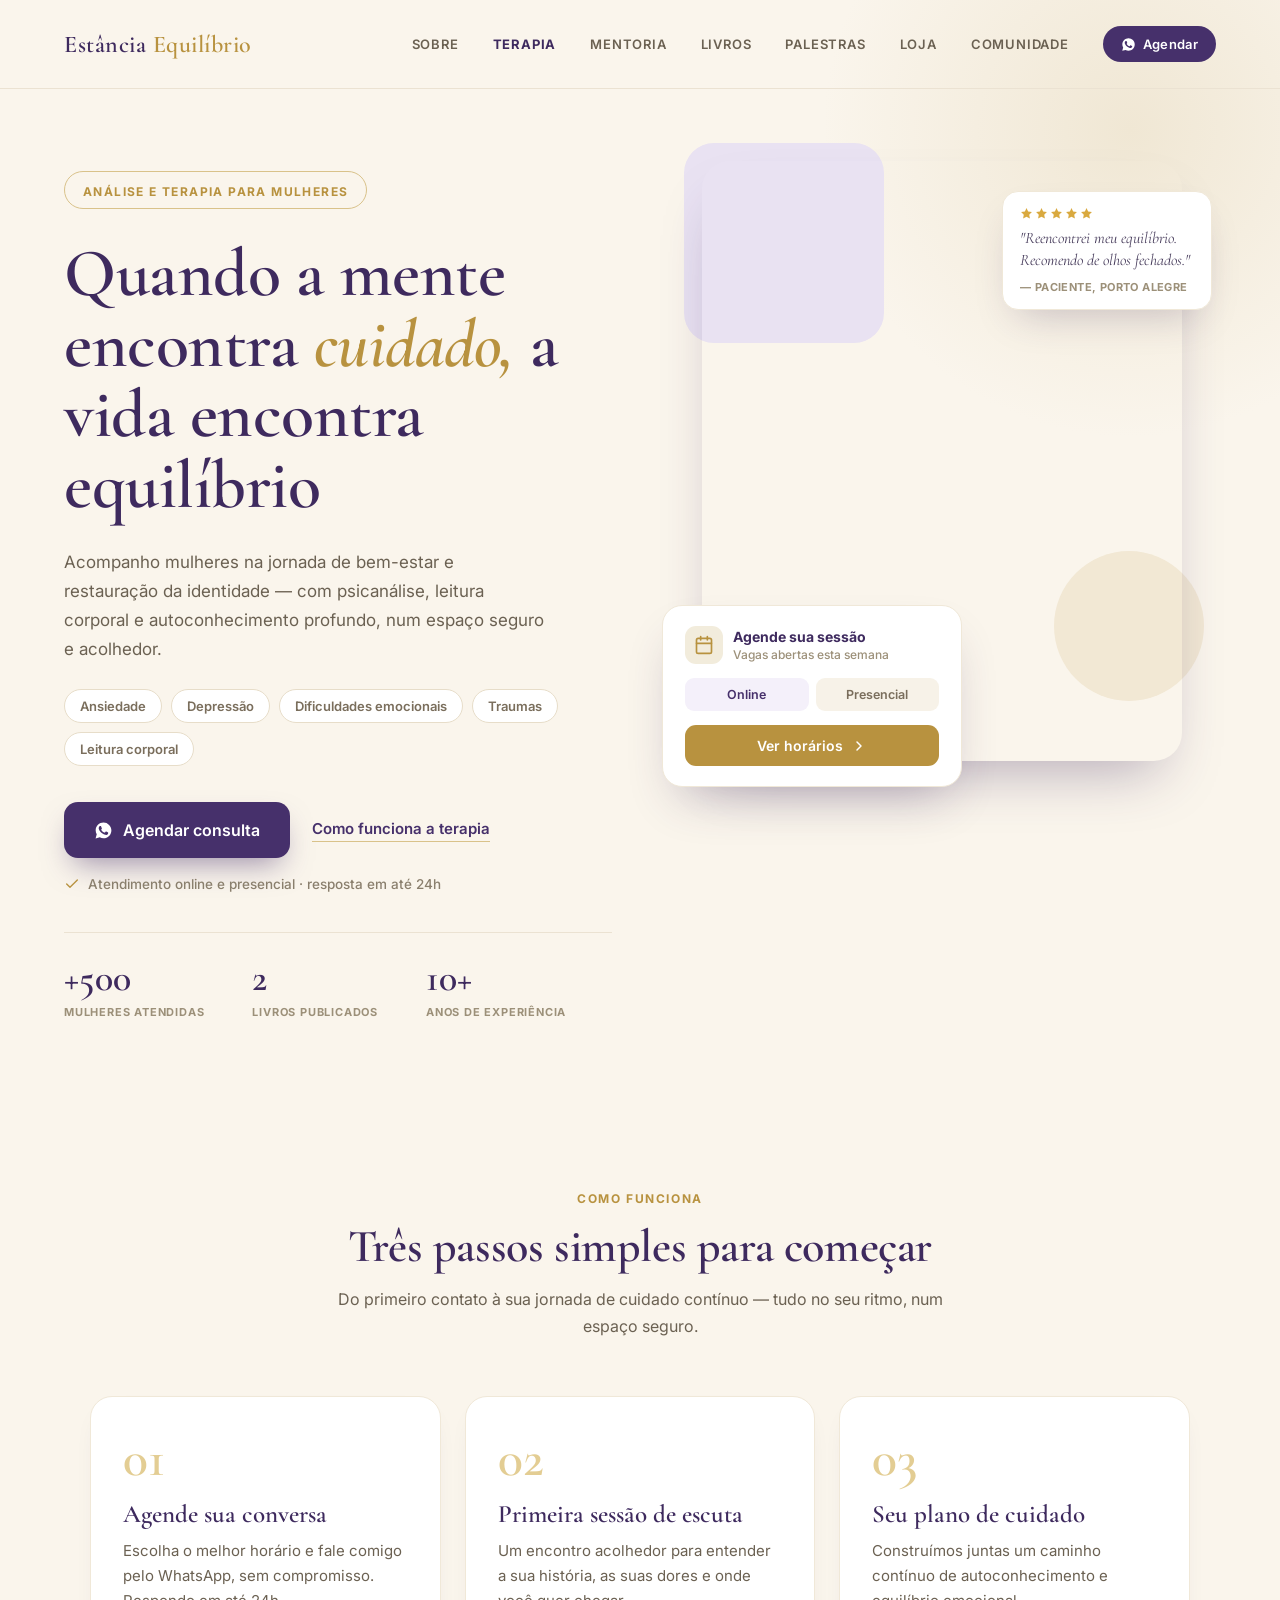
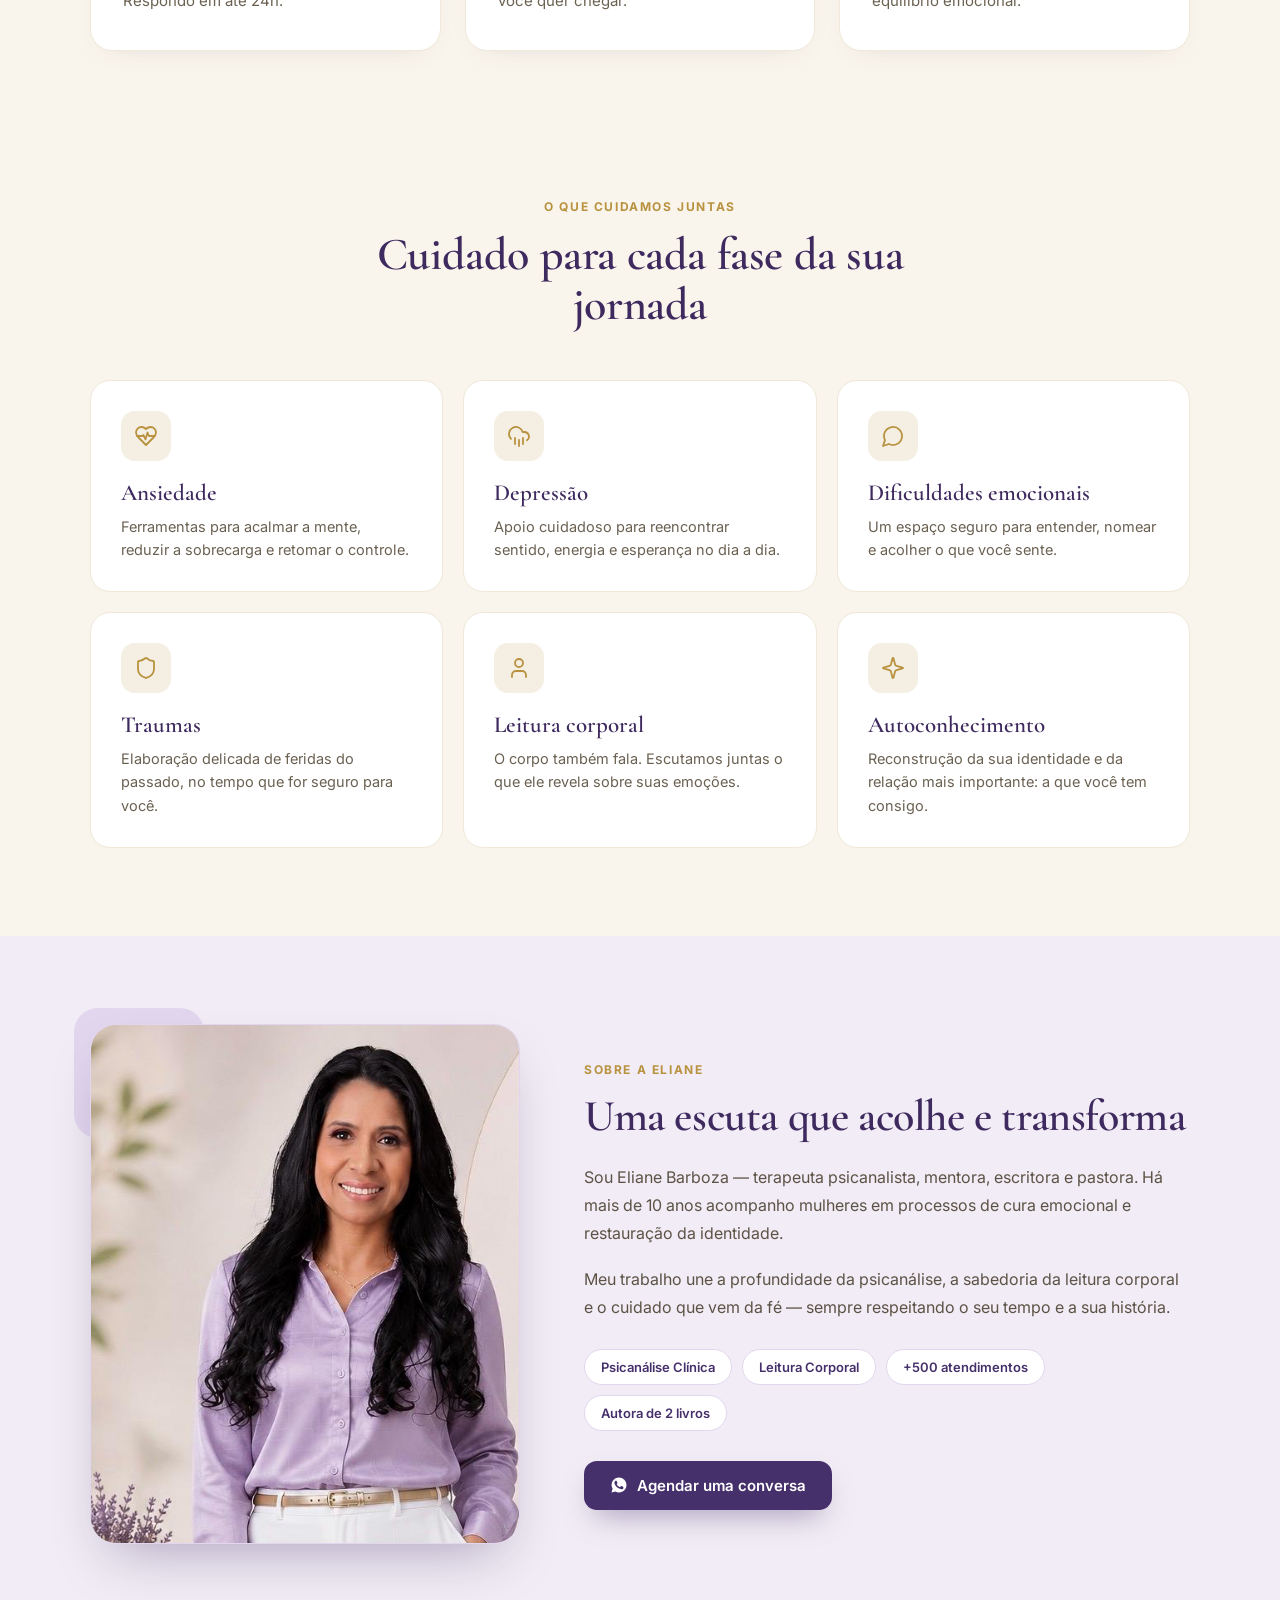
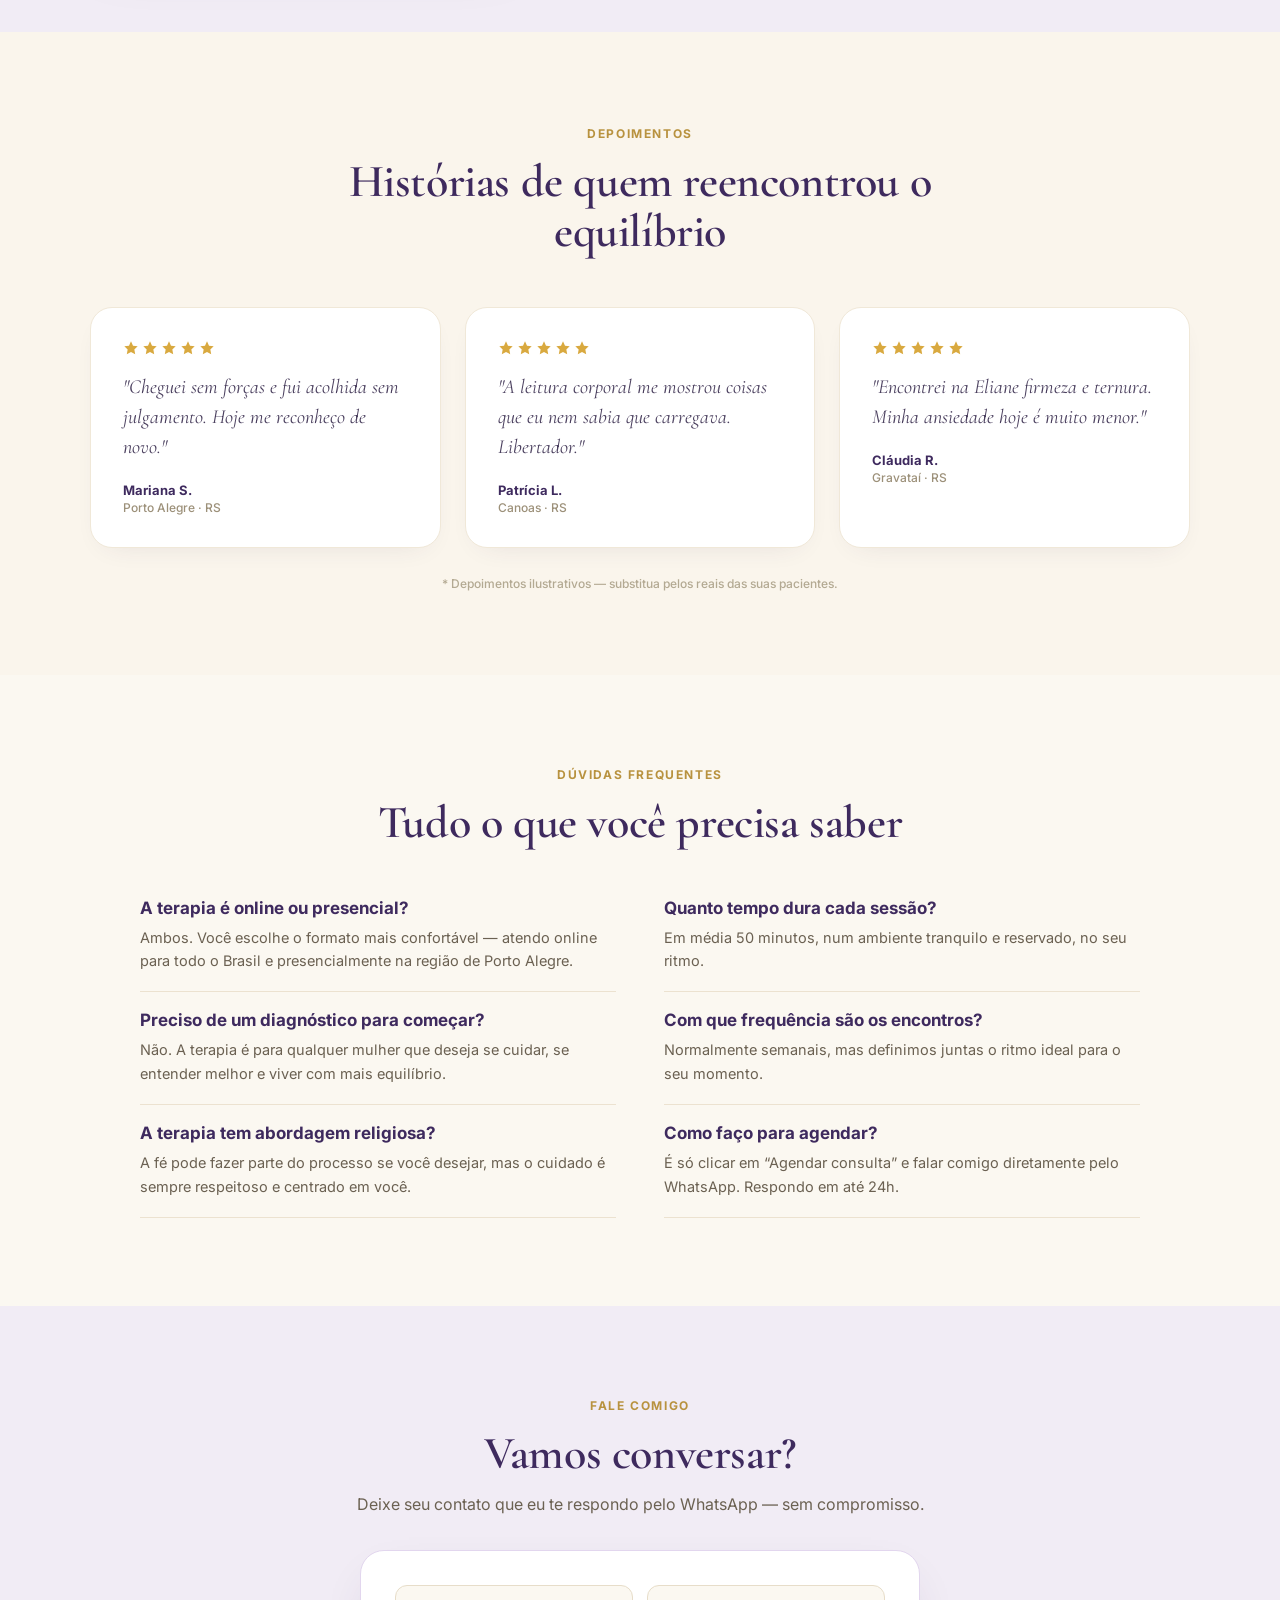
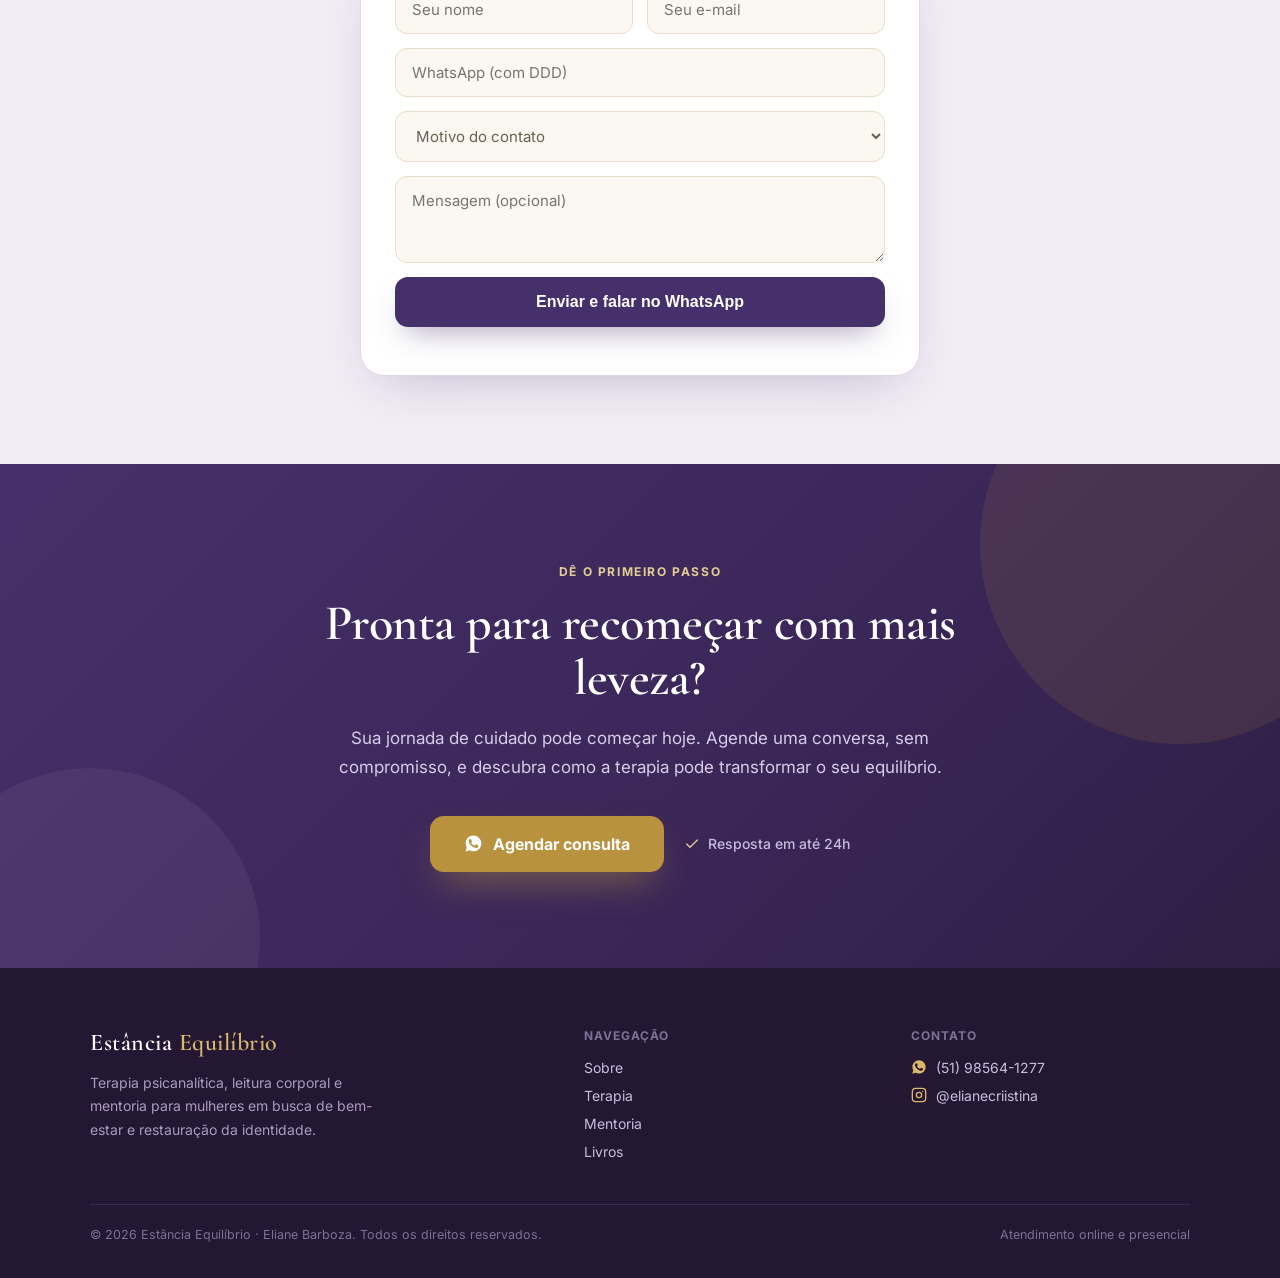
==== index.html @ 82e3930a "config(design-novo): notificacao de lead -> elianecrisbarboza@gmail.com" ====
<!DOCTYPE html>
<html><head><link rel="preconnect" href="https://fonts.googleapis.com"><link rel="preconnect" href="https://fonts.gstatic.com" crossorigin><link href="https://fonts.googleapis.com/css2?family=Cormorant+Garamond:ital,wght@0,400;0,500;0,600;0,700;1,400&family=Inter:wght@300;400;500;600;700;800;900&display=swap" rel="stylesheet">
<meta charset="utf-8">
<meta name="viewport" content="width=device-width, initial-scale=1">
<style id="eq-responsive">
@media (max-width:980px){
  nav{flex-wrap:wrap;gap:14px!important;padding:18px 20px!important;}
  nav>div{gap:14px!important;flex-wrap:wrap;justify-content:center;}
  [style*="grid-template-columns:1fr 1fr"]{grid-template-columns:1fr!important;gap:40px!important;}
  [style*="grid-template-columns:repeat(3,1fr)"]{grid-template-columns:1fr!important;}
  [style*="grid-template-columns:430px 1fr"]{grid-template-columns:1fr!important;gap:34px!important;}
  [style*="grid-template-columns:1.6fr 1fr 1fr"]{grid-template-columns:1fr!important;gap:28px!important;}
  section,[style*="padding:96px 64px"],[style*="padding:64px 64px"],[style*="padding:90px 64px"],[style*="padding:88px 64px"],footer{padding-left:22px!important;padding-right:22px!important;}
  [style*="padding:64px 64px 72px"]{padding:32px 22px 48px!important;}
  [style*="font-size:68px"]{font-size:38px!important;}
  [style*="font-size:50px"],[style*="font-size:46px"],[style*="font-size:44px"]{font-size:30px!important;}
  [style*="width:480px"]{width:100%!important;max-width:480px;margin:0 auto;}
  video[src*="hero-video"]{width:100%!important;height:auto!important;aspect-ratio:4/5;}
  img[src*="hero.jpg"]{width:100%!important;height:auto!important;}
  /* hero no celular: foto/video primeiro */
  [style*="align-items:flex-start;padding-top:8px"]{order:-1!important;margin-bottom:38px!important;}
  /* baloes visiveis SOBRE a foto, dentro da tela */
  [style*="bottom:-26px;left:-40px"]{left:10px!important;right:10px!important;width:auto!important;bottom:-14px!important;}
  [style*="top:30px;right:-30px"]{right:8px!important;top:10px!important;width:150px!important;}
  [style*="gap:48px;border-top"]{gap:24px!important;flex-wrap:wrap;}
}
</style>
</head>
<body>

<helmet>
<link rel="preconnect" href="https://fonts.googleapis.com">
<link rel="preconnect" href="https://fonts.gstatic.com" crossorigin="">
<style>/* cyrillic-ext */

/* cyrillic */

/* vietnamese */

/* latin-ext */

/* latin */

/* cyrillic-ext */

/* cyrillic */

/* vietnamese */

/* latin-ext */

/* latin */

/* cyrillic-ext */

/* cyrillic */

/* vietnamese */

/* latin-ext */

/* latin */

/* cyrillic-ext */

/* cyrillic */

/* vietnamese */

/* latin-ext */

/* latin */

/* cyrillic-ext */

/* cyrillic */

/* greek-ext */

/* greek */

/* vietnamese */

/* latin-ext */

/* latin */

/* cyrillic-ext */

/* cyrillic */

/* greek-ext */

/* greek */

/* vietnamese */

/* latin-ext */

/* latin */

/* cyrillic-ext */

/* cyrillic */

/* greek-ext */

/* greek */

/* vietnamese */

/* latin-ext */

/* latin */

/* cyrillic-ext */

/* cyrillic */

/* greek-ext */

/* greek */

/* vietnamese */

/* latin-ext */

/* latin */

</style>
<style>
  * { box-sizing: border-box; }
  body { margin: 0; }
  @keyframes eqFadeUp { from { opacity: 0; transform: translateY(26px); } to { opacity: 1; transform: translateY(0); } }
  @keyframes eqFadeIn { from { opacity: 0; } to { opacity: 1; } }
  @keyframes eqFloat { 0%,100% { transform: translateY(0); } 50% { transform: translateY(-12px); } }
  @keyframes eqFloatSlow { 0%,100% { transform: translateY(0); } 50% { transform: translateY(9px); } }
  @keyframes eqDrift { 0%,100% { transform: translate(0,0); } 50% { transform: translate(14px,-18px); } }
  @keyframes eqDriftB { 0%,100% { transform: translate(0,0); } 50% { transform: translate(-12px,14px); } }
  .eq-anim { opacity: 0; animation: eqFadeUp 0.9s cubic-bezier(.2,.7,.3,1) forwards; }
</style>
</helmet>



<div style="width:100%;max-width:1280px;margin:0 auto;background:#FAF5EC;font-family:Inter,system-ui,sans-serif;position:relative;overflow:hidden;">

  <!-- soft decorative wash -->
  <div style="position:absolute;top:-180px;right:-160px;width:620px;height:620px;border-radius:50%;background:radial-gradient(circle,#F0E7D4 0%,rgba(240,231,212,0) 70%);pointer-events:none;"></div>

  <!-- nav -->
  <nav style="position:relative;display:flex;align-items:center;justify-content:space-between;padding:26px 64px;border-bottom:1px solid #EBE2D2;">
    <span style="font-family:'Cormorant Garamond',serif;font-size:24px;font-weight:600;color:#3E2A5E;letter-spacing:0.5px;">Estância <span style="color:#B8923F;">Equilíbrio</span></span>
    <div style="display:flex;align-items:center;gap:34px;">
      <a href="#sobre" style="font-size:13px;font-weight:600;letter-spacing:0.8px;color:#6B6152;text-decoration:none;">SOBRE</a>
      <a href="#servicos" style="font-size:13px;font-weight:700;letter-spacing:0.8px;color:#3E2A5E;text-decoration:none;">TERAPIA</a>
      <a href="/mentoria.html" style="font-size:13px;font-weight:600;letter-spacing:0.8px;color:#6B6152;text-decoration:none;">MENTORIA</a>
      <a href="/livros.html" style="font-size:13px;font-weight:600;letter-spacing:0.8px;color:#6B6152;text-decoration:none;">LIVROS</a>
      <a href="#contato" style="font-size:13px;font-weight:600;letter-spacing:0.8px;color:#6B6152;text-decoration:none;">PALESTRAS</a>
      <a href="/loja.html" style="font-size:13px;font-weight:600;letter-spacing:0.8px;color:#6B6152;text-decoration:none;">LOJA</a>
      <a href="#contato" style="font-size:13px;font-weight:600;letter-spacing:0.8px;color:#6B6152;text-decoration:none;">COMUNIDADE</a>
      <a href="https://wa.me/5551985641277?text=Ol%C3%A1!%20Gostaria%20de%20agendar%20uma%20conversa%20de%20terapia." style="display:flex;align-items:center;gap:7px;background:#46306B;color:#fff;font-size:13px;font-weight:600;letter-spacing:0.3px;padding:10px 18px;border-radius:999px;text-decoration:none;">
        <svg width="15" height="15" viewBox="0 0 24 24" fill="currentColor"><path d="M12.04 2C6.58 2 2.13 6.45 2.13 11.91c0 1.75.46 3.45 1.32 4.95L2 22l5.25-1.38a9.9 9.9 0 0 0 4.79 1.22h.01c5.46 0 9.91-4.45 9.91-9.91 0-2.65-1.03-5.14-2.9-7.01A9.82 9.82 0 0 0 12.04 2Zm5.8 14.18c-.25.7-1.44 1.33-1.99 1.38-.51.05-1.16.07-1.87-.12-.43-.13-.99-.31-1.7-.62-2.99-1.29-4.94-4.3-5.09-4.5-.15-.2-1.22-1.62-1.22-3.09 0-1.47.77-2.19 1.04-2.49.27-.3.59-.37.79-.37.2 0 .39.002.56.01.18.008.42-.07.66.5.25.59.84 2.04.91 2.19.07.15.12.32.02.52-.1.2-.15.32-.3.5-.15.18-.31.39-.44.52-.15.15-.3.31-.13.6.17.3.76 1.25 1.63 2.02 1.12.99 2.06 1.3 2.36 1.45.3.15.47.12.64-.07.17-.2.74-.86.94-1.16.2-.3.4-.25.66-.15.27.1 1.71.81 2 .96.3.15.5.22.57.34.07.12.07.7-.18 1.4Z"></path></svg>
        Agendar
      </a>
    </div>
  </nav>

  <!-- hero -->
  <div style="position:relative;display:grid;grid-template-columns:1fr 1fr;gap:56px;padding:64px 64px 72px;max-width:1440px;">

    <!-- left -->
    <div style="padding-top:18px;">
      <div style="display:inline-block;border:1px solid #D9C28A;border-radius:999px;padding:8px 18px;margin-bottom:30px;">
        <span style="font-size:12px;font-weight:700;letter-spacing:1.4px;color:#B8923F;">ANÁLISE E TERAPIA PARA MULHERES</span>
      </div>

      <h1 style="font-family:'Cormorant Garamond',serif;font-size:68px;line-height:1.04;font-weight:600;color:#3E2A5E;margin:0 0 26px;letter-spacing:-0.5px;">
        Quando a mente encontra <span style="font-style:italic;color:#B8923F;">cuidado,</span> a vida encontra equilíbrio
      </h1>

      <p style="font-size:17px;line-height:1.7;color:#6B6152;margin:0 0 26px;max-width:480px;font-weight:400;">
        Acompanho mulheres na jornada de bem-estar e restauração da identidade — com psicanálise, leitura corporal e autoconhecimento profundo, num espaço seguro e acolhedor.
      </p>

      <!-- service chips (pulled out of the image) -->
      <div style="display:flex;flex-wrap:wrap;gap:9px;margin-bottom:36px;max-width:500px;">
        <span style="font-size:13px;font-weight:600;color:#7A6E5C;background:#fff;border:1px solid #E7DDC9;border-radius:999px;padding:8px 15px;">Ansiedade</span>
        <span style="font-size:13px;font-weight:600;color:#7A6E5C;background:#fff;border:1px solid #E7DDC9;border-radius:999px;padding:8px 15px;">Depressão</span>
        <span style="font-size:13px;font-weight:600;color:#7A6E5C;background:#fff;border:1px solid #E7DDC9;border-radius:999px;padding:8px 15px;">Dificuldades emocionais</span>
        <span style="font-size:13px;font-weight:600;color:#7A6E5C;background:#fff;border:1px solid #E7DDC9;border-radius:999px;padding:8px 15px;">Traumas</span>
        <span style="font-size:13px;font-weight:600;color:#7A6E5C;background:#fff;border:1px solid #E7DDC9;border-radius:999px;padding:8px 15px;">Leitura corporal</span>
      </div>

      <!-- CTA -->
      <div style="display:flex;align-items:center;gap:22px;margin-bottom:18px;">
        <a href="https://wa.me/5551985641277?text=Ol%C3%A1!%20Gostaria%20de%20agendar%20uma%20conversa%20de%20terapia." style="display:flex;align-items:center;gap:10px;background:#46306B;color:#fff;font-size:16px;font-weight:600;padding:18px 30px;border-radius:14px;text-decoration:none;box-shadow:0 14px 30px -10px rgba(70,48,107,0.55);">
          <svg width="19" height="19" viewBox="0 0 24 24" fill="currentColor"><path d="M12.04 2C6.58 2 2.13 6.45 2.13 11.91c0 1.75.46 3.45 1.32 4.95L2 22l5.25-1.38a9.9 9.9 0 0 0 4.79 1.22h.01c5.46 0 9.91-4.45 9.91-9.91 0-2.65-1.03-5.14-2.9-7.01A9.82 9.82 0 0 0 12.04 2Zm5.8 14.18c-.25.7-1.44 1.33-1.99 1.38-.51.05-1.16.07-1.87-.12-.43-.13-.99-.31-1.7-.62-2.99-1.29-4.94-4.3-5.09-4.5-.15-.2-1.22-1.62-1.22-3.09 0-1.47.77-2.19 1.04-2.49.27-.3.59-.37.79-.37.2 0 .39.002.56.01.18.008.42-.07.66.5.25.59.84 2.04.91 2.19.07.15.12.32.02.52-.1.2-.15.32-.3.5-.15.18-.31.39-.44.52-.15.15-.3.31-.13.6.17.3.76 1.25 1.63 2.02 1.12.99 2.06 1.3 2.36 1.45.3.15.47.12.64-.07.17-.2.74-.86.94-1.16.2-.3.4-.25.66-.15.27.1 1.71.81 2 .96.3.15.5.22.57.34.07.12.07.7-.18 1.4Z"></path></svg>
          Agendar consulta
        </a>
        <a href="#como-funciona" style="font-size:15px;font-weight:600;color:#46306B;text-decoration:none;border-bottom:1.5px solid #D9C28A;padding-bottom:3px;">Como funciona a terapia</a>
      </div>
      <p style="display:flex;align-items:center;gap:8px;font-size:13.5px;color:#8A7F6D;font-weight:500;margin:0 0 40px;">
        <svg width="16" height="16" viewBox="0 0 24 24" fill="none" stroke="#B8923F" stroke-width="2" stroke-linecap="round" stroke-linejoin="round"><path d="M20 6 9 17l-5-5"></path></svg>
        Atendimento online e presencial · resposta em até 24h
      </p>

      <!-- stats -->
      <div style="display:flex;gap:48px;border-top:1px solid #EBE2D2;padding-top:26px;">
        <div>
          <p style="font-family:'Cormorant Garamond',serif;font-size:38px;font-weight:600;color:#3E2A5E;margin:0;line-height:1;">+500</p>
          <p style="font-size:11px;font-weight:700;letter-spacing:0.8px;color:#9C9079;margin:8px 0 0;">MULHERES ATENDIDAS</p>
        </div>
        <div>
          <p style="font-family:'Cormorant Garamond',serif;font-size:38px;font-weight:600;color:#3E2A5E;margin:0;line-height:1;">2</p>
          <p style="font-size:11px;font-weight:700;letter-spacing:0.8px;color:#9C9079;margin:8px 0 0;">LIVROS PUBLICADOS</p>
        </div>
        <div>
          <p style="font-family:'Cormorant Garamond',serif;font-size:38px;font-weight:600;color:#3E2A5E;margin:0;line-height:1;">10+</p>
          <p style="font-size:11px;font-weight:700;letter-spacing:0.8px;color:#9C9079;margin:8px 0 0;">ANOS DE EXPERIÊNCIA</p>
        </div>
      </div>
    </div>

    <!-- right: clean portrait + booking card -->
    <div style="position:relative;display:flex;justify-content:center;align-items:flex-start;padding-top:8px;">
      <div style="position:relative;width:480px;">
        <!-- lavender accent behind -->
        <div style="position:absolute;-top:18px;top:-18px;left:-18px;width:200px;height:200px;border-radius:30px;background:#E9E2F2;z-index:0;animation:eqDrift 11s ease-in-out infinite;"></div>
        <div style="position:absolute;bottom:60px;right:-22px;width:150px;height:150px;border-radius:50%;background:#F2E8D4;z-index:0;animation:eqDriftB 13s ease-in-out infinite;"></div>

        <video src="assets/hero-video.mp4" autoplay="" loop="" muted="" playsinline="" style="position:relative;z-index:1;width:480px;height:600px;border-radius:28px;object-fit:cover;box-shadow:0 30px 60px -24px rgba(62,42,94,0.4);display:block;"></video>

        <!-- floating booking card -->
        <div style="position:absolute;z-index:2;bottom:-26px;left:-40px;width:300px;background:#fff;border-radius:20px;padding:20px 22px;box-shadow:0 24px 50px -18px rgba(62,42,94,0.32);border:1px solid #F0E8D8;animation:eqFloat 5.5s ease-in-out infinite;">
          <div style="display:flex;align-items:center;gap:10px;margin-bottom:14px;">
            <div style="width:38px;height:38px;border-radius:11px;background:#F2ECDC;display:flex;align-items:center;justify-content:center;color:#B8923F;">
              <svg width="20" height="20" viewBox="0 0 24 24" fill="none" stroke="currentColor" stroke-width="2" stroke-linecap="round" stroke-linejoin="round"><path d="M8 2v4"></path><path d="M16 2v4"></path><rect width="18" height="18" x="3" y="4" rx="2"></rect><path d="M3 10h18"></path></svg>
            </div>
            <div>
              <p style="font-size:14px;font-weight:700;color:#3E2A5E;margin:0;">Agende sua sessão</p>
              <p style="font-size:12px;color:#9C9079;margin:2px 0 0;font-weight:500;">Vagas abertas esta semana</p>
            </div>
          </div>
          <div style="display:flex;gap:7px;margin-bottom:14px;">
            <span style="flex:1;text-align:center;font-size:12.5px;font-weight:600;color:#46306B;background:#F4F0FA;border-radius:9px;padding:9px 0;">Online</span>
            <span style="flex:1;text-align:center;font-size:12.5px;font-weight:600;color:#7A6E5C;background:#F7F2E8;border-radius:9px;padding:9px 0;">Presencial</span>
          </div>
          <a href="https://wa.me/5551985641277?text=Ol%C3%A1!%20Gostaria%20de%20agendar%20uma%20conversa%20de%20terapia." style="display:flex;align-items:center;justify-content:center;gap:8px;background:#B8923F;color:#fff;font-size:14px;font-weight:600;padding:12px;border-radius:11px;text-decoration:none;">
            Ver horários
            <svg width="16" height="16" viewBox="0 0 24 24" fill="none" stroke="currentColor" stroke-width="2.2" stroke-linecap="round" stroke-linejoin="round"><path d="m9 18 6-6-6-6"></path></svg>
          </a>
        </div>

        <!-- testimonial chip -->
        <div style="position:absolute;z-index:2;top:30px;right:-30px;width:210px;background:#fff;border-radius:16px;padding:15px 17px;box-shadow:0 18px 40px -16px rgba(62,42,94,0.28);border:1px solid #F0E8D8;animation:eqFloatSlow 6.5s ease-in-out infinite;">
          <div style="display:flex;gap:2px;margin-bottom:8px;color:#D9A93F;">
            <svg width="13" height="13" viewBox="0 0 24 24" fill="currentColor"><path d="m12 2 3 6.5 7 .9-5 4.9 1.3 7L12 18l-6.3 3.3L7 14.3 2 9.4l7-.9z"></path></svg>
            <svg width="13" height="13" viewBox="0 0 24 24" fill="currentColor"><path d="m12 2 3 6.5 7 .9-5 4.9 1.3 7L12 18l-6.3 3.3L7 14.3 2 9.4l7-.9z"></path></svg>
            <svg width="13" height="13" viewBox="0 0 24 24" fill="currentColor"><path d="m12 2 3 6.5 7 .9-5 4.9 1.3 7L12 18l-6.3 3.3L7 14.3 2 9.4l7-.9z"></path></svg>
            <svg width="13" height="13" viewBox="0 0 24 24" fill="currentColor"><path d="m12 2 3 6.5 7 .9-5 4.9 1.3 7L12 18l-6.3 3.3L7 14.3 2 9.4l7-.9z"></path></svg>
            <svg width="13" height="13" viewBox="0 0 24 24" fill="currentColor"><path d="m12 2 3 6.5 7 .9-5 4.9 1.3 7L12 18l-6.3 3.3L7 14.3 2 9.4l7-.9z"></path></svg>
          </div>
          <p style="font-family:'Cormorant Garamond',serif;font-style:italic;font-size:16px;line-height:1.35;color:#4A3F5E;margin:0;">"Reencontrei meu equilíbrio. Recomendo de olhos fechados."</p>
          <p style="font-size:11px;font-weight:700;color:#9C9079;margin:9px 0 0;letter-spacing:0.4px;">— PACIENTE, PORTO ALEGRE</p>
        </div>
      </div>
    </div>

  </div>

  <!-- ===================== COMO FUNCIONA ===================== -->
  <section style="position:relative;padding:96px 64px 80px;" id="como-funciona">
    <div style="text-align:center;max-width:620px;margin:0 auto 56px;">
      <span style="font-size:12px;font-weight:700;letter-spacing:1.6px;color:#B8923F;">COMO FUNCIONA</span>
      <h2 style="font-family:'Cormorant Garamond',serif;font-size:46px;font-weight:600;color:#3E2A5E;margin:14px 0 14px;letter-spacing:-0.4px;line-height:1.1;">Três passos simples para começar</h2>
      <p style="font-size:16px;line-height:1.7;color:#6B6152;margin:0;">Do primeiro contato à sua jornada de cuidado contínuo — tudo no seu ritmo, num espaço seguro.</p>
    </div>
    <div style="display:grid;grid-template-columns:repeat(3,1fr);gap:24px;max-width:1100px;margin:0 auto;">
      <div style="background:#fff;border:1px solid #F0E8D8;border-radius:22px;padding:36px 32px;box-shadow:0 10px 30px -18px rgba(62,42,94,0.18);">
        <p style="font-family:'Cormorant Garamond',serif;font-size:52px;font-weight:600;color:#E3CD93;margin:0 0 14px;line-height:1;">01</p>
        <h3 style="font-family:'Cormorant Garamond',serif;font-size:25px;font-weight:600;color:#3E2A5E;margin:0 0 10px;">Agende sua conversa</h3>
        <p style="font-size:15px;line-height:1.65;color:#6B6152;margin:0;">Escolha o melhor horário e fale comigo pelo WhatsApp, sem compromisso. Respondo em até 24h.</p>
      </div>
      <div style="background:#fff;border:1px solid #F0E8D8;border-radius:22px;padding:36px 32px;box-shadow:0 10px 30px -18px rgba(62,42,94,0.18);">
        <p style="font-family:'Cormorant Garamond',serif;font-size:52px;font-weight:600;color:#E3CD93;margin:0 0 14px;line-height:1;">02</p>
        <h3 style="font-family:'Cormorant Garamond',serif;font-size:25px;font-weight:600;color:#3E2A5E;margin:0 0 10px;">Primeira sessão de escuta</h3>
        <p style="font-size:15px;line-height:1.65;color:#6B6152;margin:0;">Um encontro acolhedor para entender a sua história, as suas dores e onde você quer chegar.</p>
      </div>
      <div style="background:#fff;border:1px solid #F0E8D8;border-radius:22px;padding:36px 32px;box-shadow:0 10px 30px -18px rgba(62,42,94,0.18);">
        <p style="font-family:'Cormorant Garamond',serif;font-size:52px;font-weight:600;color:#E3CD93;margin:0 0 14px;line-height:1;">03</p>
        <h3 style="font-family:'Cormorant Garamond',serif;font-size:25px;font-weight:600;color:#3E2A5E;margin:0 0 10px;">Seu plano de cuidado</h3>
        <p style="font-size:15px;line-height:1.65;color:#6B6152;margin:0;">Construímos juntas um caminho contínuo de autoconhecimento e equilíbrio emocional.</p>
      </div>
    </div>
  </section>

  <!-- ===================== SERVIÇOS ===================== -->
  <section style="position:relative;padding:64px 64px 88px;" id="servicos">
    <div style="text-align:center;max-width:620px;margin:0 auto 50px;">
      <span style="font-size:12px;font-weight:700;letter-spacing:1.6px;color:#B8923F;">O QUE CUIDAMOS JUNTAS</span>
      <h2 style="font-family:'Cormorant Garamond',serif;font-size:46px;font-weight:600;color:#3E2A5E;margin:14px 0 0;letter-spacing:-0.4px;line-height:1.1;">Cuidado para cada fase da sua jornada</h2>
    </div>
    <div style="display:grid;grid-template-columns:repeat(3,1fr);gap:20px;max-width:1100px;margin:0 auto;">
      <div style="background:#fff;border:1px solid #F0E8D8;border-radius:20px;padding:30px;">
        <div style="width:50px;height:50px;border-radius:14px;background:#F4EFE2;display:flex;align-items:center;justify-content:center;color:#B8923F;margin-bottom:18px;">
          <svg width="24" height="24" viewBox="0 0 24 24" fill="none" stroke="currentColor" stroke-width="1.8" stroke-linecap="round" stroke-linejoin="round"><path d="M19 14c1.49-1.46 3-3.21 3-5.5A5.5 5.5 0 0 0 16.5 3c-1.76 0-3 .5-4.5 2-1.5-1.5-2.74-2-4.5-2A5.5 5.5 0 0 0 2 8.5c0 2.29 1.51 4.04 3 5.5l7 7Z"></path><path d="M3.2 12H9l.5-1 2 4.5 2-7 1.5 3.5h5.3"></path></svg>
        </div>
        <h3 style="font-family:'Cormorant Garamond',serif;font-size:23px;font-weight:600;color:#3E2A5E;margin:0 0 8px;">Ansiedade</h3>
        <p style="font-size:14.5px;line-height:1.6;color:#6B6152;margin:0;">Ferramentas para acalmar a mente, reduzir a sobrecarga e retomar o controle.</p>
      </div>
      <div style="background:#fff;border:1px solid #F0E8D8;border-radius:20px;padding:30px;">
        <div style="width:50px;height:50px;border-radius:14px;background:#F4EFE2;display:flex;align-items:center;justify-content:center;color:#B8923F;margin-bottom:18px;">
          <svg width="24" height="24" viewBox="0 0 24 24" fill="none" stroke="currentColor" stroke-width="1.8" stroke-linecap="round" stroke-linejoin="round"><path d="M4 14.899A7 7 0 1 1 15.71 8h1.79a4.5 4.5 0 0 1 2.5 8.242"></path><path d="M16 14v6"></path><path d="M8 14v6"></path><path d="M12 16v6"></path></svg>
        </div>
        <h3 style="font-family:'Cormorant Garamond',serif;font-size:23px;font-weight:600;color:#3E2A5E;margin:0 0 8px;">Depressão</h3>
        <p style="font-size:14.5px;line-height:1.6;color:#6B6152;margin:0;">Apoio cuidadoso para reencontrar sentido, energia e esperança no dia a dia.</p>
      </div>
      <div style="background:#fff;border:1px solid #F0E8D8;border-radius:20px;padding:30px;">
        <div style="width:50px;height:50px;border-radius:14px;background:#F4EFE2;display:flex;align-items:center;justify-content:center;color:#B8923F;margin-bottom:18px;">
          <svg width="24" height="24" viewBox="0 0 24 24" fill="none" stroke="currentColor" stroke-width="1.8" stroke-linecap="round" stroke-linejoin="round"><path d="M7.9 20A9 9 0 1 0 4 16.1L2 22Z"></path></svg>
        </div>
        <h3 style="font-family:'Cormorant Garamond',serif;font-size:23px;font-weight:600;color:#3E2A5E;margin:0 0 8px;">Dificuldades emocionais</h3>
        <p style="font-size:14.5px;line-height:1.6;color:#6B6152;margin:0;">Um espaço seguro para entender, nomear e acolher o que você sente.</p>
      </div>
      <div style="background:#fff;border:1px solid #F0E8D8;border-radius:20px;padding:30px;">
        <div style="width:50px;height:50px;border-radius:14px;background:#F4EFE2;display:flex;align-items:center;justify-content:center;color:#B8923F;margin-bottom:18px;">
          <svg width="24" height="24" viewBox="0 0 24 24" fill="none" stroke="currentColor" stroke-width="1.8" stroke-linecap="round" stroke-linejoin="round"><path d="M20 13c0 5-3.5 7.5-7.66 8.95a1 1 0 0 1-.67-.01C7.5 20.5 4 18 4 13V6a1 1 0 0 1 1-1c2 0 4.5-1.2 6.24-2.72a1.17 1.17 0 0 1 1.52 0C14.51 3.81 17 5 19 5a1 1 0 0 1 1 1Z"></path></svg>
        </div>
        <h3 style="font-family:'Cormorant Garamond',serif;font-size:23px;font-weight:600;color:#3E2A5E;margin:0 0 8px;">Traumas</h3>
        <p style="font-size:14.5px;line-height:1.6;color:#6B6152;margin:0;">Elaboração delicada de feridas do passado, no tempo que for seguro para você.</p>
      </div>
      <div style="background:#fff;border:1px solid #F0E8D8;border-radius:20px;padding:30px;">
        <div style="width:50px;height:50px;border-radius:14px;background:#F4EFE2;display:flex;align-items:center;justify-content:center;color:#B8923F;margin-bottom:18px;">
          <svg width="24" height="24" viewBox="0 0 24 24" fill="none" stroke="currentColor" stroke-width="1.8" stroke-linecap="round" stroke-linejoin="round"><path d="M19 21v-2a4 4 0 0 0-4-4H9a4 4 0 0 0-4 4v2"></path><circle cx="12" cy="7" r="4"></circle></svg>
        </div>
        <h3 style="font-family:'Cormorant Garamond',serif;font-size:23px;font-weight:600;color:#3E2A5E;margin:0 0 8px;">Leitura corporal</h3>
        <p style="font-size:14.5px;line-height:1.6;color:#6B6152;margin:0;">O corpo também fala. Escutamos juntas o que ele revela sobre suas emoções.</p>
      </div>
      <div style="background:#fff;border:1px solid #F0E8D8;border-radius:20px;padding:30px;">
        <div style="width:50px;height:50px;border-radius:14px;background:#F4EFE2;display:flex;align-items:center;justify-content:center;color:#B8923F;margin-bottom:18px;">
          <svg width="24" height="24" viewBox="0 0 24 24" fill="none" stroke="currentColor" stroke-width="1.8" stroke-linecap="round" stroke-linejoin="round"><path d="M9.937 15.5A2 2 0 0 0 8.5 14.063l-6.135-1.582a.5.5 0 0 1 0-.962L8.5 9.936A2 2 0 0 0 9.937 8.5l1.582-6.135a.5.5 0 0 1 .963 0L14.063 8.5A2 2 0 0 0 15.5 9.937l6.135 1.581a.5.5 0 0 1 0 .964L15.5 14.063a2 2 0 0 0-1.437 1.437l-1.582 6.135a.5.5 0 0 1-.963 0z"></path></svg>
        </div>
        <h3 style="font-family:'Cormorant Garamond',serif;font-size:23px;font-weight:600;color:#3E2A5E;margin:0 0 8px;">Autoconhecimento</h3>
        <p style="font-size:14.5px;line-height:1.6;color:#6B6152;margin:0;">Reconstrução da sua identidade e da relação mais importante: a que você tem consigo.</p>
      </div>
    </div>
  </section>

  <!-- ===================== SOBRE ===================== -->
  <section style="position:relative;background:#F1ECF5;padding:88px 64px;" id="sobre">
    <div style="display:grid;grid-template-columns:430px 1fr;gap:64px;max-width:1100px;margin:0 auto;align-items:center;">
      <div style="position:relative;">
        <div style="position:absolute;top:-16px;left:-16px;width:130px;height:130px;border-radius:24px;background:#E2D6EE;z-index:0;"></div>
        <img src="assets/hero.jpg" alt="Eliane Barboza" style="position:relative;z-index:1;width:430px;height:520px;border-radius:26px;object-fit:cover;object-position:50% 12%;box-shadow:0 26px 56px -22px rgba(62,42,94,0.4);display:block;border:1px solid #E2D6EE;">

      </div>
      <div>
        <span style="font-size:12px;font-weight:700;letter-spacing:1.6px;color:#B8923F;">SOBRE A ELIANE</span>
        <h2 style="font-family:'Cormorant Garamond',serif;font-size:44px;font-weight:600;color:#3E2A5E;margin:14px 0 22px;letter-spacing:-0.4px;line-height:1.12;">Uma escuta que acolhe e transforma</h2>
        <p style="font-size:16px;line-height:1.75;color:#5C5346;margin:0 0 18px;">Sou Eliane Barboza — terapeuta psicanalista, mentora, escritora e pastora. Há mais de 10 anos acompanho mulheres em processos de cura emocional e restauração da identidade.</p>
        <p style="font-size:16px;line-height:1.75;color:#5C5346;margin:0 0 28px;">Meu trabalho une a profundidade da psicanálise, a sabedoria da leitura corporal e o cuidado que vem da fé — sempre respeitando o seu tempo e a sua história.</p>
        <div style="display:flex;flex-wrap:wrap;gap:10px;margin-bottom:30px;">
          <span style="font-size:13px;font-weight:600;color:#46306B;background:#fff;border:1px solid #E2D6EE;border-radius:999px;padding:9px 16px;">Psicanálise Clínica</span>
          <span style="font-size:13px;font-weight:600;color:#46306B;background:#fff;border:1px solid #E2D6EE;border-radius:999px;padding:9px 16px;">Leitura Corporal</span>
          <span style="font-size:13px;font-weight:600;color:#46306B;background:#fff;border:1px solid #E2D6EE;border-radius:999px;padding:9px 16px;">+500 atendimentos</span>
          <span style="font-size:13px;font-weight:600;color:#46306B;background:#fff;border:1px solid #E2D6EE;border-radius:999px;padding:9px 16px;">Autora de 2 livros</span>
        </div>
        <a href="https://wa.me/5551985641277?text=Ol%C3%A1!%20Gostaria%20de%20agendar%20uma%20conversa%20de%20terapia." style="display:inline-flex;align-items:center;gap:9px;background:#46306B;color:#fff;font-size:15px;font-weight:600;padding:15px 26px;border-radius:13px;text-decoration:none;box-shadow:0 14px 30px -12px rgba(70,48,107,0.5);">
          <svg width="18" height="18" viewBox="0 0 24 24" fill="currentColor"><path d="M12.04 2C6.58 2 2.13 6.45 2.13 11.91c0 1.75.46 3.45 1.32 4.95L2 22l5.25-1.38a9.9 9.9 0 0 0 4.79 1.22h.01c5.46 0 9.91-4.45 9.91-9.91 0-2.65-1.03-5.14-2.9-7.01A9.82 9.82 0 0 0 12.04 2Zm5.8 14.18c-.25.7-1.44 1.33-1.99 1.38-.51.05-1.16.07-1.87-.12-.43-.13-.99-.31-1.7-.62-2.99-1.29-4.94-4.3-5.09-4.5-.15-.2-1.22-1.62-1.22-3.09 0-1.47.77-2.19 1.04-2.49.27-.3.59-.37.79-.37.2 0 .39.002.56.01.18.008.42-.07.66.5.25.59.84 2.04.91 2.19.07.15.12.32.02.52-.1.2-.15.32-.3.5-.15.18-.31.39-.44.52-.15.15-.3.31-.13.6.17.3.76 1.25 1.63 2.02 1.12.99 2.06 1.3 2.36 1.45.3.15.47.12.64-.07.17-.2.74-.86.94-1.16.2-.3.4-.25.66-.15.27.1 1.71.81 2 .96.3.15.5.22.57.34.07.12.07.7-.18 1.4Z"></path></svg>
          Agendar uma conversa
        </a>
      </div>
    </div>
  </section>

  <!-- ===================== DEPOIMENTOS ===================== -->
  <section style="position:relative;padding:90px 64px 84px;" id="depoimentos">
    <div style="text-align:center;max-width:620px;margin:0 auto 50px;">
      <span style="font-size:12px;font-weight:700;letter-spacing:1.6px;color:#B8923F;">DEPOIMENTOS</span>
      <h2 style="font-family:'Cormorant Garamond',serif;font-size:46px;font-weight:600;color:#3E2A5E;margin:14px 0 0;letter-spacing:-0.4px;line-height:1.1;">Histórias de quem reencontrou o equilíbrio</h2>
    </div>
    <div style="display:grid;grid-template-columns:repeat(3,1fr);gap:24px;max-width:1100px;margin:0 auto;">
      <div style="background:#fff;border:1px solid #F0E8D8;border-radius:22px;padding:32px;box-shadow:0 10px 30px -18px rgba(62,42,94,0.16);">
        <div style="display:flex;gap:3px;margin-bottom:16px;color:#D9A93F;">
          <svg width="16" height="16" viewBox="0 0 24 24" fill="currentColor"><path d="m12 2 3 6.5 7 .9-5 4.9 1.3 7L12 18l-6.3 3.3L7 14.3 2 9.4l7-.9z"></path></svg><svg width="16" height="16" viewBox="0 0 24 24" fill="currentColor"><path d="m12 2 3 6.5 7 .9-5 4.9 1.3 7L12 18l-6.3 3.3L7 14.3 2 9.4l7-.9z"></path></svg><svg width="16" height="16" viewBox="0 0 24 24" fill="currentColor"><path d="m12 2 3 6.5 7 .9-5 4.9 1.3 7L12 18l-6.3 3.3L7 14.3 2 9.4l7-.9z"></path></svg><svg width="16" height="16" viewBox="0 0 24 24" fill="currentColor"><path d="m12 2 3 6.5 7 .9-5 4.9 1.3 7L12 18l-6.3 3.3L7 14.3 2 9.4l7-.9z"></path></svg><svg width="16" height="16" viewBox="0 0 24 24" fill="currentColor"><path d="m12 2 3 6.5 7 .9-5 4.9 1.3 7L12 18l-6.3 3.3L7 14.3 2 9.4l7-.9z"></path></svg>
        </div>
        <p style="font-family:'Cormorant Garamond',serif;font-style:italic;font-size:20px;line-height:1.5;color:#4A3F5E;margin:0 0 20px;">"Cheguei sem forças e fui acolhida sem julgamento. Hoje me reconheço de novo."</p>
        <p style="font-size:13px;font-weight:700;color:#3E2A5E;margin:0;">Mariana S.</p>
        <p style="font-size:12px;color:#9C9079;margin:2px 0 0;font-weight:500;">Porto Alegre · RS</p>
      </div>
      <div style="background:#fff;border:1px solid #F0E8D8;border-radius:22px;padding:32px;box-shadow:0 10px 30px -18px rgba(62,42,94,0.16);">
        <div style="display:flex;gap:3px;margin-bottom:16px;color:#D9A93F;">
          <svg width="16" height="16" viewBox="0 0 24 24" fill="currentColor"><path d="m12 2 3 6.5 7 .9-5 4.9 1.3 7L12 18l-6.3 3.3L7 14.3 2 9.4l7-.9z"></path></svg><svg width="16" height="16" viewBox="0 0 24 24" fill="currentColor"><path d="m12 2 3 6.5 7 .9-5 4.9 1.3 7L12 18l-6.3 3.3L7 14.3 2 9.4l7-.9z"></path></svg><svg width="16" height="16" viewBox="0 0 24 24" fill="currentColor"><path d="m12 2 3 6.5 7 .9-5 4.9 1.3 7L12 18l-6.3 3.3L7 14.3 2 9.4l7-.9z"></path></svg><svg width="16" height="16" viewBox="0 0 24 24" fill="currentColor"><path d="m12 2 3 6.5 7 .9-5 4.9 1.3 7L12 18l-6.3 3.3L7 14.3 2 9.4l7-.9z"></path></svg><svg width="16" height="16" viewBox="0 0 24 24" fill="currentColor"><path d="m12 2 3 6.5 7 .9-5 4.9 1.3 7L12 18l-6.3 3.3L7 14.3 2 9.4l7-.9z"></path></svg>
        </div>
        <p style="font-family:'Cormorant Garamond',serif;font-style:italic;font-size:20px;line-height:1.5;color:#4A3F5E;margin:0 0 20px;">"A leitura corporal me mostrou coisas que eu nem sabia que carregava. Libertador."</p>
        <p style="font-size:13px;font-weight:700;color:#3E2A5E;margin:0;">Patrícia L.</p>
        <p style="font-size:12px;color:#9C9079;margin:2px 0 0;font-weight:500;">Canoas · RS</p>
      </div>
      <div style="background:#fff;border:1px solid #F0E8D8;border-radius:22px;padding:32px;box-shadow:0 10px 30px -18px rgba(62,42,94,0.16);">
        <div style="display:flex;gap:3px;margin-bottom:16px;color:#D9A93F;">
          <svg width="16" height="16" viewBox="0 0 24 24" fill="currentColor"><path d="m12 2 3 6.5 7 .9-5 4.9 1.3 7L12 18l-6.3 3.3L7 14.3 2 9.4l7-.9z"></path></svg><svg width="16" height="16" viewBox="0 0 24 24" fill="currentColor"><path d="m12 2 3 6.5 7 .9-5 4.9 1.3 7L12 18l-6.3 3.3L7 14.3 2 9.4l7-.9z"></path></svg><svg width="16" height="16" viewBox="0 0 24 24" fill="currentColor"><path d="m12 2 3 6.5 7 .9-5 4.9 1.3 7L12 18l-6.3 3.3L7 14.3 2 9.4l7-.9z"></path></svg><svg width="16" height="16" viewBox="0 0 24 24" fill="currentColor"><path d="m12 2 3 6.5 7 .9-5 4.9 1.3 7L12 18l-6.3 3.3L7 14.3 2 9.4l7-.9z"></path></svg><svg width="16" height="16" viewBox="0 0 24 24" fill="currentColor"><path d="m12 2 3 6.5 7 .9-5 4.9 1.3 7L12 18l-6.3 3.3L7 14.3 2 9.4l7-.9z"></path></svg>
        </div>
        <p style="font-family:'Cormorant Garamond',serif;font-style:italic;font-size:20px;line-height:1.5;color:#4A3F5E;margin:0 0 20px;">"Encontrei na Eliane firmeza e ternura. Minha ansiedade hoje é muito menor."</p>
        <p style="font-size:13px;font-weight:700;color:#3E2A5E;margin:0;">Cláudia R.</p>
        <p style="font-size:12px;color:#9C9079;margin:2px 0 0;font-weight:500;">Gravataí · RS</p>
      </div>
    </div>
    <p style="text-align:center;font-size:12px;color:#B3A992;margin:28px 0 0;font-weight:500;">* Depoimentos ilustrativos — substitua pelos reais das suas pacientes.</p>
  </section>

  <!-- ===================== FAQ ===================== -->
  <section style="position:relative;background:#FBF8F1;padding:88px 64px;" id="faq">
    <div style="text-align:center;max-width:620px;margin:0 auto 50px;">
      <span style="font-size:12px;font-weight:700;letter-spacing:1.6px;color:#B8923F;">DÚVIDAS FREQUENTES</span>
      <h2 style="font-family:'Cormorant Garamond',serif;font-size:46px;font-weight:600;color:#3E2A5E;margin:14px 0 0;letter-spacing:-0.4px;line-height:1.1;">Tudo o que você precisa saber</h2>
    </div>
    <div style="display:grid;grid-template-columns:1fr 1fr;gap:18px 48px;max-width:1000px;margin:0 auto;">
      <div style="border-bottom:1px solid #ECE2D0;padding-bottom:18px;">
        <h3 style="font-size:17px;font-weight:700;color:#3E2A5E;margin:0 0 8px;">A terapia é online ou presencial?</h3>
        <p style="font-size:14.5px;line-height:1.65;color:#6B6152;margin:0;">Ambos. Você escolhe o formato mais confortável — atendo online para todo o Brasil e presencialmente na região de Porto Alegre.</p>
      </div>
      <div style="border-bottom:1px solid #ECE2D0;padding-bottom:18px;">
        <h3 style="font-size:17px;font-weight:700;color:#3E2A5E;margin:0 0 8px;">Quanto tempo dura cada sessão?</h3>
        <p style="font-size:14.5px;line-height:1.65;color:#6B6152;margin:0;">Em média 50 minutos, num ambiente tranquilo e reservado, no seu ritmo.</p>
      </div>
      <div style="border-bottom:1px solid #ECE2D0;padding-bottom:18px;">
        <h3 style="font-size:17px;font-weight:700;color:#3E2A5E;margin:0 0 8px;">Preciso de um diagnóstico para começar?</h3>
        <p style="font-size:14.5px;line-height:1.65;color:#6B6152;margin:0;">Não. A terapia é para qualquer mulher que deseja se cuidar, se entender melhor e viver com mais equilíbrio.</p>
      </div>
      <div style="border-bottom:1px solid #ECE2D0;padding-bottom:18px;">
        <h3 style="font-size:17px;font-weight:700;color:#3E2A5E;margin:0 0 8px;">Com que frequência são os encontros?</h3>
        <p style="font-size:14.5px;line-height:1.65;color:#6B6152;margin:0;">Normalmente semanais, mas definimos juntas o ritmo ideal para o seu momento.</p>
      </div>
      <div style="border-bottom:1px solid #ECE2D0;padding-bottom:18px;">
        <h3 style="font-size:17px;font-weight:700;color:#3E2A5E;margin:0 0 8px;">A terapia tem abordagem religiosa?</h3>
        <p style="font-size:14.5px;line-height:1.65;color:#6B6152;margin:0;">A fé pode fazer parte do processo se você desejar, mas o cuidado é sempre respeitoso e centrado em você.</p>
      </div>
      <div style="border-bottom:1px solid #ECE2D0;padding-bottom:18px;">
        <h3 style="font-size:17px;font-weight:700;color:#3E2A5E;margin:0 0 8px;">Como faço para agendar?</h3>
        <p style="font-size:14.5px;line-height:1.65;color:#6B6152;margin:0;">É só clicar em “Agendar consulta” e falar comigo diretamente pelo WhatsApp. Respondo em até 24h.</p>
      </div>
    </div>
  </section>

  <!-- ===================== CONTATO / LEAD ===================== -->
  <section id="contato" style="position:relative;background:#F1ECF5;padding:88px 64px;">
    <div style="max-width:640px;margin:0 auto 32px;text-align:center;">
      <span style="font-size:12px;font-weight:700;letter-spacing:1.6px;color:#B8923F;">FALE COMIGO</span>
      <h2 style="font-family:'Cormorant Garamond',serif;font-size:46px;font-weight:600;color:#3E2A5E;margin:14px 0 12px;letter-spacing:-0.4px;line-height:1.1;">Vamos conversar?</h2>
      <p style="font-size:16px;line-height:1.7;color:#6B6152;margin:0;">Deixe seu contato que eu te respondo pelo WhatsApp — sem compromisso.</p>
    </div>
    <form id="lead-form" style="max-width:560px;margin:0 auto;background:#fff;border:1px solid #E2D6EE;border-radius:24px;padding:34px;display:flex;flex-direction:column;gap:14px;box-shadow:0 20px 50px -24px rgba(62,42,94,0.3);">
      <div style="display:flex;gap:14px;flex-wrap:wrap;">
        <input id="lead-nome" placeholder="Seu nome" required style="flex:1;min-width:200px;border:1.5px solid #E7DDC9;border-radius:12px;padding:14px 16px;font-size:15px;font-family:inherit;color:#3E2A5E;outline:none;background:#FBF8F1;">
        <input id="lead-email" type="email" placeholder="Seu e-mail" style="flex:1;min-width:200px;border:1.5px solid #E7DDC9;border-radius:12px;padding:14px 16px;font-size:15px;font-family:inherit;color:#3E2A5E;outline:none;background:#FBF8F1;">
      </div>
      <input id="lead-tel" type="tel" placeholder="WhatsApp (com DDD)" required style="border:1.5px solid #E7DDC9;border-radius:12px;padding:14px 16px;font-size:15px;font-family:inherit;color:#3E2A5E;outline:none;background:#FBF8F1;">
      <select id="lead-motivo" style="border:1.5px solid #E7DDC9;border-radius:12px;padding:14px 16px;font-size:15px;font-family:inherit;color:#6B6152;outline:none;background:#FBF8F1;">
        <option value="">Motivo do contato</option>
        <option>Terapia / consulta</option>
        <option>Mentoria</option>
        <option>Palestra / evento</option>
        <option>Outro</option>
      </select>
      <textarea id="lead-msg" placeholder="Mensagem (opcional)" rows="3" style="border:1.5px solid #E7DDC9;border-radius:12px;padding:14px 16px;font-size:15px;font-family:inherit;color:#3E2A5E;outline:none;background:#FBF8F1;resize:vertical;"></textarea>
      <button type="submit" style="background:#46306B;color:#fff;font-size:16px;font-weight:600;padding:16px;border:none;border-radius:13px;cursor:pointer;box-shadow:0 14px 30px -12px rgba(70,48,107,0.5);">Enviar e falar no WhatsApp</button>
      <div id="lead-status" style="font-size:13.5px;text-align:center;color:#8A7F6D;"></div>
    </form>
  </section>
  <script>
  (function(){
    var SUPA="https://oardxsdiwaxmpomxhfls.supabase.co", ANON="eyJhbGciOiJIUzI1NiIsInR5cCI6IkpXVCJ9.eyJpc3MiOiJzdXBhYmFzZSIsInJlZiI6Im9hcmR4c2Rpd2F4bXBvbXhoZmxzIiwicm9sZSI6ImFub24iLCJpYXQiOjE3ODE0NTA3NTIsImV4cCI6MjA5NzAyNjc1Mn0.NHGfn4lrllDGzXqFCC2pWsXFcfKaF9T4hdW9lPiUmi0";
    var WA="5551985641277", NOTIFY="elianecrisbarboza@gmail.com";
    var f=document.getElementById("lead-form"); if(!f) return;
    function v(id){ var e=document.getElementById(id); return e?e.value.trim():""; }
    function st(t,c){ var s=document.getElementById("lead-status"); if(s){ s.textContent=t; s.style.color=c==="err"?"#b03a22":c==="ok"?"#1B7D44":"#8A7F6D"; } }
    f.addEventListener("submit", async function(e){
      e.preventDefault();
      var nome=v("lead-nome"), email=v("lead-email"), tel=v("lead-tel"), motivo=v("lead-motivo"), msg=v("lead-msg");
      if(!nome || !tel){ st("Preencha pelo menos nome e WhatsApp.","err"); return; }
      st("Enviando\u2026","");
      var lead={client_slug:"eliane",nome:nome,email:email,telefone:tel,motivo:motivo,mensagem:msg,origem:"site-contato"};
      try{ await fetch(SUPA+"/rest/v1/leads",{method:"POST",headers:{apikey:ANON,Authorization:"Bearer "+ANON,"Content-Type":"application/json",Prefer:"return=minimal"},body:JSON.stringify(lead)}); }catch(_){}
      try{ fetch("https://n8n.planopratico.shop/webhook/enviar-email",{method:"POST",headers:{"Content-Type":"application/json"},body:JSON.stringify({to:NOTIFY,subject:"\ud83c\udf3f Novo contato pelo site \u2014 "+nome,text:"Nome: "+nome+"\nEmail: "+(email||"-")+"\nWhatsApp: "+tel+"\nMotivo: "+(motivo||"-")+"\n\nMensagem:\n"+(msg||"-")})}); }catch(_){}
      var txt="Ol\u00e1! Vim pelo site da Est\u00e2ncia Equil\u00edbrio.\nNome: "+nome+(motivo?"\nMotivo: "+motivo:"")+(msg?"\nMensagem: "+msg:"");
      st("\u2713 Recebido! Te levando ao WhatsApp\u2026","ok");
      setTimeout(function(){ window.location.href="https://wa.me/"+WA+"?text="+encodeURIComponent(txt); }, 700);
    });
  })();
  </script>

  <!-- ===================== CTA FINAL ===================== -->
  <section style="position:relative;background:linear-gradient(135deg,#46306B 0%,#3A2657 60%,#2E1F45 100%);padding:96px 64px;overflow:hidden;">
    <div style="position:absolute;top:-120px;right:-100px;width:400px;height:400px;border-radius:50%;background:rgba(184,146,63,0.12);"></div>
    <div style="position:absolute;bottom:-140px;left:-80px;width:340px;height:340px;border-radius:50%;background:rgba(255,255,255,0.05);"></div>
    <div style="position:relative;text-align:center;max-width:680px;margin:0 auto;">
      <span style="font-size:12px;font-weight:700;letter-spacing:1.6px;color:#E3CD93;">DÊ O PRIMEIRO PASSO</span>
      <h2 style="font-family:'Cormorant Garamond',serif;font-size:50px;font-weight:600;color:#fff;margin:16px 0 18px;letter-spacing:-0.5px;line-height:1.1;">Pronta para recomeçar com mais leveza?</h2>
      <p style="font-size:17px;line-height:1.7;color:#D8CCE8;margin:0 0 34px;">Sua jornada de cuidado pode começar hoje. Agende uma conversa, sem compromisso, e descubra como a terapia pode transformar o seu equilíbrio.</p>
      <div style="display:flex;align-items:center;justify-content:center;gap:20px;flex-wrap:wrap;">
        <a href="https://wa.me/5551985641277?text=Ol%C3%A1!%20Gostaria%20de%20agendar%20uma%20conversa%20de%20terapia." style="display:flex;align-items:center;gap:10px;background:#B8923F;color:#fff;font-size:16px;font-weight:700;padding:18px 34px;border-radius:14px;text-decoration:none;box-shadow:0 18px 38px -12px rgba(184,146,63,0.6);">
          <svg width="19" height="19" viewBox="0 0 24 24" fill="currentColor"><path d="M12.04 2C6.58 2 2.13 6.45 2.13 11.91c0 1.75.46 3.45 1.32 4.95L2 22l5.25-1.38a9.9 9.9 0 0 0 4.79 1.22h.01c5.46 0 9.91-4.45 9.91-9.91 0-2.65-1.03-5.14-2.9-7.01A9.82 9.82 0 0 0 12.04 2Zm5.8 14.18c-.25.7-1.44 1.33-1.99 1.38-.51.05-1.16.07-1.87-.12-.43-.13-.99-.31-1.7-.62-2.99-1.29-4.94-4.3-5.09-4.5-.15-.2-1.22-1.62-1.22-3.09 0-1.47.77-2.19 1.04-2.49.27-.3.59-.37.79-.37.2 0 .39.002.56.01.18.008.42-.07.66.5.25.59.84 2.04.91 2.19.07.15.12.32.02.52-.1.2-.15.32-.3.5-.15.18-.31.39-.44.52-.15.15-.3.31-.13.6.17.3.76 1.25 1.63 2.02 1.12.99 2.06 1.3 2.36 1.45.3.15.47.12.64-.07.17-.2.74-.86.94-1.16.2-.3.4-.25.66-.15.27.1 1.71.81 2 .96.3.15.5.22.57.34.07.12.07.7-.18 1.4Z"></path></svg>
          Agendar consulta
        </a>
        <span style="display:flex;align-items:center;gap:8px;font-size:14px;color:#C9BBDD;font-weight:500;">
          <svg width="16" height="16" viewBox="0 0 24 24" fill="none" stroke="#E3CD93" stroke-width="2" stroke-linecap="round" stroke-linejoin="round"><path d="M20 6 9 17l-5-5"></path></svg>
          Resposta em até 24h
        </span>
      </div>
    </div>
  </section>

  <!-- ===================== RODAPÉ ===================== -->
  <footer style="background:#241733;padding:60px 64px 36px;">
    <div style="display:grid;grid-template-columns:1.6fr 1fr 1fr;gap:48px;max-width:1100px;margin:0 auto 44px;">
      <div>
        <span style="font-family:'Cormorant Garamond',serif;font-size:24px;font-weight:600;color:#fff;letter-spacing:0.5px;">Estância <span style="color:#D9B86A;">Equilíbrio</span></span>
        <p style="font-size:14px;line-height:1.7;color:#A99CC0;margin:14px 0 0;max-width:300px;">Terapia psicanalítica, leitura corporal e mentoria para mulheres em busca de bem-estar e restauração da identidade.</p>
      </div>
      <div>
        <p style="font-size:12px;font-weight:700;letter-spacing:1px;color:#7E7196;margin:0 0 16px;">NAVEGAÇÃO</p>
        <div style="display:flex;flex-direction:column;gap:11px;">
          <a href="#sobre" style="font-size:14px;color:#C9BEDC;text-decoration:none;">Sobre</a>
          <a href="#servicos" style="font-size:14px;color:#C9BEDC;text-decoration:none;">Terapia</a>
          <a href="/mentoria.html" style="font-size:14px;color:#C9BEDC;text-decoration:none;">Mentoria</a>
          <a href="/livros.html" style="font-size:14px;color:#C9BEDC;text-decoration:none;">Livros</a>
        </div>
      </div>
      <div>
        <p style="font-size:12px;font-weight:700;letter-spacing:1px;color:#7E7196;margin:0 0 16px;">CONTATO</p>
        <div style="display:flex;flex-direction:column;gap:11px;">
          <a href="https://wa.me/5551985641277" style="display:flex;align-items:center;gap:9px;font-size:14px;color:#C9BEDC;text-decoration:none;">
            <svg width="16" height="16" viewBox="0 0 24 24" fill="#D9B86A"><path d="M12.04 2C6.58 2 2.13 6.45 2.13 11.91c0 1.75.46 3.45 1.32 4.95L2 22l5.25-1.38a9.9 9.9 0 0 0 4.79 1.22h.01c5.46 0 9.91-4.45 9.91-9.91 0-2.65-1.03-5.14-2.9-7.01A9.82 9.82 0 0 0 12.04 2Zm5.8 14.18c-.25.7-1.44 1.33-1.99 1.38-.51.05-1.16.07-1.87-.12-.43-.13-.99-.31-1.7-.62-2.99-1.29-4.94-4.3-5.09-4.5-.15-.2-1.22-1.62-1.22-3.09 0-1.47.77-2.19 1.04-2.49.27-.3.59-.37.79-.37.2 0 .39.002.56.01.18.008.42-.07.66.5.25.59.84 2.04.91 2.19.07.15.12.32.02.52-.1.2-.15.32-.3.5-.15.18-.31.39-.44.52-.15.15-.3.31-.13.6.17.3.76 1.25 1.63 2.02 1.12.99 2.06 1.3 2.36 1.45.3.15.47.12.64-.07.17-.2.74-.86.94-1.16.2-.3.4-.25.66-.15.27.1 1.71.81 2 .96.3.15.5.22.57.34.07.12.07.7-.18 1.4Z"></path></svg>
            (51) 98564-1277
          </a>
          <a href="https://instagram.com/elianecriistina" style="display:flex;align-items:center;gap:9px;font-size:14px;color:#C9BEDC;text-decoration:none;">
            <svg width="16" height="16" viewBox="0 0 24 24" fill="none" stroke="#D9B86A" stroke-width="2"><rect width="20" height="20" x="2" y="2" rx="5"></rect><circle cx="12" cy="12" r="4"></circle><circle cx="17.5" cy="6.5" r="1" fill="#D9B86A" stroke="none"></circle></svg>
            @elianecriistina
          </a>
        </div>
      </div>
    </div>
    <div style="max-width:1100px;margin:0 auto;border-top:1px solid #3A2C50;padding-top:22px;display:flex;justify-content:space-between;align-items:center;flex-wrap:wrap;gap:12px;">
      <p style="font-size:12.5px;color:#7E7196;margin:0;">© 2026 Estância Equilíbrio · Eliane Barboza. Todos os direitos reservados.</p>
      <p style="font-size:12.5px;color:#7E7196;margin:0;">Atendimento online e presencial</p>
    </div>
  </footer>

</div>

<script>document.querySelectorAll("video").forEach(function(v){v.muted=true;v.loop=true;v.play&&v.play().catch(function(){})});</script>


</body></html>
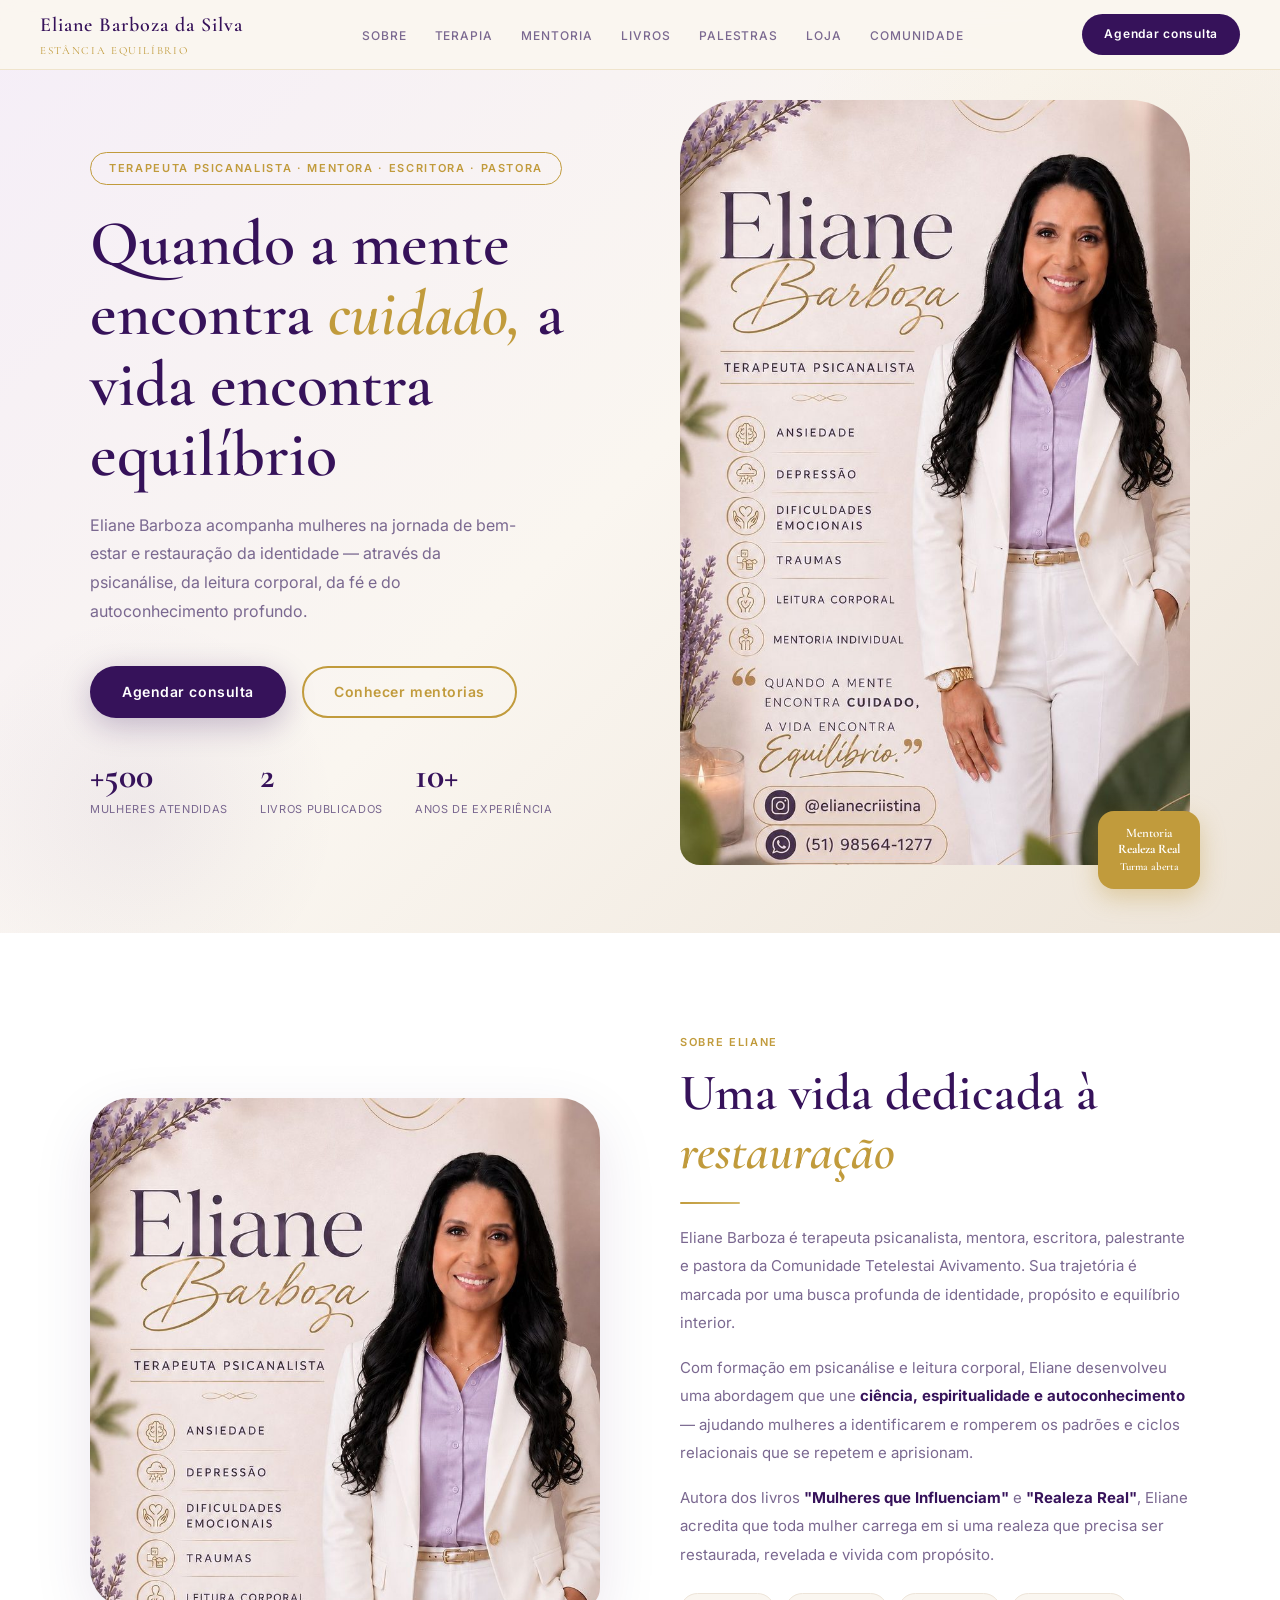
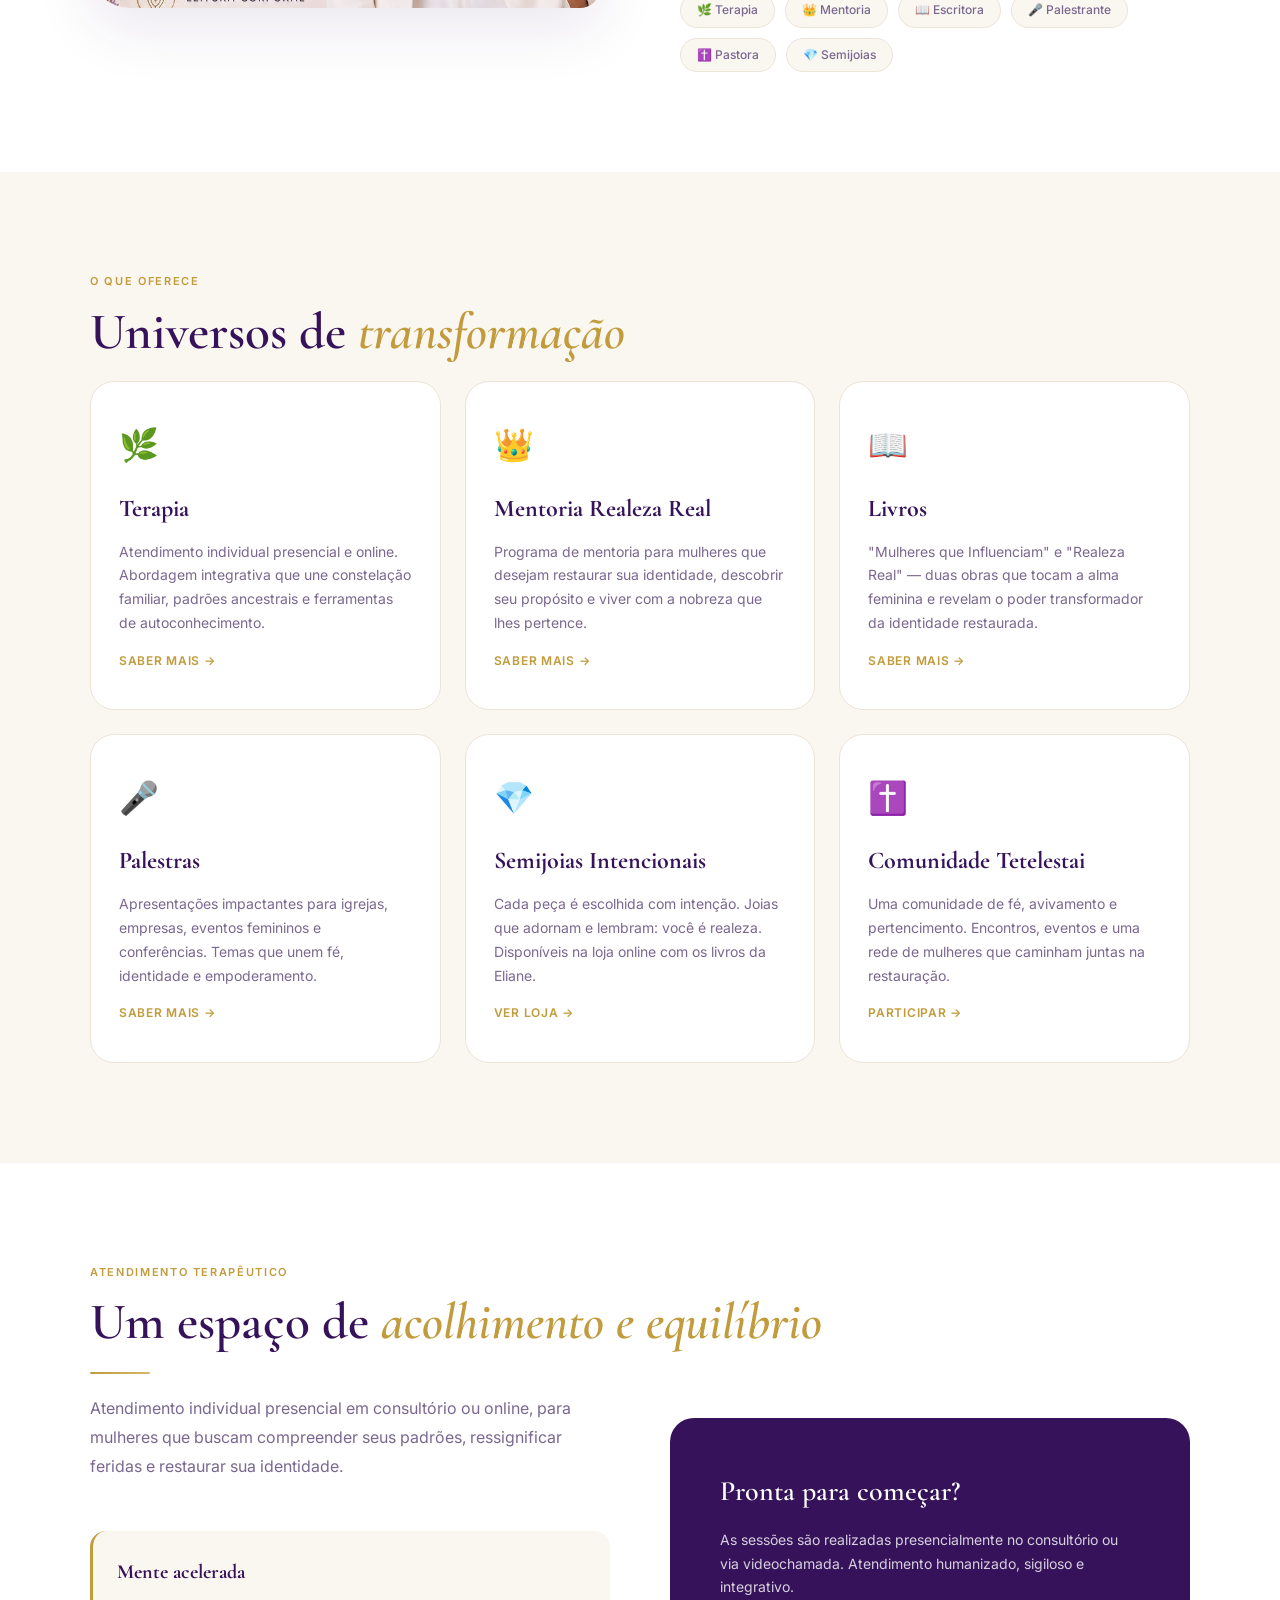
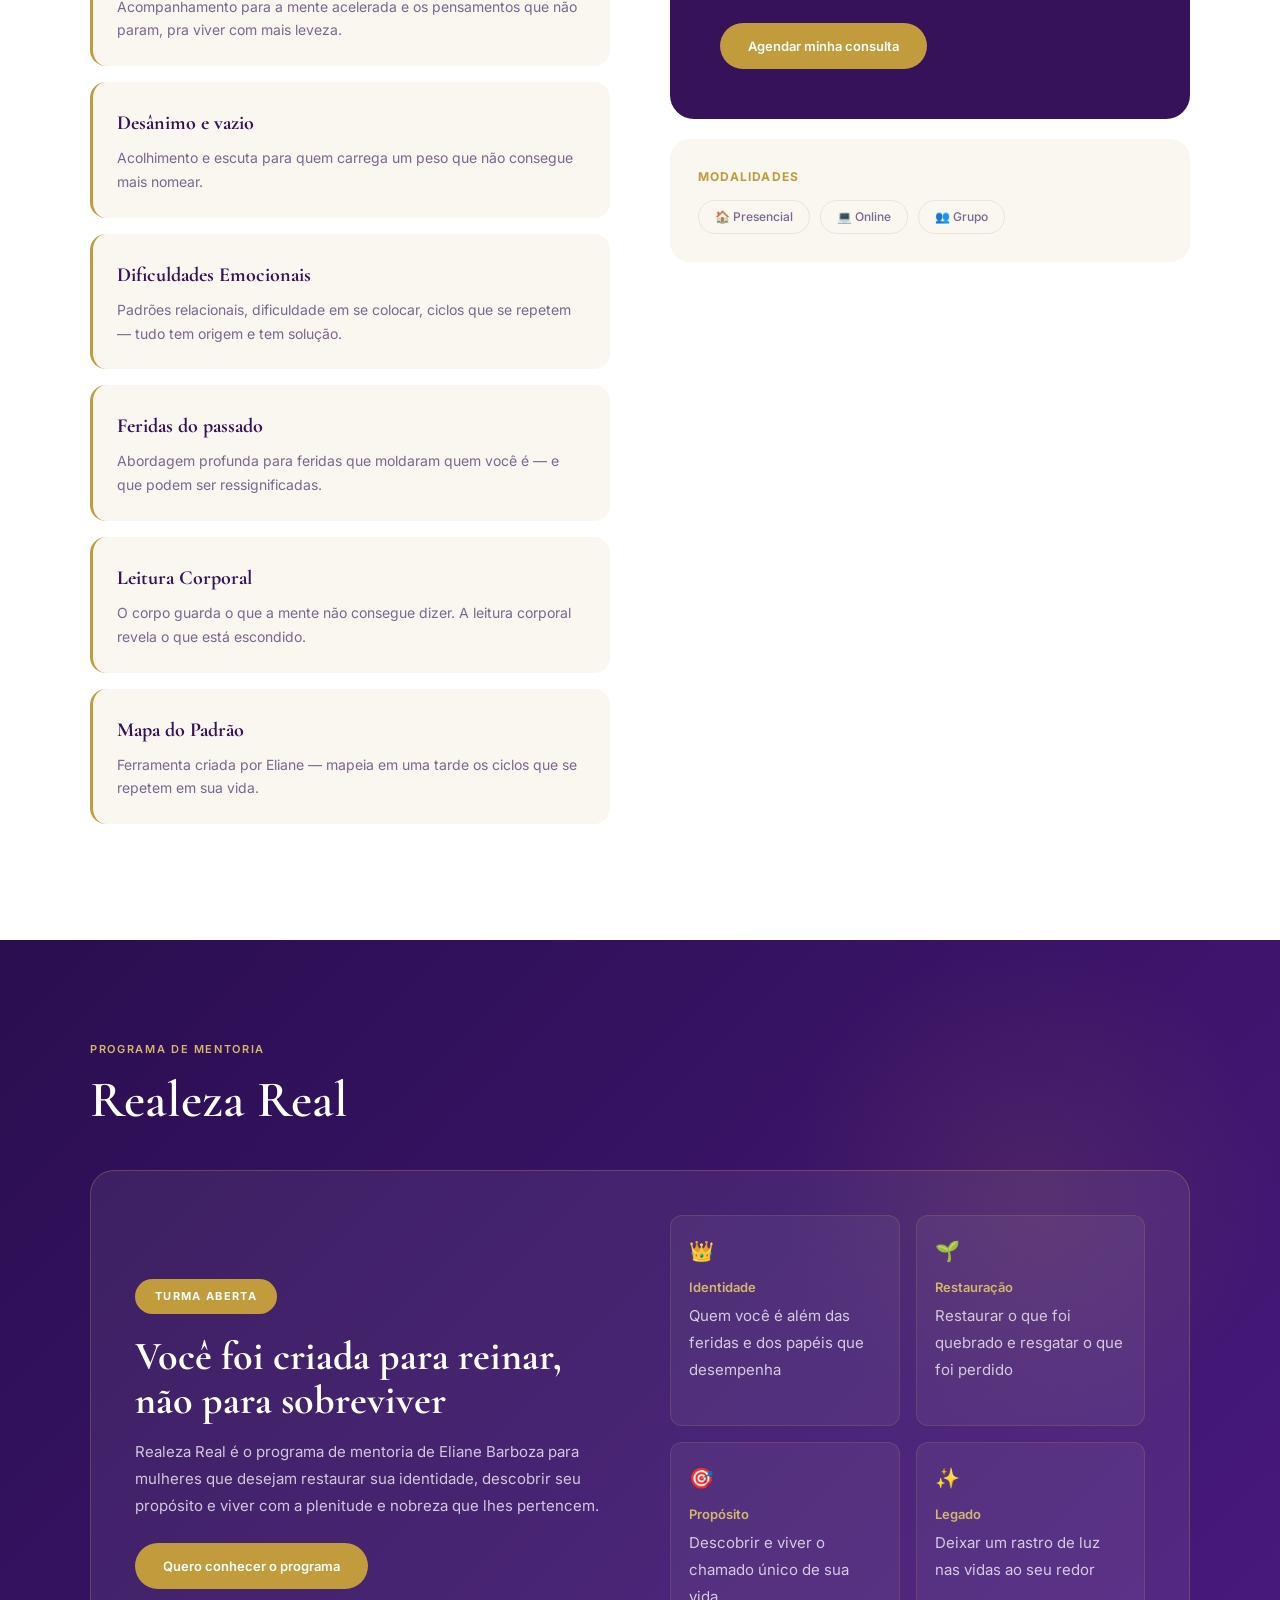
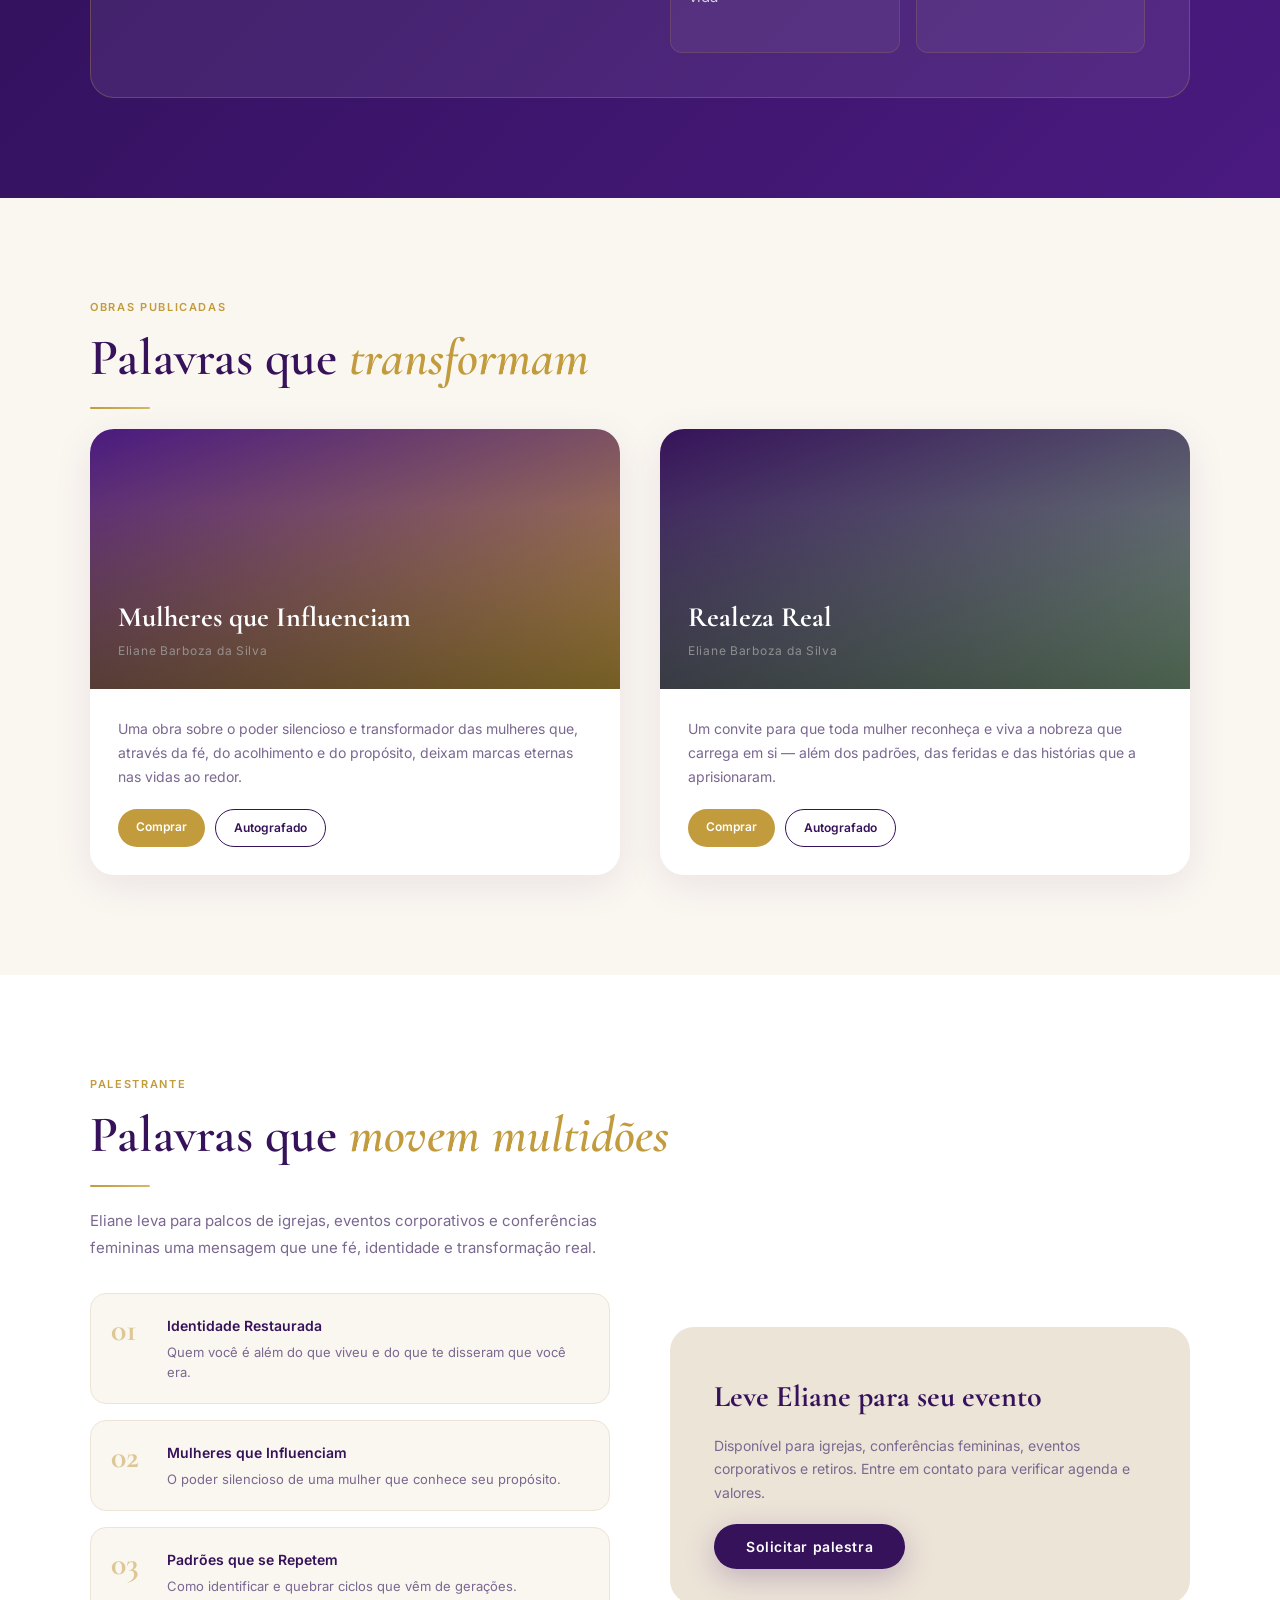
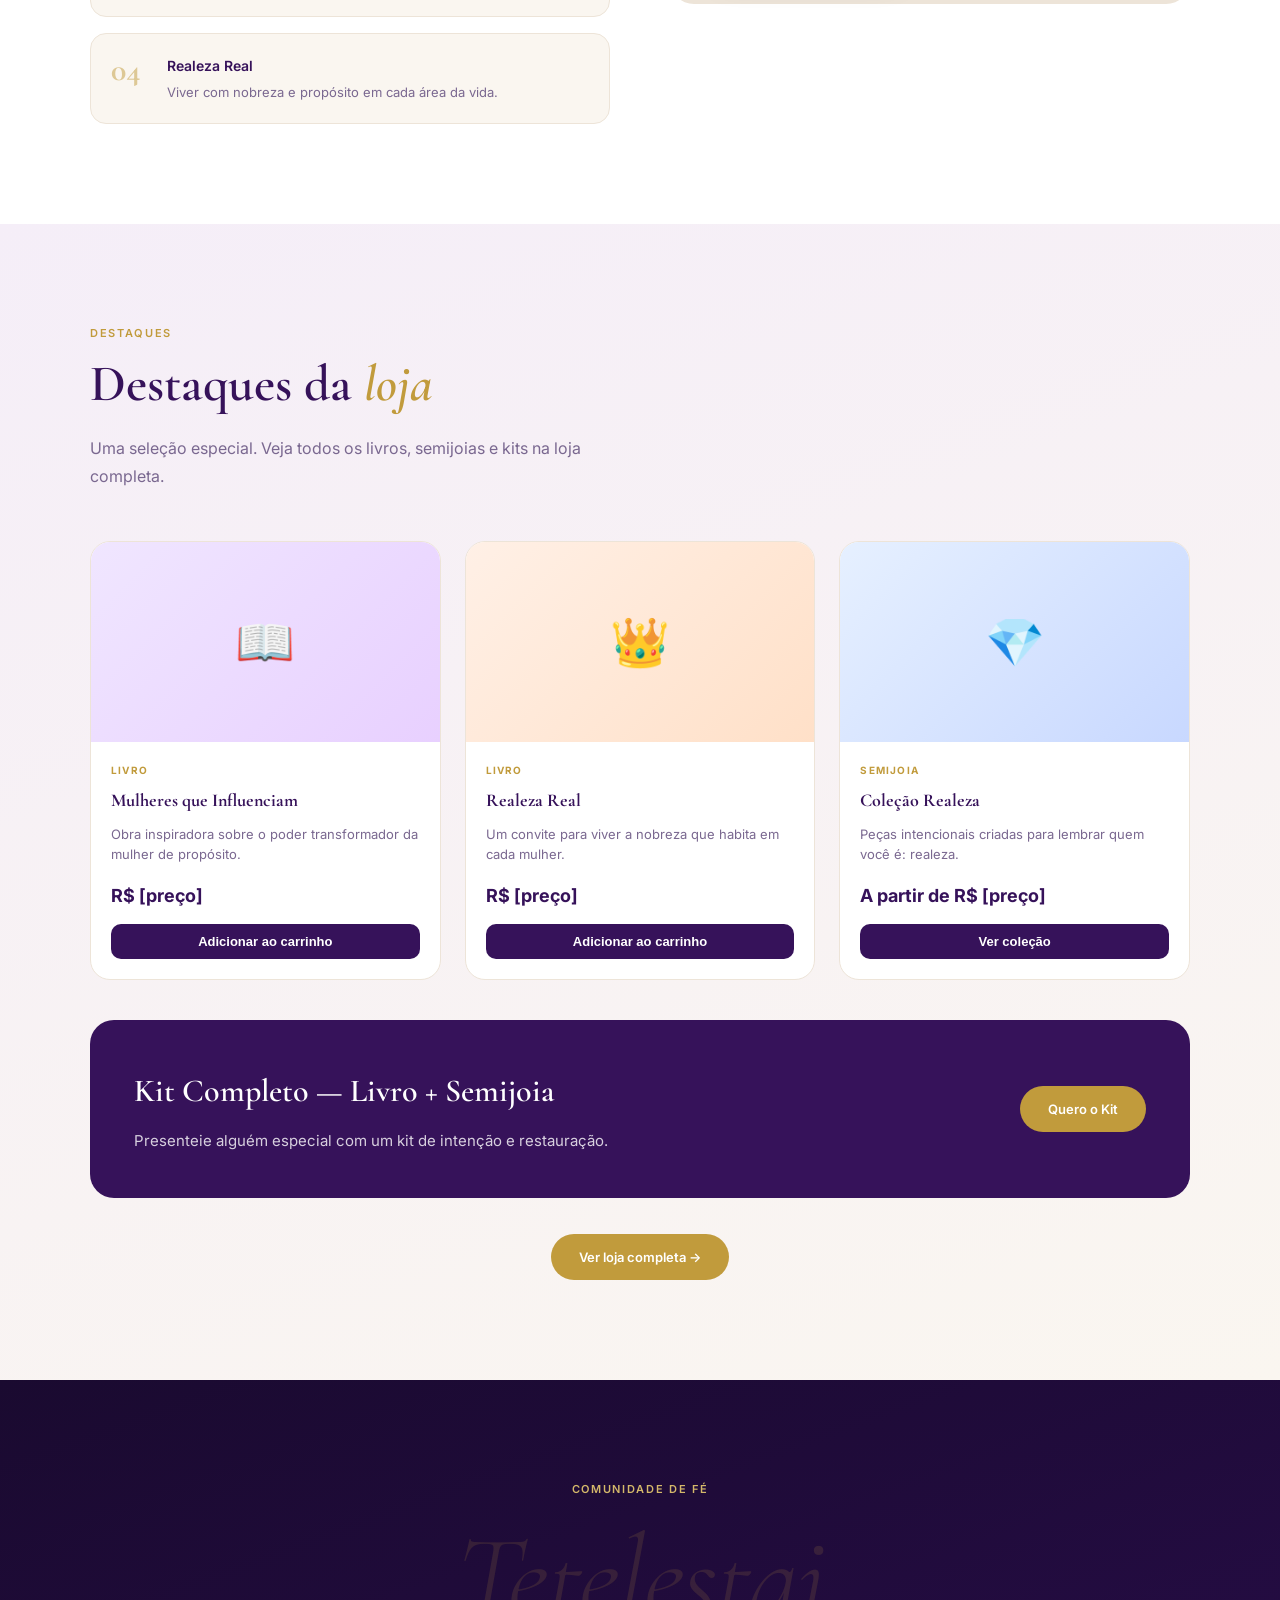
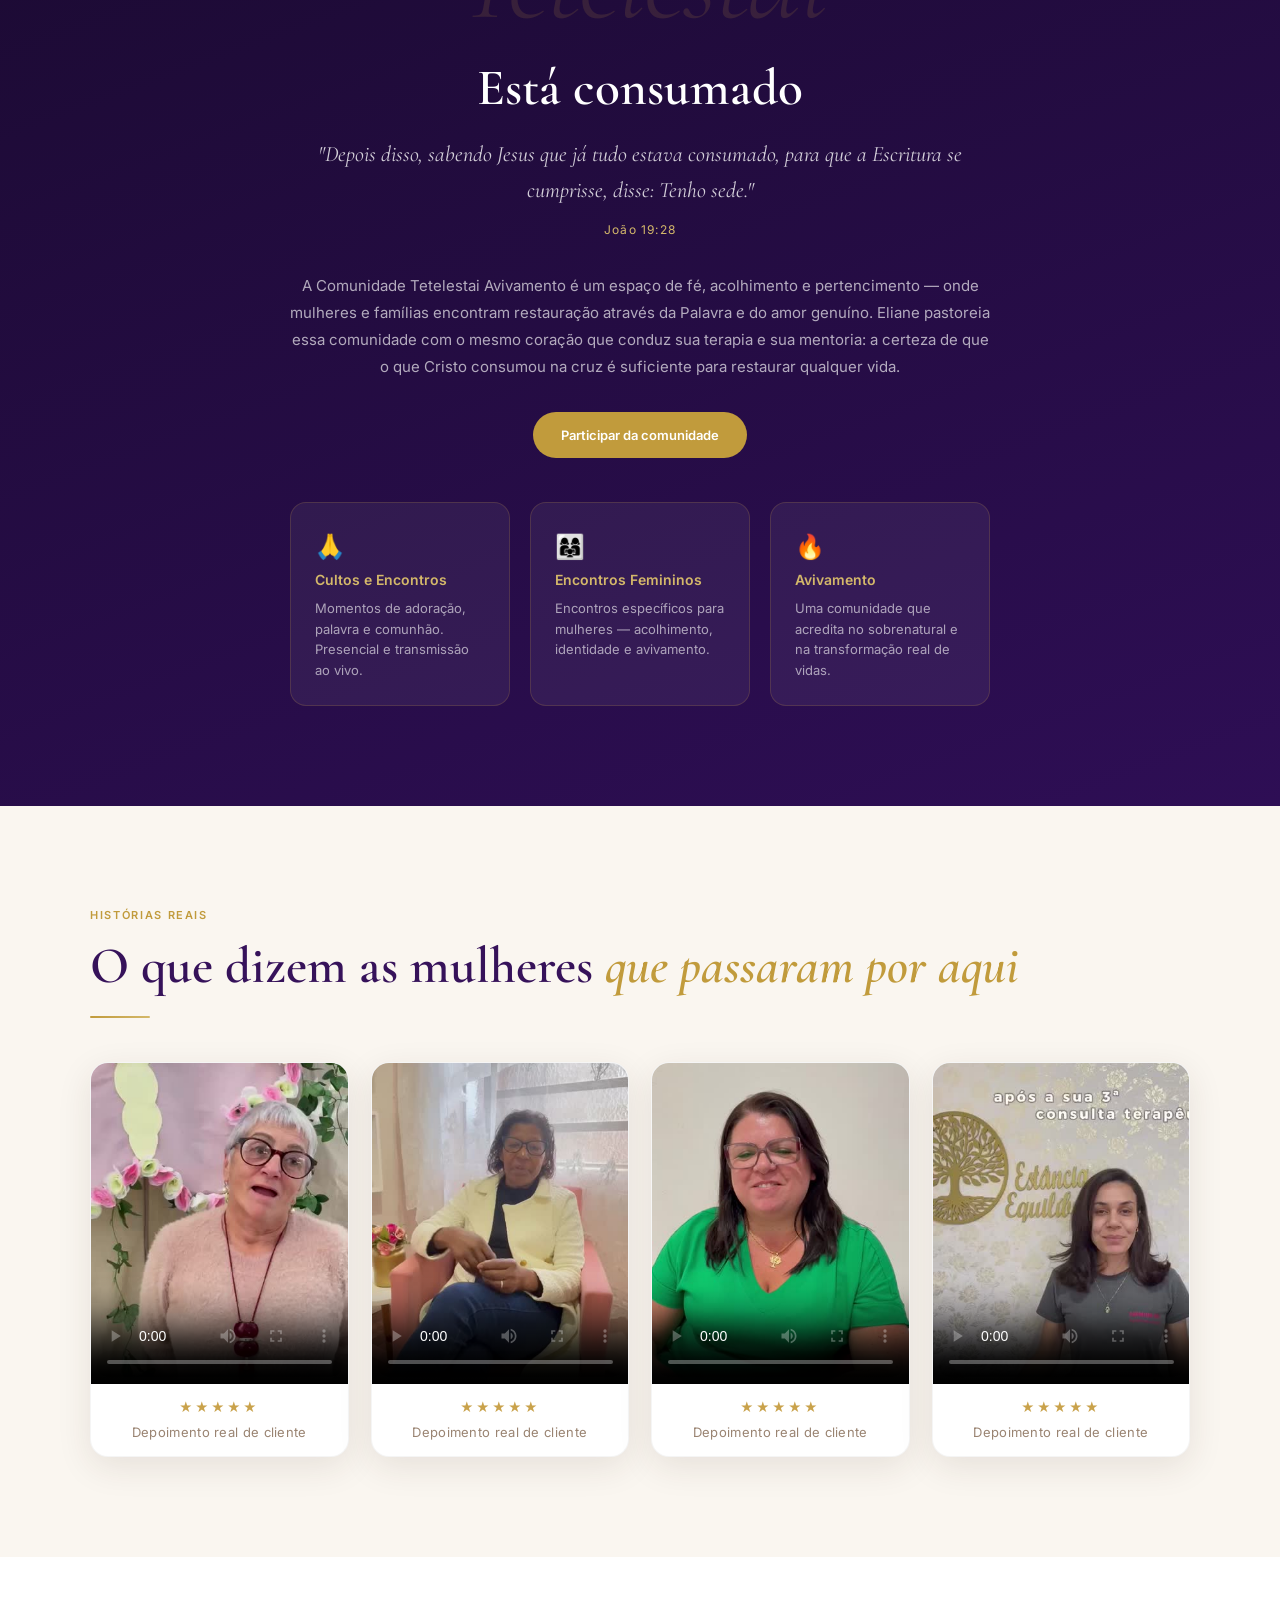
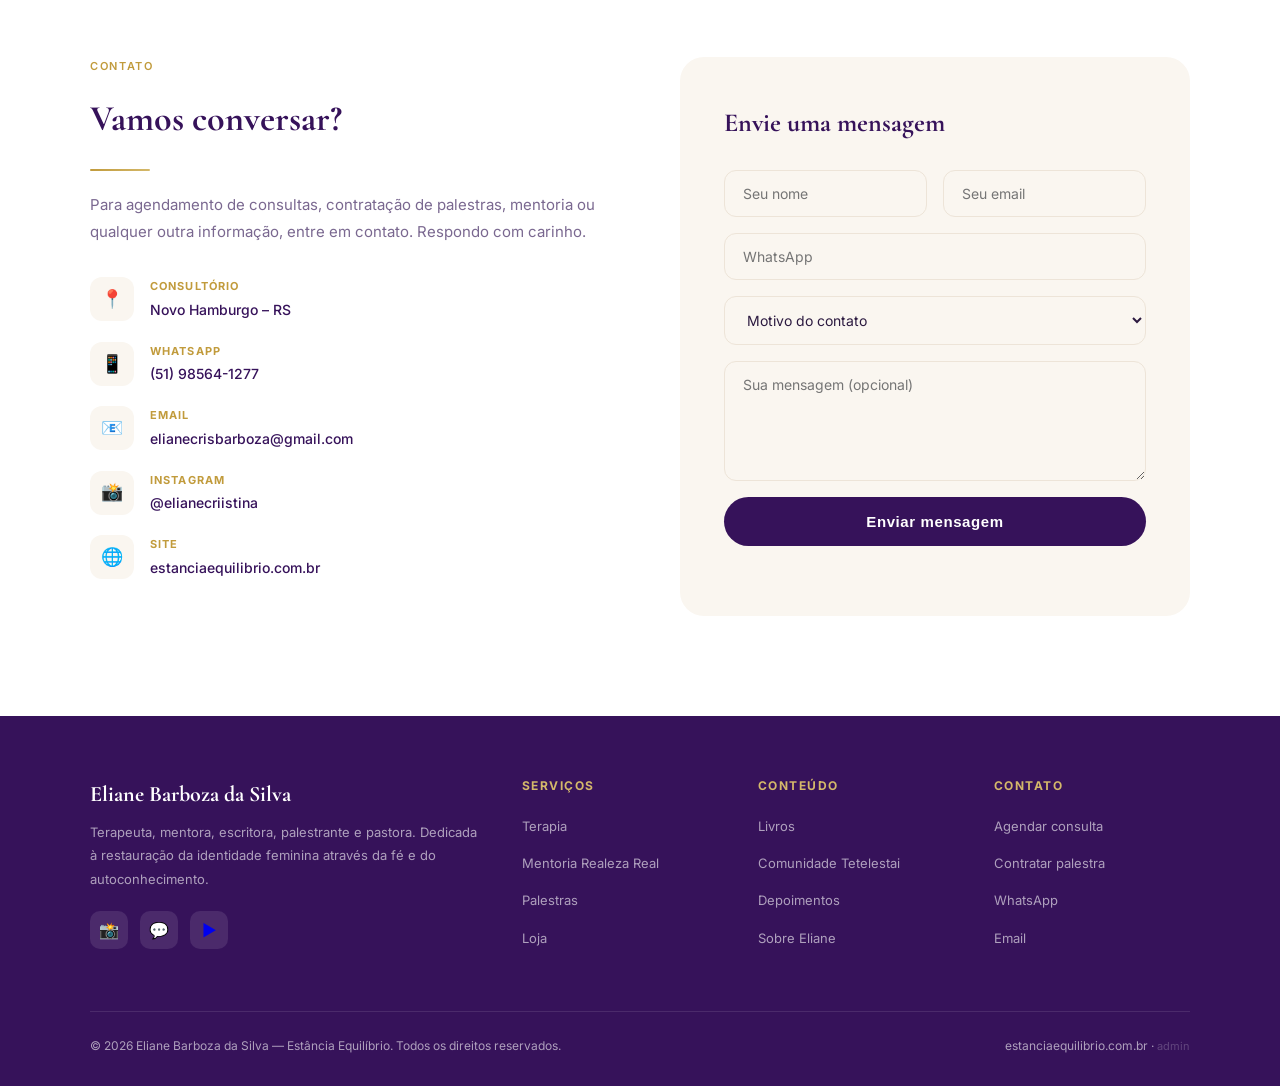
==== commit 0b82e910: "config(eliane): notificacao de lead -> elianecrisbarboza@gmail.com" ====
--- a/index.html
+++ b/index.html
@@ -1,555 +1,943 @@
 <!DOCTYPE html>
-<html><head><link rel="preconnect" href="https://fonts.googleapis.com"><link rel="preconnect" href="https://fonts.gstatic.com" crossorigin><link href="https://fonts.googleapis.com/css2?family=Cormorant+Garamond:ital,wght@0,400;0,500;0,600;0,700;1,400&family=Inter:wght@300;400;500;600;700;800;900&display=swap" rel="stylesheet">
-<meta charset="utf-8">
-<meta name="viewport" content="width=device-width, initial-scale=1">
-<style id="eq-responsive">
-@media (max-width:980px){
-  nav{flex-wrap:wrap;gap:14px!important;padding:18px 20px!important;}
-  nav>div{gap:14px!important;flex-wrap:wrap;justify-content:center;}
-  [style*="grid-template-columns:1fr 1fr"]{grid-template-columns:1fr!important;gap:40px!important;}
-  [style*="grid-template-columns:repeat(3,1fr)"]{grid-template-columns:1fr!important;}
-  [style*="grid-template-columns:430px 1fr"]{grid-template-columns:1fr!important;gap:34px!important;}
-  [style*="grid-template-columns:1.6fr 1fr 1fr"]{grid-template-columns:1fr!important;gap:28px!important;}
-  section,[style*="padding:96px 64px"],[style*="padding:64px 64px"],[style*="padding:90px 64px"],[style*="padding:88px 64px"],footer{padding-left:22px!important;padding-right:22px!important;}
-  [style*="padding:64px 64px 72px"]{padding:32px 22px 48px!important;}
-  [style*="font-size:68px"]{font-size:38px!important;}
-  [style*="font-size:50px"],[style*="font-size:46px"],[style*="font-size:44px"]{font-size:30px!important;}
-  [style*="width:480px"]{width:100%!important;max-width:480px;margin:0 auto;}
-  video[src*="hero-video"]{width:100%!important;height:auto!important;aspect-ratio:4/5;}
-  img[src*="hero.jpg"]{width:100%!important;height:auto!important;}
-  /* hero no celular: foto/video primeiro */
-  [style*="align-items:flex-start;padding-top:8px"]{order:-1!important;margin-bottom:38px!important;}
-  /* baloes visiveis SOBRE a foto, dentro da tela */
-  [style*="bottom:-26px;left:-40px"]{left:10px!important;right:10px!important;width:auto!important;bottom:-14px!important;}
-  [style*="top:30px;right:-30px"]{right:8px!important;top:10px!important;width:150px!important;}
-  [style*="gap:48px;border-top"]{gap:24px!important;flex-wrap:wrap;}
-}
+<html lang="pt-BR">
+<head>
+<meta charset="UTF-8">
+<meta name="viewport" content="width=device-width, initial-scale=1.0">
+<title>Eliane Barboza da Silva — Estância Equilíbrio</title>
+<link href="https://fonts.googleapis.com/css2?family=Cormorant+Garamond:ital,wght@0,300;0,400;0,600;0,700;1,300;1,400&family=Inter:wght@300;400;500;600&family=Playfair+Display:ital,wght@0,400;0,700;1,400&display=swap" rel="stylesheet">
+<style>
+*{margin:0;padding:0;box-sizing:border-box}
+:root{
+  --purple:#36125A;
+  --purple-light:#5A2A8C;
+  --gold:#C19B3C;
+  --gold-light:#D4B86A;
+  --cream:#FAF6F0;
+  --cream-dark:#EDE4D8;
+  --sage:#7A9E7E;
+  --text:#2C1A40;
+  --text-light:#7A6890;
+}
+html{scroll-behavior:smooth}
+body{font-family:'Inter',sans-serif;background:var(--cream);color:var(--text);line-height:1.7}
+
+/* ─── NAV ─── */
+nav{
+  position:fixed;top:0;width:100%;z-index:100;
+  background:rgba(250,246,240,0.95);
+  backdrop-filter:blur(12px);
+  border-bottom:1px solid rgba(193,155,60,0.2);
+  padding:0 40px;
+  display:flex;align-items:center;justify-content:space-between;
+  height:70px;
+}
+.nav-logo{
+  font-family:'Cormorant Garamond',serif;
+  font-size:20px;font-weight:600;letter-spacing:0.05em;
+  color:var(--purple);
+}
+.nav-logo span{color:var(--gold);display:block;font-size:11px;font-weight:400;letter-spacing:0.15em;text-transform:uppercase}
+.nav-links{display:flex;gap:28px;list-style:none}
+.nav-links a{font-size:12px;font-weight:500;letter-spacing:0.08em;text-transform:uppercase;color:var(--text-light);text-decoration:none;transition:color 0.2s}
+.nav-links a:hover{color:var(--gold)}
+.nav-cta{background:var(--purple);color:#fff;padding:10px 22px;border-radius:30px;font-size:12px;font-weight:600;letter-spacing:0.06em;text-decoration:none;transition:background 0.2s}
+.nav-cta:hover{background:var(--purple-light)}
+.hamburger{display:none;flex-direction:column;gap:5px;cursor:pointer;background:none;border:none}
+.hamburger span{width:24px;height:2px;background:var(--purple);display:block}
+
+/* ─── HERO ─── */
+.hero{
+  min-height:100vh;
+  display:flex;align-items:center;
+  background:linear-gradient(135deg, #F5EEF8 0%, #FAF6F0 50%, #EDE4D8 100%);
+  padding:100px 40px 60px;
+  position:relative;overflow:hidden;
+}
+.hero::before{
+  content:'';position:absolute;top:-100px;right:-100px;
+  width:600px;height:600px;border-radius:50%;
+  background:radial-gradient(circle, rgba(193,155,60,0.06) 0%, transparent 70%);
+}
+.hero::after{
+  content:'';position:absolute;bottom:-80px;left:-60px;
+  width:400px;height:400px;border-radius:50%;
+  background:radial-gradient(circle, rgba(54,18,90,0.05) 0%, transparent 70%);
+}
+.hero-inner{max-width:1100px;margin:0 auto;display:grid;grid-template-columns:1fr 1fr;gap:80px;align-items:center;position:relative;z-index:1}
+.hero-tag{display:inline-block;border:1px solid var(--gold);color:var(--gold);font-size:11px;font-weight:600;letter-spacing:0.15em;text-transform:uppercase;padding:6px 18px;border-radius:30px;margin-bottom:24px}
+.hero h1{font-family:'Cormorant Garamond',serif;font-size:clamp(42px,5vw,72px);font-weight:600;color:var(--purple);line-height:1.1;margin-bottom:20px}
+.hero h1 em{font-style:italic;color:var(--gold)}
+.hero-sub{font-size:16px;color:var(--text-light);line-height:1.8;max-width:440px;margin-bottom:40px}
+.hero-btns{display:flex;gap:16px;flex-wrap:wrap}
+.btn-primary{background:var(--purple);color:#fff;padding:14px 32px;border-radius:40px;text-decoration:none;font-size:14px;font-weight:600;letter-spacing:0.04em;transition:all 0.2s;box-shadow:0 8px 30px rgba(54,18,90,0.25)}
+.btn-primary:hover{background:var(--purple-light);transform:translateY(-2px)}
+.btn-outline{border:2px solid var(--gold);color:var(--gold);padding:12px 30px;border-radius:40px;text-decoration:none;font-size:14px;font-weight:600;letter-spacing:0.04em;transition:all 0.2s}
+.btn-outline:hover{background:var(--gold);color:#fff}
+.hero-photo{position:relative}
+.hero-photo-frame{
+  width:100%;aspect-ratio:3/4;max-width:380px;margin:0 auto;
+  background:linear-gradient(160deg, var(--cream-dark), #D4BAE8);
+  border-radius:60px 60px 60px 20px;
+  display:flex;align-items:center;justify-content:center;
+  font-size:80px;position:relative;overflow:hidden;
+  box-shadow:0 30px 80px rgba(54,18,90,0.15);
+}
+.hero-photo-frame::after{
+  content:'FOTO\AEliane';white-space:pre;
+  font-family:'Inter',sans-serif;font-size:14px;font-weight:500;
+  color:rgba(54,18,90,0.4);text-align:center;letter-spacing:0.1em;text-transform:uppercase;
+}
+.hero-badge{
+  position:absolute;bottom:-16px;right:-10px;
+  background:var(--gold);color:#fff;padding:14px 20px;border-radius:16px;
+  font-family:'Cormorant Garamond',serif;font-size:13px;font-weight:600;
+  box-shadow:0 8px 24px rgba(193,155,60,0.4);text-align:center;line-height:1.3;
+}
+.hero-stats{display:flex;gap:32px;margin-top:40px}
+.stat-num{font-family:'Cormorant Garamond',serif;font-size:36px;font-weight:700;color:var(--purple);display:block;line-height:1}
+.stat-label{font-size:11px;color:var(--text-light);letter-spacing:0.06em;text-transform:uppercase}
+
+/* ─── SECTION BASE ─── */
+.section{padding:100px 40px}
+.section-inner{max-width:1100px;margin:0 auto}
+.section-tag{font-size:11px;font-weight:600;letter-spacing:0.15em;text-transform:uppercase;color:var(--gold);display:block;margin-bottom:12px}
+.section-title{font-family:'Cormorant Garamond',serif;font-size:clamp(34px,4vw,54px);font-weight:600;color:var(--purple);line-height:1.15;margin-bottom:20px}
+.section-title em{font-style:italic;color:var(--gold)}
+.section-sub{font-size:16px;color:var(--text-light);max-width:560px;line-height:1.8;margin-bottom:50px}
+.gold-divider{width:60px;height:2px;background:linear-gradient(90deg,var(--gold),var(--gold-light));margin:20px 0;border-radius:2px}
+
+/* ─── SOBRE ─── */
+.sobre{background:#fff}
+.sobre-grid{display:grid;grid-template-columns:1fr 1fr;gap:80px;align-items:center}
+.sobre-photo{
+  aspect-ratio:1;background:linear-gradient(135deg,var(--cream-dark),#D4BAE8);
+  border-radius:40px 40px 20px 40px;
+  display:flex;align-items:center;justify-content:center;
+  font-size:13px;font-weight:500;color:rgba(54,18,90,0.4);
+  letter-spacing:0.1em;text-transform:uppercase;
+  box-shadow:0 20px 60px rgba(54,18,90,0.1);
+}
+.sobre-text p{font-size:15px;color:var(--text-light);line-height:1.9;margin-bottom:16px}
+.sobre-text p strong{color:var(--purple)}
+.sobre-tags{display:flex;flex-wrap:wrap;gap:10px;margin-top:24px}
+.tag{border:1px solid var(--cream-dark);background:var(--cream);padding:6px 16px;border-radius:30px;font-size:12px;color:var(--text-light);font-weight:500}
+
+/* ─── SERVICES GRID ─── */
+.services{background:var(--cream)}
+.services-grid{display:grid;grid-template-columns:repeat(3,1fr);gap:24px}
+.service-card{
+  background:#fff;border-radius:24px;padding:36px 28px;
+  border:1px solid var(--cream-dark);
+  transition:all 0.3s;cursor:pointer;
+}
+.service-card:hover{transform:translateY(-6px);box-shadow:0 20px 50px rgba(54,18,90,0.1);border-color:var(--gold)}
+.service-icon{font-size:32px;margin-bottom:16px;display:block}
+.service-title{font-family:'Cormorant Garamond',serif;font-size:24px;font-weight:700;color:var(--purple);margin-bottom:10px}
+.service-desc{font-size:14px;color:var(--text-light);line-height:1.7}
+.service-link{display:inline-block;margin-top:16px;font-size:12px;font-weight:600;color:var(--gold);letter-spacing:0.06em;text-transform:uppercase;text-decoration:none}
+.service-link::after{content:' →'}
+
+/* ─── TERAPIA ─── */
+.terapia{background:#fff}
+.terapia-grid{display:grid;grid-template-columns:1fr 1fr;gap:60px;align-items:start}
+.modality-card{background:var(--cream);border-radius:16px;padding:24px;margin-bottom:16px;border-left:3px solid var(--gold)}
+.modality-title{font-family:'Cormorant Garamond',serif;font-size:20px;font-weight:700;color:var(--purple);margin-bottom:6px}
+.modality-desc{font-size:14px;color:var(--text-light);line-height:1.7}
+.terapia-cta{background:var(--purple);color:#fff;padding:50px;border-radius:24px;margin-top:24px}
+.terapia-cta h3{font-family:'Cormorant Garamond',serif;font-size:28px;font-weight:600;margin-bottom:12px}
+.terapia-cta p{font-size:14px;opacity:0.8;margin-bottom:24px;line-height:1.7}
+.btn-gold{background:var(--gold);color:#fff;padding:12px 28px;border-radius:30px;text-decoration:none;font-size:13px;font-weight:600;display:inline-block;transition:all 0.2s}
+.btn-gold:hover{background:var(--gold-light)}
+
+/* ─── MENTORIA ─── */
+.mentoria{background:linear-gradient(135deg, #2A0E50 0%, #4A1A80 100%);color:#fff;position:relative;overflow:hidden}
+.mentoria::before{content:'';position:absolute;top:0;right:0;width:500px;height:500px;border-radius:50%;background:radial-gradient(circle,rgba(193,155,60,0.1) 0%,transparent 70%)}
+.mentoria .section-tag{color:var(--gold-light)}
+.mentoria .section-title{color:#fff}
+.mentoria .section-sub{color:rgba(255,255,255,0.7)}
+.mentoria-card{
+  background:rgba(255,255,255,0.07);border:1px solid rgba(193,155,60,0.3);
+  border-radius:24px;padding:44px;
+  display:grid;grid-template-columns:1fr 1fr;gap:60px;align-items:center;
+}
+.mentoria-badge{display:inline-block;background:var(--gold);color:#fff;padding:8px 20px;border-radius:30px;font-size:11px;font-weight:700;letter-spacing:0.12em;text-transform:uppercase;margin-bottom:20px}
+.mentoria-card h3{font-family:'Cormorant Garamond',serif;font-size:40px;font-weight:700;line-height:1.1;margin-bottom:16px;color:#fff}
+.mentoria-card p{font-size:15px;color:rgba(255,255,255,0.75);line-height:1.8;margin-bottom:24px}
+.mentoria-pillars{display:grid;grid-template-columns:1fr 1fr;gap:16px}
+.pillar{background:rgba(255,255,255,0.05);border:1px solid rgba(193,155,60,0.2);border-radius:12px;padding:18px}
+.pillar-icon{font-size:20px;margin-bottom:8px;display:block}
+.pillar-title{font-size:13px;font-weight:600;color:var(--gold-light);margin-bottom:4px}
+.pillar-desc{font-size:12px;color:rgba(255,255,255,0.6);line-height:1.5}
+
+/* ─── LIVROS ─── */
+.livros{background:var(--cream)}
+.livros-grid{display:grid;grid-template-columns:1fr 1fr;gap:40px}
+.livro-card{background:#fff;border-radius:24px;overflow:hidden;box-shadow:0 10px 40px rgba(54,18,90,0.08);transition:transform 0.3s}
+.livro-card:hover{transform:translateY(-6px)}
+.livro-capa{
+  height:260px;
+  display:flex;align-items:flex-end;padding:28px;
+  position:relative;
+}
+.livro-capa-1{background:linear-gradient(160deg, #4A1A80, #C19B3C)}
+.livro-capa-2{background:linear-gradient(160deg, #36125A, #7A9E7E)}
+.livro-capa-title{font-family:'Cormorant Garamond',serif;font-size:28px;font-weight:700;color:#fff;line-height:1.2;position:relative;z-index:1}
+.livro-capa-author{font-size:12px;color:rgba(255,255,255,0.7);margin-top:6px;letter-spacing:0.06em}
+.livro-capa::before{content:'';position:absolute;inset:0;background:linear-gradient(transparent 30%,rgba(0,0,0,0.4))}
+.livro-body{padding:28px}
+.livro-body p{font-size:14px;color:var(--text-light);line-height:1.7;margin-bottom:20px}
+.livro-btns{display:flex;gap:10px;flex-wrap:wrap}
+.btn-sm{padding:8px 18px;border-radius:20px;font-size:12px;font-weight:600;text-decoration:none;display:inline-block}
+.btn-sm-gold{background:var(--gold);color:#fff}
+.btn-sm-outline{border:1.5px solid var(--purple);color:var(--purple)}
+
+/* ─── PALESTRAS ─── */
+.palestras{background:#fff}
+.palestras-grid{display:grid;grid-template-columns:1fr 1fr;gap:60px;align-items:center}
+.temas-list{display:flex;flex-direction:column;gap:16px}
+.tema-item{display:flex;gap:16px;align-items:flex-start;padding:20px;border:1px solid var(--cream-dark);border-radius:16px;background:var(--cream);transition:border-color 0.2s}
+.tema-item:hover{border-color:var(--gold)}
+.tema-num{font-family:'Cormorant Garamond',serif;font-size:32px;font-weight:700;color:var(--gold);opacity:0.5;line-height:1;flex-shrink:0;width:40px}
+.tema-title{font-weight:600;font-size:14px;color:var(--purple);margin-bottom:4px}
+.tema-desc{font-size:13px;color:var(--text-light);line-height:1.6}
+.palestras-cta{background:var(--cream-dark);border-radius:24px;padding:44px}
+.palestras-cta h3{font-family:'Cormorant Garamond',serif;font-size:30px;color:var(--purple);margin-bottom:12px}
+.palestras-cta p{font-size:14px;color:var(--text-light);line-height:1.7;margin-bottom:28px}
+
+/* ─── LOJA ─── */
+.loja{background:linear-gradient(160deg, #F5EEF8, var(--cream))}
+.loja-grid{display:grid;grid-template-columns:repeat(3,1fr);gap:24px;margin-top:50px}
+.produto-card{background:#fff;border-radius:20px;overflow:hidden;border:1px solid var(--cream-dark);transition:all 0.3s}
+.produto-card:hover{box-shadow:0 16px 40px rgba(54,18,90,0.12);transform:translateY(-4px)}
+.produto-img{height:200px;display:flex;align-items:center;justify-content:center;font-size:48px}
+.produto-img-1{background:linear-gradient(135deg,#F0E6FF,#E8D0FF)}
+.produto-img-2{background:linear-gradient(135deg,#FFF0E6,#FFE0C8)}
+.produto-img-3{background:linear-gradient(135deg,#E6F0FF,#C8D8FF)}
+.produto-body{padding:20px}
+.produto-cat{font-size:10px;font-weight:700;letter-spacing:0.12em;text-transform:uppercase;color:var(--gold);margin-bottom:6px}
+.produto-name{font-family:'Cormorant Garamond',serif;font-size:18px;font-weight:700;color:var(--purple);margin-bottom:8px}
+.produto-desc{font-size:13px;color:var(--text-light);line-height:1.6;margin-bottom:16px}
+.produto-price{font-size:18px;font-weight:700;color:var(--purple);margin-bottom:12px}
+.btn-buy{width:100%;background:var(--purple);color:#fff;border:none;padding:10px;border-radius:10px;font-size:13px;font-weight:600;cursor:pointer;transition:background 0.2s}
+.btn-buy:hover{background:var(--purple-light)}
+.loja-banner{background:var(--purple);border-radius:24px;padding:44px;display:grid;grid-template-columns:1fr auto;gap:40px;align-items:center;margin-top:40px;color:#fff}
+.loja-banner h3{font-family:'Cormorant Garamond',serif;font-size:32px;font-weight:600;margin-bottom:10px}
+.loja-banner p{font-size:15px;opacity:0.8}
+
+/* ─── FÉ / COMUNIDADE ─── */
+.fe{background:linear-gradient(160deg, #1A0A30, #2E0E55);color:#fff;text-align:center;padding:100px 40px}
+.fe-inner{max-width:700px;margin:0 auto}
+.fe .section-tag{color:var(--gold-light)}
+.fe .section-title{color:#fff;text-align:center}
+.tetelestai{
+  font-family:'Cormorant Garamond',serif;
+  font-size:clamp(60px,10vw,120px);font-style:italic;font-weight:300;
+  color:rgba(193,155,60,0.15);display:block;line-height:1;margin:20px 0;
+  letter-spacing:-0.02em;
+}
+.fe-quote{font-family:'Cormorant Garamond',serif;font-size:22px;font-style:italic;color:rgba(255,255,255,0.8);line-height:1.6;margin-bottom:12px}
+.fe-ref{font-size:12px;color:var(--gold-light);letter-spacing:0.1em}
+.fe-desc{font-size:15px;color:rgba(255,255,255,0.65);line-height:1.8;margin:32px 0}
+.community-cards{display:grid;grid-template-columns:repeat(3,1fr);gap:20px;margin-top:44px;text-align:left}
+.community-card{background:rgba(255,255,255,0.06);border:1px solid rgba(193,155,60,0.2);border-radius:16px;padding:24px}
+.community-card-icon{font-size:24px;margin-bottom:12px}
+.community-card-title{font-size:14px;font-weight:600;color:var(--gold-light);margin-bottom:6px}
+.community-card-desc{font-size:13px;color:rgba(255,255,255,0.6);line-height:1.6}
+
+/* ─── DEPOIMENTOS ─── */
+.depoimentos{background:var(--cream)}
+.depo-grid{display:grid;grid-template-columns:repeat(3,1fr);gap:24px}
+.depo-card{background:#fff;border-radius:20px;padding:32px;border:1px solid var(--cream-dark)}
+.depo-stars{color:var(--gold);font-size:14px;margin-bottom:14px}
+.depo-text{font-family:'Cormorant Garamond',serif;font-size:18px;font-style:italic;color:var(--text);line-height:1.6;margin-bottom:20px}
+.depo-author{display:flex;align-items:center;gap:12px}
+.depo-avatar{width:42px;height:42px;border-radius:50%;background:var(--cream-dark);display:flex;align-items:center;justify-content:center;font-size:18px}
+.depo-name{font-size:14px;font-weight:600;color:var(--purple)}
+.depo-area{font-size:12px;color:var(--text-light)}
+
+/* ─── CONTATO ─── */
+.contato{background:#fff}
+.contato-grid{display:grid;grid-template-columns:1fr 1fr;gap:80px;align-items:start}
+.contato-info h3{font-family:'Cormorant Garamond',serif;font-size:36px;color:var(--purple);margin-bottom:16px}
+.contato-info p{font-size:15px;color:var(--text-light);line-height:1.8;margin-bottom:32px}
+.contato-item{display:flex;gap:16px;align-items:flex-start;margin-bottom:20px}
+.contato-icon{width:44px;height:44px;background:var(--cream);border-radius:12px;display:flex;align-items:center;justify-content:center;font-size:18px;flex-shrink:0}
+.contato-label{font-size:11px;font-weight:700;text-transform:uppercase;letter-spacing:0.1em;color:var(--gold);margin-bottom:2px}
+.contato-value{font-size:14px;color:var(--purple);font-weight:500}
+.form{display:flex;flex-direction:column;gap:16px}
+.form-row{display:grid;grid-template-columns:1fr 1fr;gap:16px}
+.form input,.form select,.form textarea{
+  width:100%;padding:14px 18px;border:1.5px solid var(--cream-dark);border-radius:12px;
+  font-family:'Inter',sans-serif;font-size:14px;color:var(--text);background:var(--cream);
+  outline:none;transition:border-color 0.2s;
+}
+.form input:focus,.form select:focus,.form textarea:focus{border-color:var(--gold)}
+.form textarea{min-height:120px;resize:vertical}
+.form-submit{background:var(--purple);color:#fff;border:none;padding:16px;border-radius:40px;font-size:15px;font-weight:600;cursor:pointer;transition:all 0.2s;letter-spacing:0.04em}
+.form-submit:hover{background:var(--purple-light);transform:translateY(-2px)}
+
+/* ─── FOOTER ─── */
+footer{background:var(--purple);color:rgba(255,255,255,0.6);padding:60px 40px 30px}
+.footer-inner{max-width:1100px;margin:0 auto}
+.footer-top{display:grid;grid-template-columns:2fr 1fr 1fr 1fr;gap:40px;margin-bottom:50px}
+.footer-brand h3{font-family:'Cormorant Garamond',serif;font-size:22px;color:#fff;margin-bottom:8px}
+.footer-brand p{font-size:13px;line-height:1.8;margin-bottom:20px}
+.footer-social{display:flex;gap:12px}
+.social-btn{width:38px;height:38px;background:rgba(255,255,255,0.1);border-radius:10px;display:flex;align-items:center;justify-content:center;font-size:16px;text-decoration:none;transition:background 0.2s}
+.social-btn:hover{background:var(--gold)}
+.footer-col h4{font-size:12px;font-weight:700;letter-spacing:0.12em;text-transform:uppercase;color:var(--gold-light);margin-bottom:16px}
+.footer-col ul{list-style:none}
+.footer-col li{margin-bottom:10px}
+.footer-col a{font-size:13px;color:rgba(255,255,255,0.6);text-decoration:none;transition:color 0.2s}
+.footer-col a:hover{color:var(--gold-light)}
+.footer-bottom{border-top:1px solid rgba(255,255,255,0.1);padding-top:24px;display:flex;justify-content:space-between;align-items:center;font-size:12px;flex-wrap:wrap;gap:12px}
+
+/* ─── MOBILE ─── */
+@media(max-width:900px){
+  nav{padding:0 20px}
+  .nav-links{display:none}
+  .hamburger{display:flex}
+  .hero-inner,.sobre-grid,.terapia-grid,.palestras-grid,.contato-grid,.mentoria-card,.livros-grid{grid-template-columns:1fr}
+  .services-grid,.community-cards,.depo-grid,.loja-grid{grid-template-columns:1fr}
+  .hero-photo{display:none}
+  .footer-top{grid-template-columns:1fr 1fr}
+  .form-row{grid-template-columns:1fr}
+  .section{padding:70px 20px}
+  .loja-banner{grid-template-columns:1fr}
+}
+</style>
+
+<style>
+.depo-videos{display:grid;grid-template-columns:repeat(auto-fit,minmax(240px,1fr));gap:22px}
+.depo-video{background:#fff;border-radius:18px;overflow:hidden;box-shadow:0 10px 34px rgba(60,40,30,.10);border:1px solid rgba(0,0,0,.04)}
+.depo-video video{width:100%;display:block;aspect-ratio:4/5;object-fit:cover;background:#1c1413;cursor:pointer}
+.depo-vcap{padding:13px 16px;font-size:13px;color:#9a8472;text-align:center;letter-spacing:.3px}
+.depo-vcap .stars{color:#c9a24b;letter-spacing:2px;display:block;margin-bottom:3px}
 </style>
 </head>
 <body>
 
-<helmet>
-<link rel="preconnect" href="https://fonts.googleapis.com">
-<link rel="preconnect" href="https://fonts.gstatic.com" crossorigin="">
-<style>/* cyrillic-ext */
-
-/* cyrillic */
-
-/* vietnamese */
-
-/* latin-ext */
-
-/* latin */
-
-/* cyrillic-ext */
-
-/* cyrillic */
-
-/* vietnamese */
-
-/* latin-ext */
-
-/* latin */
-
-/* cyrillic-ext */
-
-/* cyrillic */
-
-/* vietnamese */
-
-/* latin-ext */
-
-/* latin */
-
-/* cyrillic-ext */
-
-/* cyrillic */
-
-/* vietnamese */
-
-/* latin-ext */
-
-/* latin */
-
-/* cyrillic-ext */
-
-/* cyrillic */
-
-/* greek-ext */
-
-/* greek */
-
-/* vietnamese */
-
-/* latin-ext */
-
-/* latin */
-
-/* cyrillic-ext */
-
-/* cyrillic */
-
-/* greek-ext */
-
-/* greek */
-
-/* vietnamese */
-
-/* latin-ext */
-
-/* latin */
-
-/* cyrillic-ext */
-
-/* cyrillic */
-
-/* greek-ext */
-
-/* greek */
-
-/* vietnamese */
-
-/* latin-ext */
-
-/* latin */
-
-/* cyrillic-ext */
-
-/* cyrillic */
-
-/* greek-ext */
-
-/* greek */
-
-/* vietnamese */
-
-/* latin-ext */
-
-/* latin */
-
-</style>
-<style>
-  * { box-sizing: border-box; }
-  body { margin: 0; }
-  @keyframes eqFadeUp { from { opacity: 0; transform: translateY(26px); } to { opacity: 1; transform: translateY(0); } }
-  @keyframes eqFadeIn { from { opacity: 0; } to { opacity: 1; } }
-  @keyframes eqFloat { 0%,100% { transform: translateY(0); } 50% { transform: translateY(-12px); } }
-  @keyframes eqFloatSlow { 0%,100% { transform: translateY(0); } 50% { transform: translateY(9px); } }
-  @keyframes eqDrift { 0%,100% { transform: translate(0,0); } 50% { transform: translate(14px,-18px); } }
-  @keyframes eqDriftB { 0%,100% { transform: translate(0,0); } 50% { transform: translate(-12px,14px); } }
-  .eq-anim { opacity: 0; animation: eqFadeUp 0.9s cubic-bezier(.2,.7,.3,1) forwards; }
-</style>
-</helmet>
-
-
-
-<div style="width:100%;max-width:1280px;margin:0 auto;background:#FAF5EC;font-family:Inter,system-ui,sans-serif;position:relative;overflow:hidden;">
-
-  <!-- soft decorative wash -->
-  <div style="position:absolute;top:-180px;right:-160px;width:620px;height:620px;border-radius:50%;background:radial-gradient(circle,#F0E7D4 0%,rgba(240,231,212,0) 70%);pointer-events:none;"></div>
-
-  <!-- nav -->
-  <nav style="position:relative;display:flex;align-items:center;justify-content:space-between;padding:26px 64px;border-bottom:1px solid #EBE2D2;">
-    <span style="font-family:'Cormorant Garamond',serif;font-size:24px;font-weight:600;color:#3E2A5E;letter-spacing:0.5px;">Estância <span style="color:#B8923F;">Equilíbrio</span></span>
-    <div style="display:flex;align-items:center;gap:34px;">
-      <a href="#sobre" style="font-size:13px;font-weight:600;letter-spacing:0.8px;color:#6B6152;text-decoration:none;">SOBRE</a>
-      <a href="#servicos" style="font-size:13px;font-weight:700;letter-spacing:0.8px;color:#3E2A5E;text-decoration:none;">TERAPIA</a>
-      <a href="/mentoria.html" style="font-size:13px;font-weight:600;letter-spacing:0.8px;color:#6B6152;text-decoration:none;">MENTORIA</a>
-      <a href="/livros.html" style="font-size:13px;font-weight:600;letter-spacing:0.8px;color:#6B6152;text-decoration:none;">LIVROS</a>
-      <a href="#contato" style="font-size:13px;font-weight:600;letter-spacing:0.8px;color:#6B6152;text-decoration:none;">PALESTRAS</a>
-      <a href="/loja.html" style="font-size:13px;font-weight:600;letter-spacing:0.8px;color:#6B6152;text-decoration:none;">LOJA</a>
-      <a href="#contato" style="font-size:13px;font-weight:600;letter-spacing:0.8px;color:#6B6152;text-decoration:none;">COMUNIDADE</a>
-      <a href="https://wa.me/5551985641277?text=Ol%C3%A1!%20Gostaria%20de%20agendar%20uma%20conversa%20de%20terapia." style="display:flex;align-items:center;gap:7px;background:#46306B;color:#fff;font-size:13px;font-weight:600;letter-spacing:0.3px;padding:10px 18px;border-radius:999px;text-decoration:none;">
-        <svg width="15" height="15" viewBox="0 0 24 24" fill="currentColor"><path d="M12.04 2C6.58 2 2.13 6.45 2.13 11.91c0 1.75.46 3.45 1.32 4.95L2 22l5.25-1.38a9.9 9.9 0 0 0 4.79 1.22h.01c5.46 0 9.91-4.45 9.91-9.91 0-2.65-1.03-5.14-2.9-7.01A9.82 9.82 0 0 0 12.04 2Zm5.8 14.18c-.25.7-1.44 1.33-1.99 1.38-.51.05-1.16.07-1.87-.12-.43-.13-.99-.31-1.7-.62-2.99-1.29-4.94-4.3-5.09-4.5-.15-.2-1.22-1.62-1.22-3.09 0-1.47.77-2.19 1.04-2.49.27-.3.59-.37.79-.37.2 0 .39.002.56.01.18.008.42-.07.66.5.25.59.84 2.04.91 2.19.07.15.12.32.02.52-.1.2-.15.32-.3.5-.15.18-.31.39-.44.52-.15.15-.3.31-.13.6.17.3.76 1.25 1.63 2.02 1.12.99 2.06 1.3 2.36 1.45.3.15.47.12.64-.07.17-.2.74-.86.94-1.16.2-.3.4-.25.66-.15.27.1 1.71.81 2 .96.3.15.5.22.57.34.07.12.07.7-.18 1.4Z"></path></svg>
-        Agendar
-      </a>
-    </div>
-  </nav>
-
-  <!-- hero -->
-  <div style="position:relative;display:grid;grid-template-columns:1fr 1fr;gap:56px;padding:64px 64px 72px;max-width:1440px;">
-
-    <!-- left -->
-    <div style="padding-top:18px;">
-      <div style="display:inline-block;border:1px solid #D9C28A;border-radius:999px;padding:8px 18px;margin-bottom:30px;">
-        <span style="font-size:12px;font-weight:700;letter-spacing:1.4px;color:#B8923F;">ANÁLISE E TERAPIA PARA MULHERES</span>
-      </div>
-
-      <h1 style="font-family:'Cormorant Garamond',serif;font-size:68px;line-height:1.04;font-weight:600;color:#3E2A5E;margin:0 0 26px;letter-spacing:-0.5px;">
-        Quando a mente encontra <span style="font-style:italic;color:#B8923F;">cuidado,</span> a vida encontra equilíbrio
-      </h1>
-
-      <p style="font-size:17px;line-height:1.7;color:#6B6152;margin:0 0 26px;max-width:480px;font-weight:400;">
-        Acompanho mulheres na jornada de bem-estar e restauração da identidade — com psicanálise, leitura corporal e autoconhecimento profundo, num espaço seguro e acolhedor.
-      </p>
-
-      <!-- service chips (pulled out of the image) -->
-      <div style="display:flex;flex-wrap:wrap;gap:9px;margin-bottom:36px;max-width:500px;">
-        <span style="font-size:13px;font-weight:600;color:#7A6E5C;background:#fff;border:1px solid #E7DDC9;border-radius:999px;padding:8px 15px;">Ansiedade</span>
-        <span style="font-size:13px;font-weight:600;color:#7A6E5C;background:#fff;border:1px solid #E7DDC9;border-radius:999px;padding:8px 15px;">Depressão</span>
-        <span style="font-size:13px;font-weight:600;color:#7A6E5C;background:#fff;border:1px solid #E7DDC9;border-radius:999px;padding:8px 15px;">Dificuldades emocionais</span>
-        <span style="font-size:13px;font-weight:600;color:#7A6E5C;background:#fff;border:1px solid #E7DDC9;border-radius:999px;padding:8px 15px;">Traumas</span>
-        <span style="font-size:13px;font-weight:600;color:#7A6E5C;background:#fff;border:1px solid #E7DDC9;border-radius:999px;padding:8px 15px;">Leitura corporal</span>
-      </div>
-
-      <!-- CTA -->
-      <div style="display:flex;align-items:center;gap:22px;margin-bottom:18px;">
-        <a href="https://wa.me/5551985641277?text=Ol%C3%A1!%20Gostaria%20de%20agendar%20uma%20conversa%20de%20terapia." style="display:flex;align-items:center;gap:10px;background:#46306B;color:#fff;font-size:16px;font-weight:600;padding:18px 30px;border-radius:14px;text-decoration:none;box-shadow:0 14px 30px -10px rgba(70,48,107,0.55);">
-          <svg width="19" height="19" viewBox="0 0 24 24" fill="currentColor"><path d="M12.04 2C6.58 2 2.13 6.45 2.13 11.91c0 1.75.46 3.45 1.32 4.95L2 22l5.25-1.38a9.9 9.9 0 0 0 4.79 1.22h.01c5.46 0 9.91-4.45 9.91-9.91 0-2.65-1.03-5.14-2.9-7.01A9.82 9.82 0 0 0 12.04 2Zm5.8 14.18c-.25.7-1.44 1.33-1.99 1.38-.51.05-1.16.07-1.87-.12-.43-.13-.99-.31-1.7-.62-2.99-1.29-4.94-4.3-5.09-4.5-.15-.2-1.22-1.62-1.22-3.09 0-1.47.77-2.19 1.04-2.49.27-.3.59-.37.79-.37.2 0 .39.002.56.01.18.008.42-.07.66.5.25.59.84 2.04.91 2.19.07.15.12.32.02.52-.1.2-.15.32-.3.5-.15.18-.31.39-.44.52-.15.15-.3.31-.13.6.17.3.76 1.25 1.63 2.02 1.12.99 2.06 1.3 2.36 1.45.3.15.47.12.64-.07.17-.2.74-.86.94-1.16.2-.3.4-.25.66-.15.27.1 1.71.81 2 .96.3.15.5.22.57.34.07.12.07.7-.18 1.4Z"></path></svg>
-          Agendar consulta
-        </a>
-        <a href="#como-funciona" style="font-size:15px;font-weight:600;color:#46306B;text-decoration:none;border-bottom:1.5px solid #D9C28A;padding-bottom:3px;">Como funciona a terapia</a>
-      </div>
-      <p style="display:flex;align-items:center;gap:8px;font-size:13.5px;color:#8A7F6D;font-weight:500;margin:0 0 40px;">
-        <svg width="16" height="16" viewBox="0 0 24 24" fill="none" stroke="#B8923F" stroke-width="2" stroke-linecap="round" stroke-linejoin="round"><path d="M20 6 9 17l-5-5"></path></svg>
-        Atendimento online e presencial · resposta em até 24h
-      </p>
-
-      <!-- stats -->
-      <div style="display:flex;gap:48px;border-top:1px solid #EBE2D2;padding-top:26px;">
+<!-- NAV -->
+<nav>
+  <div class="nav-logo">
+    Eliane Barboza da Silva
+    <span>Estância Equilíbrio</span>
+  </div>
+  <ul class="nav-links">
+    <li><a href="#sobre">Sobre</a></li>
+    <li><a href="#terapia">Terapia</a></li>
+    <li><a href="#mentoria">Mentoria</a></li>
+    <li><a href="#livros">Livros</a></li>
+    <li><a href="#palestras">Palestras</a></li>
+    <li><a href="/loja.html">Loja</a></li>
+    <li><a href="#fe">Comunidade</a></li>
+  </ul>
+  <a href="https://wa.me/5551985641277?text=Ol%C3%A1%2C%20gostaria%20de%20agendar%20uma%20consulta" target="_blank" class="nav-cta">Agendar consulta</a>
+  <button class="hamburger" onclick="this.nextElementSibling?.classList.toggle('open')">
+    <span></span><span></span><span></span>
+  </button>
+</nav>
+
+<!-- HERO -->
+<section class="hero" id="inicio">
+  <div class="hero-inner">
+    <div class="hero-content">
+      <span class="hero-tag">Terapeuta Psicanalista · Mentora · Escritora · Pastora</span>
+      <h1>Quando a mente encontra <em>cuidado,</em> a vida encontra equilíbrio</h1>
+      <p class="hero-sub">Eliane Barboza acompanha mulheres na jornada de bem-estar e restauração da identidade — através da psicanálise, da leitura corporal, da fé e do autoconhecimento profundo.</p>
+      <div class="hero-btns">
+        <a href="https://wa.me/5551985641277?text=Ol%C3%A1%2C%20gostaria%20de%20agendar%20uma%20consulta" target="_blank" class="btn-primary">Agendar consulta</a>
+        <a href="#mentoria" class="btn-outline">Conhecer mentorias</a>
+      </div>
+      <div class="hero-stats">
         <div>
-          <p style="font-family:'Cormorant Garamond',serif;font-size:38px;font-weight:600;color:#3E2A5E;margin:0;line-height:1;">+500</p>
-          <p style="font-size:11px;font-weight:700;letter-spacing:0.8px;color:#9C9079;margin:8px 0 0;">MULHERES ATENDIDAS</p>
+          <span class="stat-num">+500</span>
+          <span class="stat-label">Mulheres atendidas</span>
         </div>
         <div>
-          <p style="font-family:'Cormorant Garamond',serif;font-size:38px;font-weight:600;color:#3E2A5E;margin:0;line-height:1;">2</p>
-          <p style="font-size:11px;font-weight:700;letter-spacing:0.8px;color:#9C9079;margin:8px 0 0;">LIVROS PUBLICADOS</p>
+          <span class="stat-num">2</span>
+          <span class="stat-label">Livros publicados</span>
         </div>
         <div>
-          <p style="font-family:'Cormorant Garamond',serif;font-size:38px;font-weight:600;color:#3E2A5E;margin:0;line-height:1;">10+</p>
-          <p style="font-size:11px;font-weight:700;letter-spacing:0.8px;color:#9C9079;margin:8px 0 0;">ANOS DE EXPERIÊNCIA</p>
-        </div>
-      </div>
-    </div>
-
-    <!-- right: clean portrait + booking card -->
-    <div style="position:relative;display:flex;justify-content:center;align-items:flex-start;padding-top:8px;">
-      <div style="position:relative;width:480px;">
-        <!-- lavender accent behind -->
-        <div style="position:absolute;-top:18px;top:-18px;left:-18px;width:200px;height:200px;border-radius:30px;background:#E9E2F2;z-index:0;animation:eqDrift 11s ease-in-out infinite;"></div>
-        <div style="position:absolute;bottom:60px;right:-22px;width:150px;height:150px;border-radius:50%;background:#F2E8D4;z-index:0;animation:eqDriftB 13s ease-in-out infinite;"></div>
-
-        <video src="assets/hero-video.mp4" autoplay="" loop="" muted="" playsinline="" style="position:relative;z-index:1;width:480px;height:600px;border-radius:28px;object-fit:cover;box-shadow:0 30px 60px -24px rgba(62,42,94,0.4);display:block;"></video>
-
-        <!-- floating booking card -->
-        <div style="position:absolute;z-index:2;bottom:-26px;left:-40px;width:300px;background:#fff;border-radius:20px;padding:20px 22px;box-shadow:0 24px 50px -18px rgba(62,42,94,0.32);border:1px solid #F0E8D8;animation:eqFloat 5.5s ease-in-out infinite;">
-          <div style="display:flex;align-items:center;gap:10px;margin-bottom:14px;">
-            <div style="width:38px;height:38px;border-radius:11px;background:#F2ECDC;display:flex;align-items:center;justify-content:center;color:#B8923F;">
-              <svg width="20" height="20" viewBox="0 0 24 24" fill="none" stroke="currentColor" stroke-width="2" stroke-linecap="round" stroke-linejoin="round"><path d="M8 2v4"></path><path d="M16 2v4"></path><rect width="18" height="18" x="3" y="4" rx="2"></rect><path d="M3 10h18"></path></svg>
+          <span class="stat-num">10+</span>
+          <span class="stat-label">Anos de experiência</span>
+        </div>
+      </div>
+    </div>
+    <div class="hero-photo">
+      <img src="[data-uri]" alt="Eliane Barboza" style="width:100%;height:100%;object-fit:cover;border-radius:60px 60px 60px 20px;">
+      <div class="hero-badge">
+        Mentoria<br><strong>Realeza Real</strong><br><small>Turma aberta</small>
+      </div>
+    </div>
+  </div>
+</section>
+
+<!-- SOBRE -->
+<section class="section sobre" id="sobre">
+  <div class="section-inner">
+    <div class="sobre-grid">
+      <img src="[data-uri]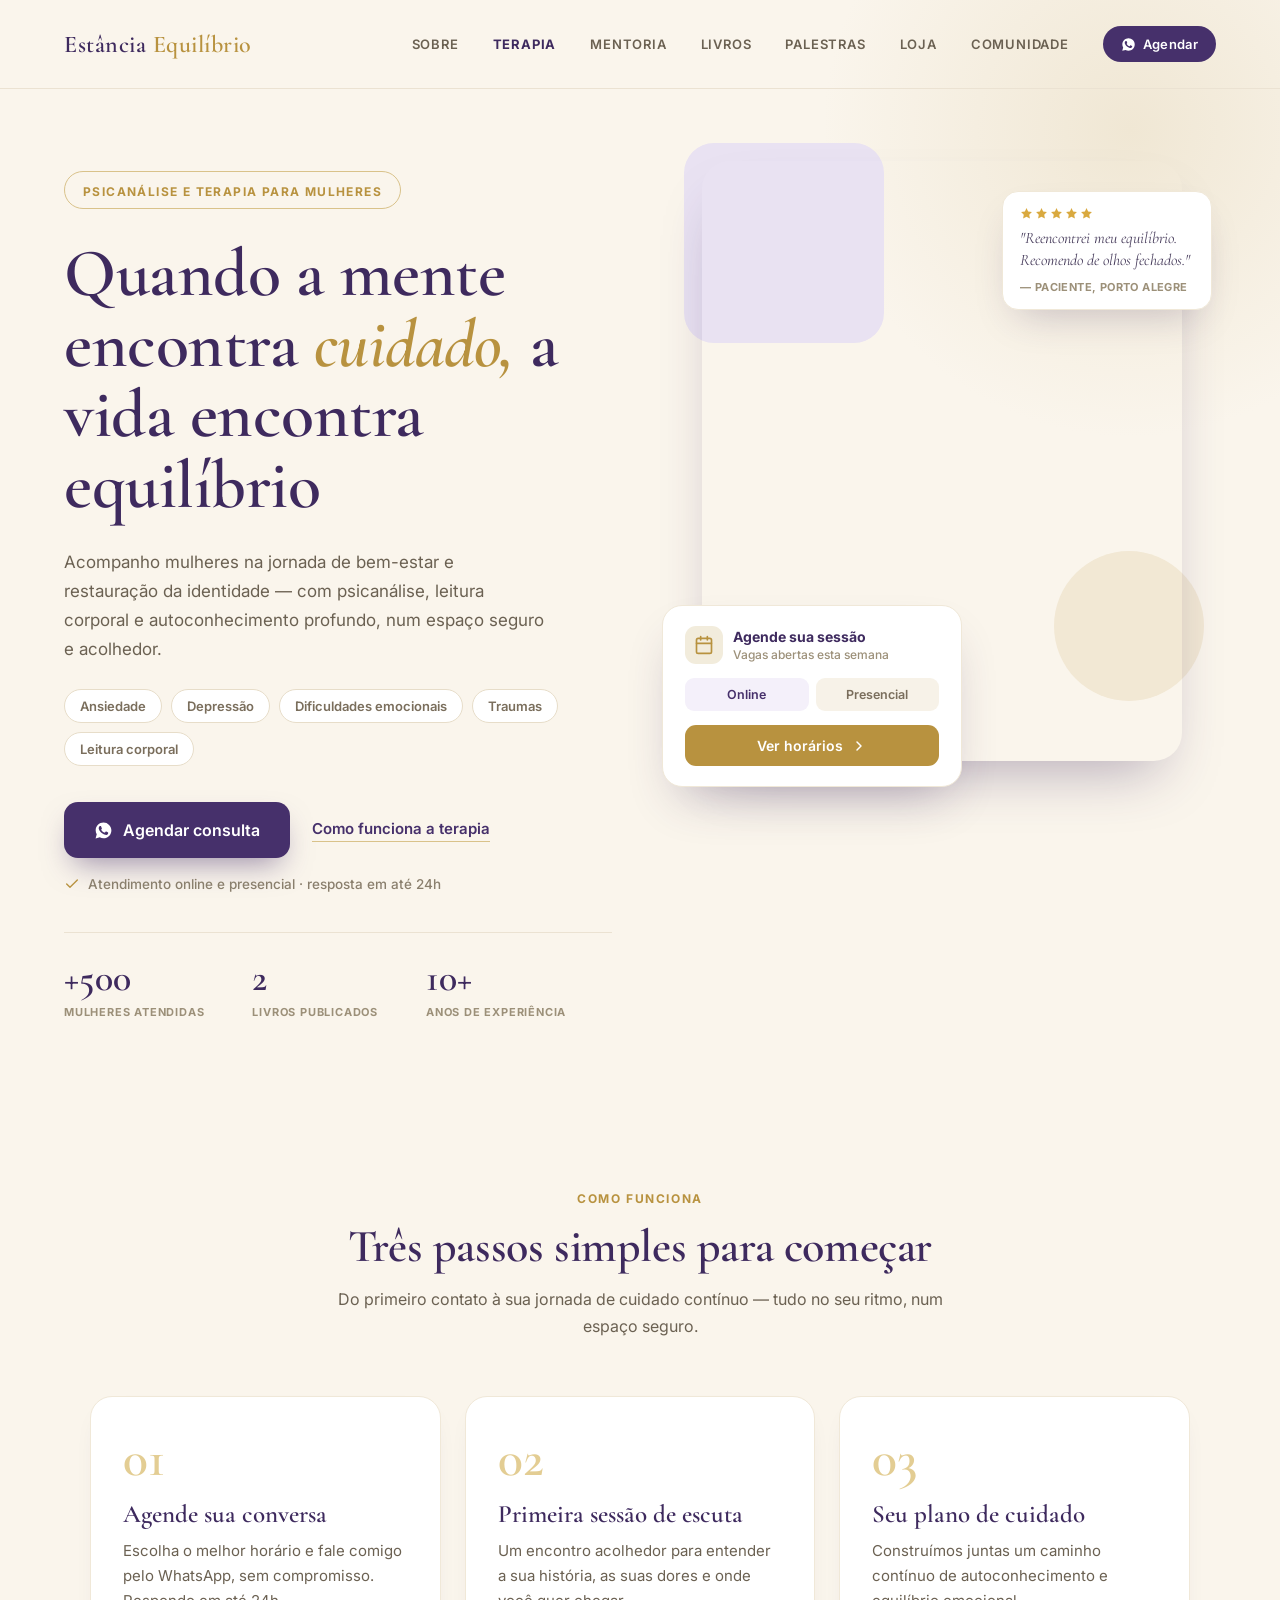
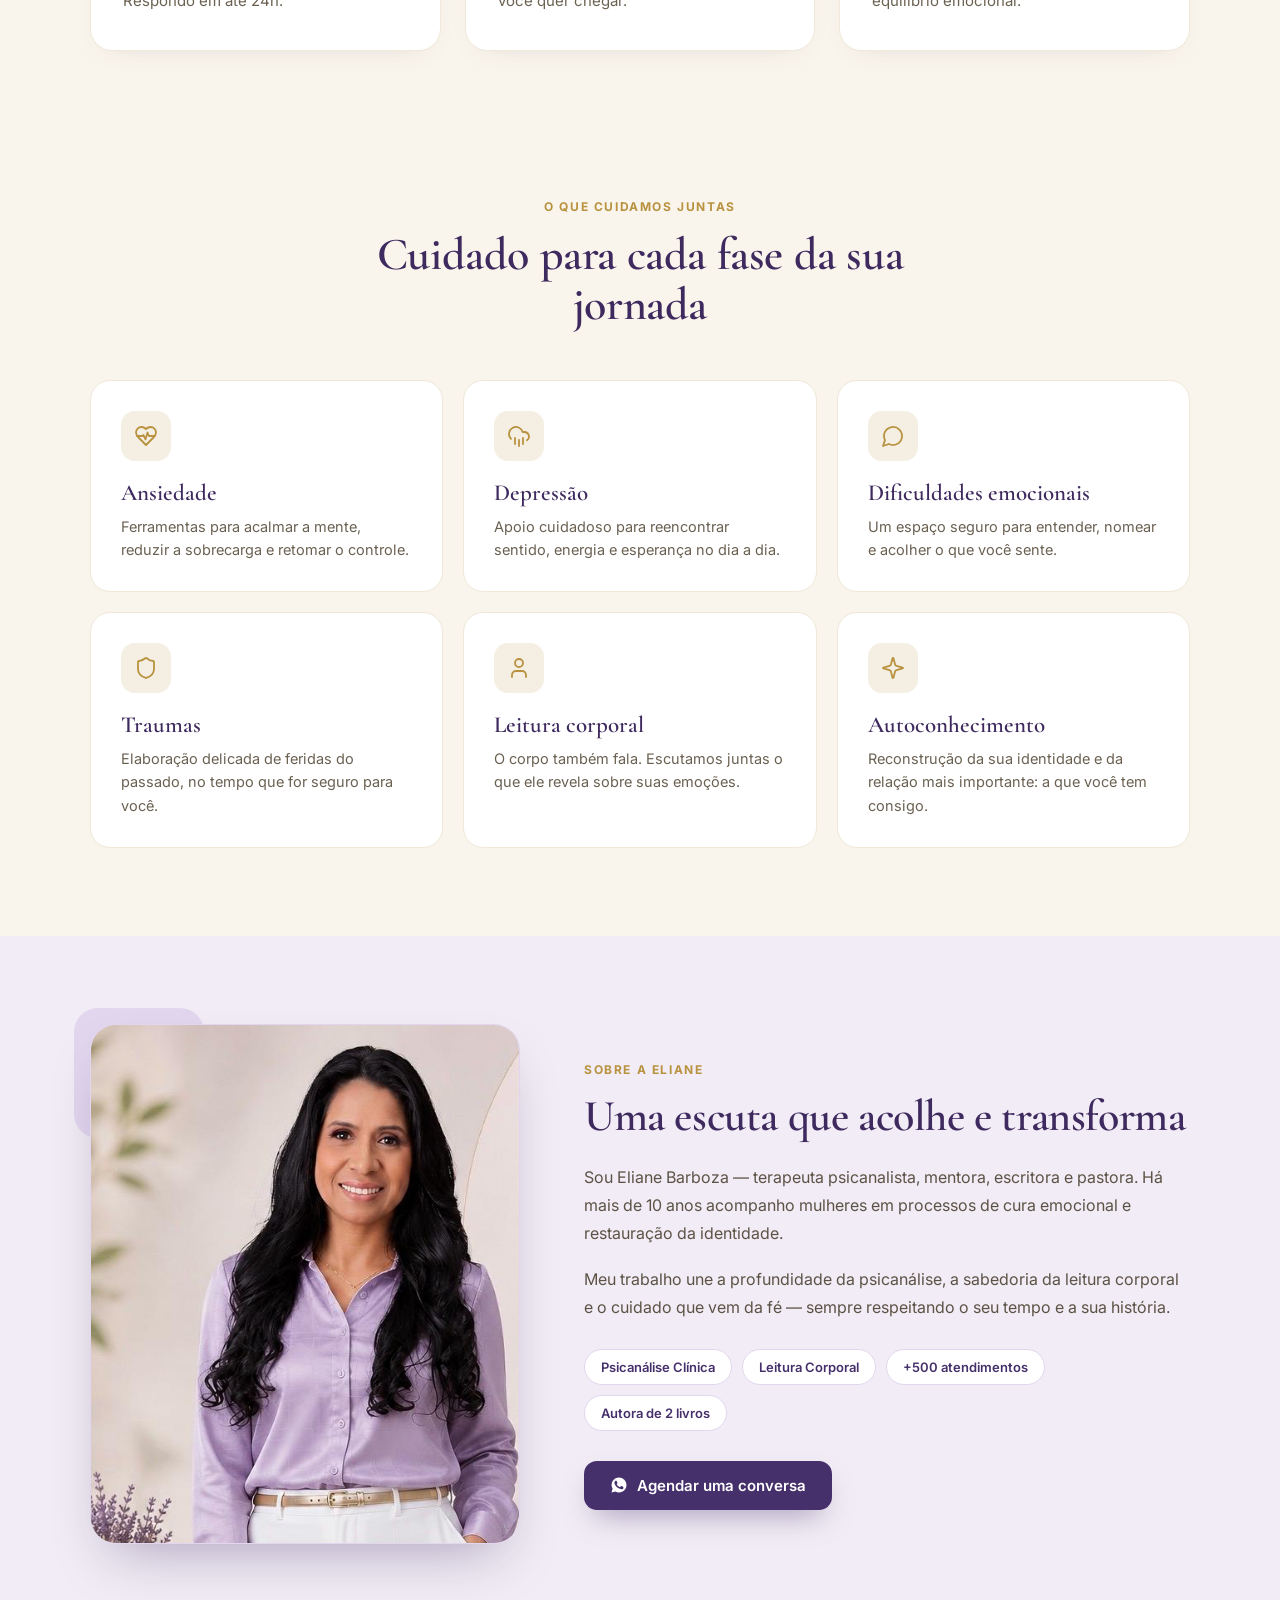
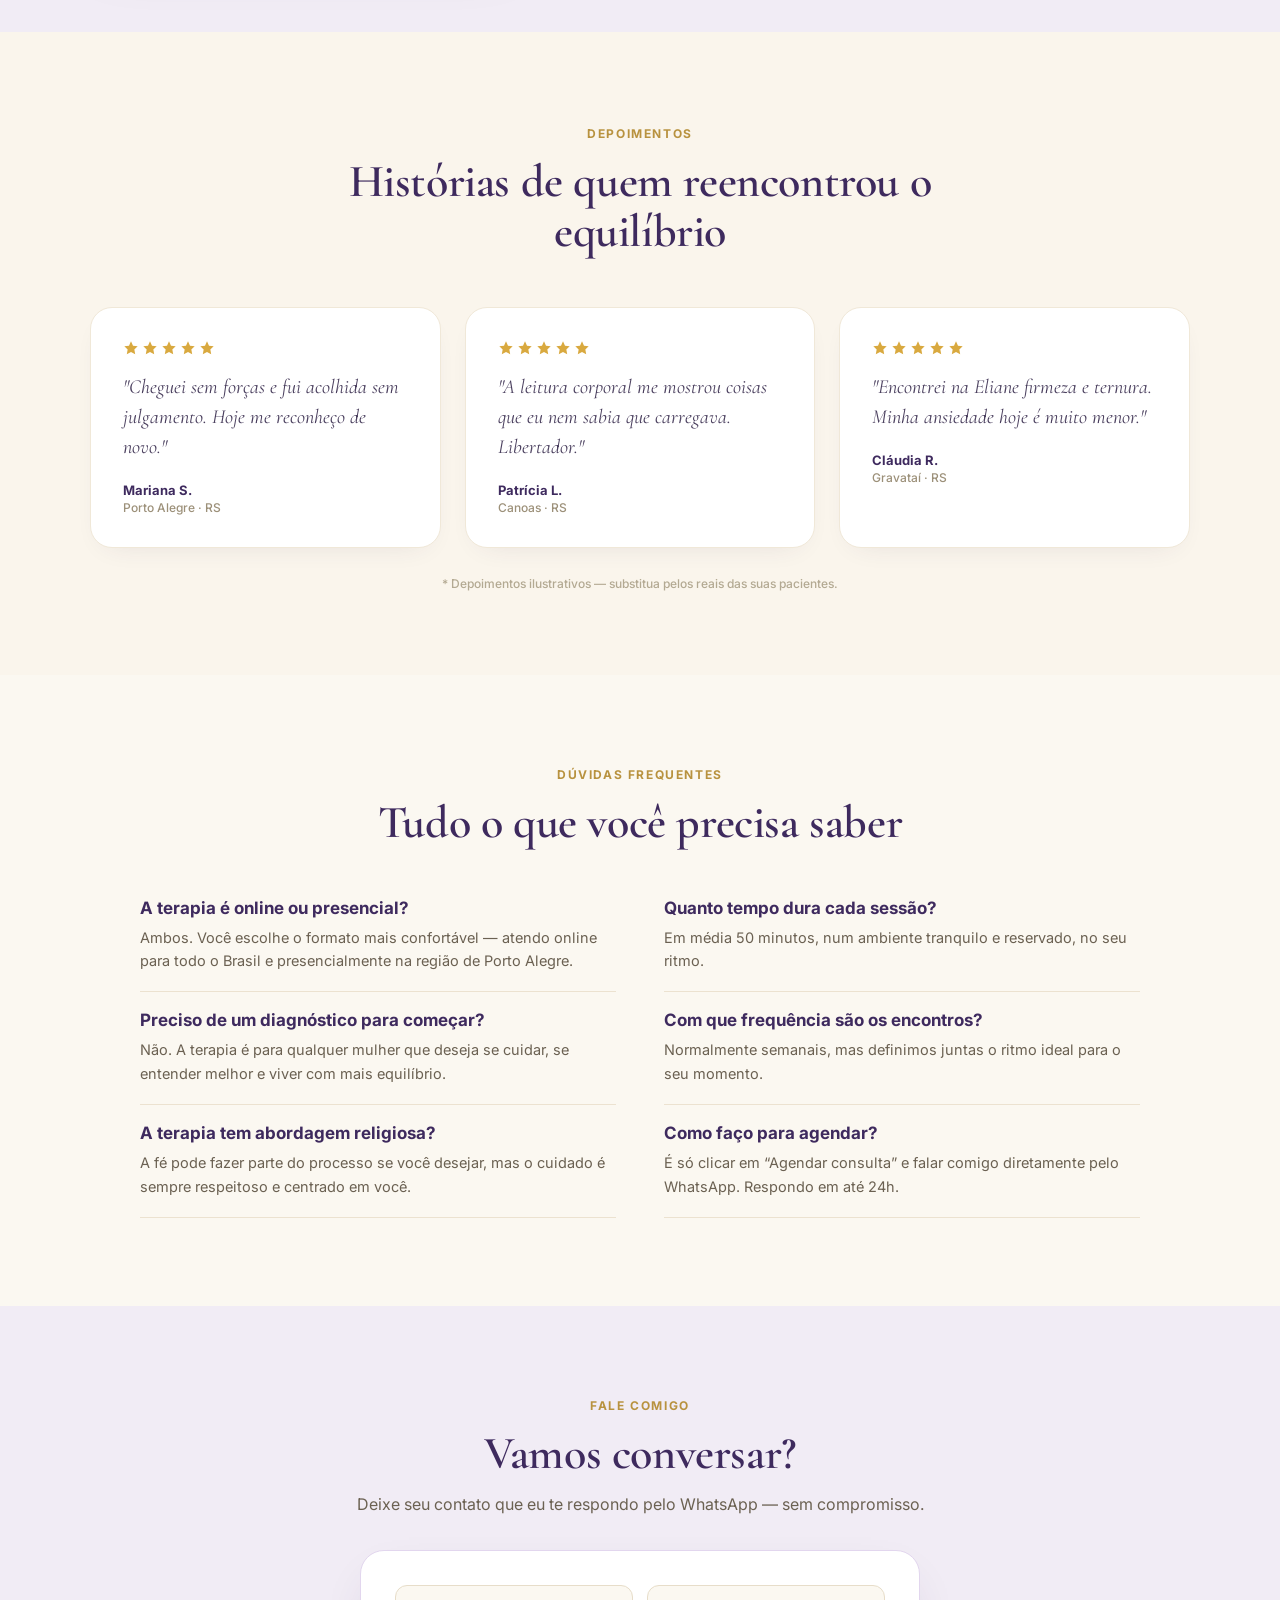
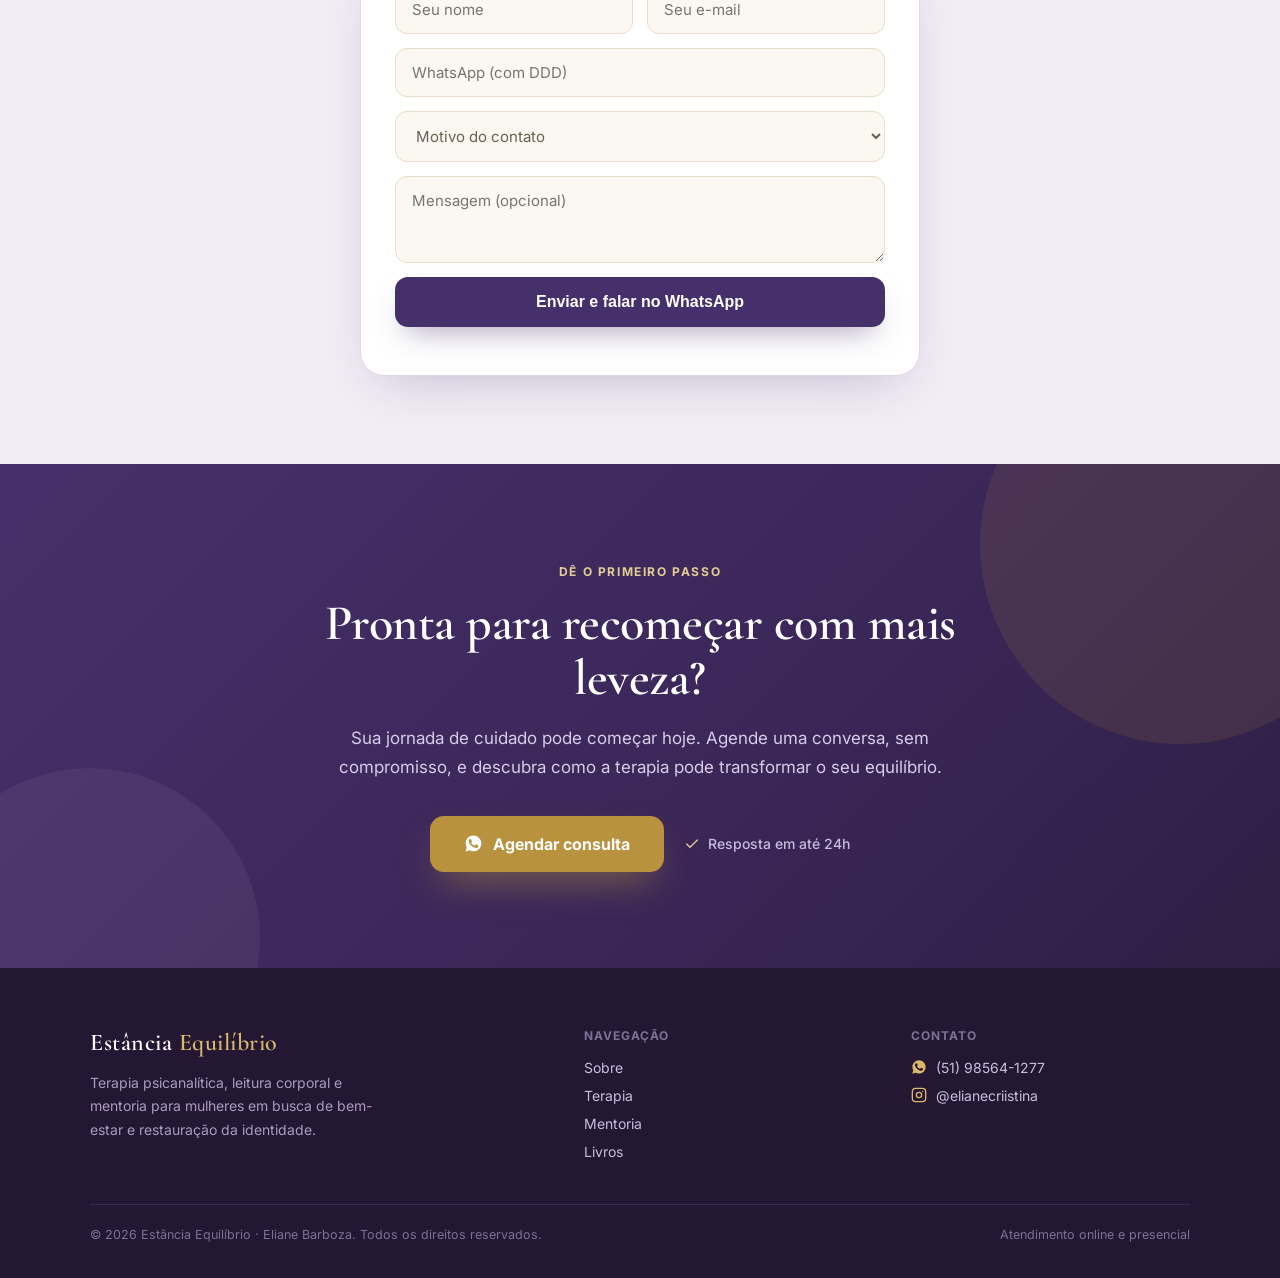
==== commit aa0e5c31: "copy(design-novo): hero badge -> Psicanalise e Terapia para Mulheres" ====
--- a/index.html
+++ b/index.html
@@ -1,943 +1,555 @@
 <!DOCTYPE html>
-<html lang="pt-BR">
-<head>
-<meta charset="UTF-8">
-<meta name="viewport" content="width=device-width, initial-scale=1.0">
-<title>Eliane Barboza da Silva — Estância Equilíbrio</title>
-<link href="https://fonts.googleapis.com/css2?family=Cormorant+Garamond:ital,wght@0,300;0,400;0,600;0,700;1,300;1,400&family=Inter:wght@300;400;500;600&family=Playfair+Display:ital,wght@0,400;0,700;1,400&display=swap" rel="stylesheet">
-<style>
-*{margin:0;padding:0;box-sizing:border-box}
-:root{
-  --purple:#36125A;
-  --purple-light:#5A2A8C;
-  --gold:#C19B3C;
-  --gold-light:#D4B86A;
-  --cream:#FAF6F0;
-  --cream-dark:#EDE4D8;
-  --sage:#7A9E7E;
-  --text:#2C1A40;
-  --text-light:#7A6890;
+<html><head><link rel="preconnect" href="https://fonts.googleapis.com"><link rel="preconnect" href="https://fonts.gstatic.com" crossorigin><link href="https://fonts.googleapis.com/css2?family=Cormorant+Garamond:ital,wght@0,400;0,500;0,600;0,700;1,400&family=Inter:wght@300;400;500;600;700;800;900&display=swap" rel="stylesheet">
+<meta charset="utf-8">
+<meta name="viewport" content="width=device-width, initial-scale=1">
+<style id="eq-responsive">
+@media (max-width:980px){
+  nav{flex-wrap:wrap;gap:14px!important;padding:18px 20px!important;}
+  nav>div{gap:14px!important;flex-wrap:wrap;justify-content:center;}
+  [style*="grid-template-columns:1fr 1fr"]{grid-template-columns:1fr!important;gap:40px!important;}
+  [style*="grid-template-columns:repeat(3,1fr)"]{grid-template-columns:1fr!important;}
+  [style*="grid-template-columns:430px 1fr"]{grid-template-columns:1fr!important;gap:34px!important;}
+  [style*="grid-template-columns:1.6fr 1fr 1fr"]{grid-template-columns:1fr!important;gap:28px!important;}
+  section,[style*="padding:96px 64px"],[style*="padding:64px 64px"],[style*="padding:90px 64px"],[style*="padding:88px 64px"],footer{padding-left:22px!important;padding-right:22px!important;}
+  [style*="padding:64px 64px 72px"]{padding:32px 22px 48px!important;}
+  [style*="font-size:68px"]{font-size:38px!important;}
+  [style*="font-size:50px"],[style*="font-size:46px"],[style*="font-size:44px"]{font-size:30px!important;}
+  [style*="width:480px"]{width:100%!important;max-width:480px;margin:0 auto;}
+  video[src*="hero-video"]{width:100%!important;height:auto!important;aspect-ratio:4/5;}
+  img[src*="hero.jpg"]{width:100%!important;height:auto!important;}
+  /* hero no celular: foto/video primeiro */
+  [style*="align-items:flex-start;padding-top:8px"]{order:-1!important;margin-bottom:38px!important;}
+  /* baloes visiveis SOBRE a foto, dentro da tela */
+  [style*="bottom:-26px;left:-40px"]{left:10px!important;right:10px!important;width:auto!important;bottom:-14px!important;}
+  [style*="top:30px;right:-30px"]{right:8px!important;top:10px!important;width:150px!important;}
+  [style*="gap:48px;border-top"]{gap:24px!important;flex-wrap:wrap;}
 }
-html{scroll-behavior:smooth}
-body{font-family:'Inter',sans-serif;background:var(--cream);color:var(--text);line-height:1.7}
-
-/* ─── NAV ─── */
-nav{
-  position:fixed;top:0;width:100%;z-index:100;
-  background:rgba(250,246,240,0.95);
-  backdrop-filter:blur(12px);
-  border-bottom:1px solid rgba(193,155,60,0.2);
-  padding:0 40px;
-  display:flex;align-items:center;justify-content:space-between;
-  height:70px;
-}
-.nav-logo{
-  font-family:'Cormorant Garamond',serif;
-  font-size:20px;font-weight:600;letter-spacing:0.05em;
-  color:var(--purple);
-}
-.nav-logo span{color:var(--gold);display:block;font-size:11px;font-weight:400;letter-spacing:0.15em;text-transform:uppercase}
-.nav-links{display:flex;gap:28px;list-style:none}
-.nav-links a{font-size:12px;font-weight:500;letter-spacing:0.08em;text-transform:uppercase;color:var(--text-light);text-decoration:none;transition:color 0.2s}
-.nav-links a:hover{color:var(--gold)}
-.nav-cta{background:var(--purple);color:#fff;padding:10px 22px;border-radius:30px;font-size:12px;font-weight:600;letter-spacing:0.06em;text-decoration:none;transition:background 0.2s}
-.nav-cta:hover{background:var(--purple-light)}
-.hamburger{display:none;flex-direction:column;gap:5px;cursor:pointer;background:none;border:none}
-.hamburger span{width:24px;height:2px;background:var(--purple);display:block}
-
-/* ─── HERO ─── */
-.hero{
-  min-height:100vh;
-  display:flex;align-items:center;
-  background:linear-gradient(135deg, #F5EEF8 0%, #FAF6F0 50%, #EDE4D8 100%);
-  padding:100px 40px 60px;
-  position:relative;overflow:hidden;
-}
-.hero::before{
-  content:'';position:absolute;top:-100px;right:-100px;
-  width:600px;height:600px;border-radius:50%;
-  background:radial-gradient(circle, rgba(193,155,60,0.06) 0%, transparent 70%);
-}
-.hero::after{
-  content:'';position:absolute;bottom:-80px;left:-60px;
-  width:400px;height:400px;border-radius:50%;
-  background:radial-gradient(circle, rgba(54,18,90,0.05) 0%, transparent 70%);
-}
-.hero-inner{max-width:1100px;margin:0 auto;display:grid;grid-template-columns:1fr 1fr;gap:80px;align-items:center;position:relative;z-index:1}
-.hero-tag{display:inline-block;border:1px solid var(--gold);color:var(--gold);font-size:11px;font-weight:600;letter-spacing:0.15em;text-transform:uppercase;padding:6px 18px;border-radius:30px;margin-bottom:24px}
-.hero h1{font-family:'Cormorant Garamond',serif;font-size:clamp(42px,5vw,72px);font-weight:600;color:var(--purple);line-height:1.1;margin-bottom:20px}
-.hero h1 em{font-style:italic;color:var(--gold)}
-.hero-sub{font-size:16px;color:var(--text-light);line-height:1.8;max-width:440px;margin-bottom:40px}
-.hero-btns{display:flex;gap:16px;flex-wrap:wrap}
-.btn-primary{background:var(--purple);color:#fff;padding:14px 32px;border-radius:40px;text-decoration:none;font-size:14px;font-weight:600;letter-spacing:0.04em;transition:all 0.2s;box-shadow:0 8px 30px rgba(54,18,90,0.25)}
-.btn-primary:hover{background:var(--purple-light);transform:translateY(-2px)}
-.btn-outline{border:2px solid var(--gold);color:var(--gold);padding:12px 30px;border-radius:40px;text-decoration:none;font-size:14px;font-weight:600;letter-spacing:0.04em;transition:all 0.2s}
-.btn-outline:hover{background:var(--gold);color:#fff}
-.hero-photo{position:relative}
-.hero-photo-frame{
-  width:100%;aspect-ratio:3/4;max-width:380px;margin:0 auto;
-  background:linear-gradient(160deg, var(--cream-dark), #D4BAE8);
-  border-radius:60px 60px 60px 20px;
-  display:flex;align-items:center;justify-content:center;
-  font-size:80px;position:relative;overflow:hidden;
-  box-shadow:0 30px 80px rgba(54,18,90,0.15);
-}
-.hero-photo-frame::after{
-  content:'FOTO\AEliane';white-space:pre;
-  font-family:'Inter',sans-serif;font-size:14px;font-weight:500;
-  color:rgba(54,18,90,0.4);text-align:center;letter-spacing:0.1em;text-transform:uppercase;
-}
-.hero-badge{
-  position:absolute;bottom:-16px;right:-10px;
-  background:var(--gold);color:#fff;padding:14px 20px;border-radius:16px;
-  font-family:'Cormorant Garamond',serif;font-size:13px;font-weight:600;
-  box-shadow:0 8px 24px rgba(193,155,60,0.4);text-align:center;line-height:1.3;
-}
-.hero-stats{display:flex;gap:32px;margin-top:40px}
-.stat-num{font-family:'Cormorant Garamond',serif;font-size:36px;font-weight:700;color:var(--purple);display:block;line-height:1}
-.stat-label{font-size:11px;color:var(--text-light);letter-spacing:0.06em;text-transform:uppercase}
-
-/* ─── SECTION BASE ─── */
-.section{padding:100px 40px}
-.section-inner{max-width:1100px;margin:0 auto}
-.section-tag{font-size:11px;font-weight:600;letter-spacing:0.15em;text-transform:uppercase;color:var(--gold);display:block;margin-bottom:12px}
-.section-title{font-family:'Cormorant Garamond',serif;font-size:clamp(34px,4vw,54px);font-weight:600;color:var(--purple);line-height:1.15;margin-bottom:20px}
-.section-title em{font-style:italic;color:var(--gold)}
-.section-sub{font-size:16px;color:var(--text-light);max-width:560px;line-height:1.8;margin-bottom:50px}
-.gold-divider{width:60px;height:2px;background:linear-gradient(90deg,var(--gold),var(--gold-light));margin:20px 0;border-radius:2px}
-
-/* ─── SOBRE ─── */
-.sobre{background:#fff}
-.sobre-grid{display:grid;grid-template-columns:1fr 1fr;gap:80px;align-items:center}
-.sobre-photo{
-  aspect-ratio:1;background:linear-gradient(135deg,var(--cream-dark),#D4BAE8);
-  border-radius:40px 40px 20px 40px;
-  display:flex;align-items:center;justify-content:center;
-  font-size:13px;font-weight:500;color:rgba(54,18,90,0.4);
-  letter-spacing:0.1em;text-transform:uppercase;
-  box-shadow:0 20px 60px rgba(54,18,90,0.1);
-}
-.sobre-text p{font-size:15px;color:var(--text-light);line-height:1.9;margin-bottom:16px}
-.sobre-text p strong{color:var(--purple)}
-.sobre-tags{display:flex;flex-wrap:wrap;gap:10px;margin-top:24px}
-.tag{border:1px solid var(--cream-dark);background:var(--cream);padding:6px 16px;border-radius:30px;font-size:12px;color:var(--text-light);font-weight:500}
-
-/* ─── SERVICES GRID ─── */
-.services{background:var(--cream)}
-.services-grid{display:grid;grid-template-columns:repeat(3,1fr);gap:24px}
-.service-card{
-  background:#fff;border-radius:24px;padding:36px 28px;
-  border:1px solid var(--cream-dark);
-  transition:all 0.3s;cursor:pointer;
-}
-.service-card:hover{transform:translateY(-6px);box-shadow:0 20px 50px rgba(54,18,90,0.1);border-color:var(--gold)}
-.service-icon{font-size:32px;margin-bottom:16px;display:block}
-.service-title{font-family:'Cormorant Garamond',serif;font-size:24px;font-weight:700;color:var(--purple);margin-bottom:10px}
-.service-desc{font-size:14px;color:var(--text-light);line-height:1.7}
-.service-link{display:inline-block;margin-top:16px;font-size:12px;font-weight:600;color:var(--gold);letter-spacing:0.06em;text-transform:uppercase;text-decoration:none}
-.service-link::after{content:' →'}
-
-/* ─── TERAPIA ─── */
-.terapia{background:#fff}
-.terapia-grid{display:grid;grid-template-columns:1fr 1fr;gap:60px;align-items:start}
-.modality-card{background:var(--cream);border-radius:16px;padding:24px;margin-bottom:16px;border-left:3px solid var(--gold)}
-.modality-title{font-family:'Cormorant Garamond',serif;font-size:20px;font-weight:700;color:var(--purple);margin-bottom:6px}
-.modality-desc{font-size:14px;color:var(--text-light);line-height:1.7}
-.terapia-cta{background:var(--purple);color:#fff;padding:50px;border-radius:24px;margin-top:24px}
-.terapia-cta h3{font-family:'Cormorant Garamond',serif;font-size:28px;font-weight:600;margin-bottom:12px}
-.terapia-cta p{font-size:14px;opacity:0.8;margin-bottom:24px;line-height:1.7}
-.btn-gold{background:var(--gold);color:#fff;padding:12px 28px;border-radius:30px;text-decoration:none;font-size:13px;font-weight:600;display:inline-block;transition:all 0.2s}
-.btn-gold:hover{background:var(--gold-light)}
-
-/* ─── MENTORIA ─── */
-.mentoria{background:linear-gradient(135deg, #2A0E50 0%, #4A1A80 100%);color:#fff;position:relative;overflow:hidden}
-.mentoria::before{content:'';position:absolute;top:0;right:0;width:500px;height:500px;border-radius:50%;background:radial-gradient(circle,rgba(193,155,60,0.1) 0%,transparent 70%)}
-.mentoria .section-tag{color:var(--gold-light)}
-.mentoria .section-title{color:#fff}
-.mentoria .section-sub{color:rgba(255,255,255,0.7)}
-.mentoria-card{
-  background:rgba(255,255,255,0.07);border:1px solid rgba(193,155,60,0.3);
-  border-radius:24px;padding:44px;
-  display:grid;grid-template-columns:1fr 1fr;gap:60px;align-items:center;
-}
-.mentoria-badge{display:inline-block;background:var(--gold);color:#fff;padding:8px 20px;border-radius:30px;font-size:11px;font-weight:700;letter-spacing:0.12em;text-transform:uppercase;margin-bottom:20px}
-.mentoria-card h3{font-family:'Cormorant Garamond',serif;font-size:40px;font-weight:700;line-height:1.1;margin-bottom:16px;color:#fff}
-.mentoria-card p{font-size:15px;color:rgba(255,255,255,0.75);line-height:1.8;margin-bottom:24px}
-.mentoria-pillars{display:grid;grid-template-columns:1fr 1fr;gap:16px}
-.pillar{background:rgba(255,255,255,0.05);border:1px solid rgba(193,155,60,0.2);border-radius:12px;padding:18px}
-.pillar-icon{font-size:20px;margin-bottom:8px;display:block}
-.pillar-title{font-size:13px;font-weight:600;color:var(--gold-light);margin-bottom:4px}
-.pillar-desc{font-size:12px;color:rgba(255,255,255,0.6);line-height:1.5}
-
-/* ─── LIVROS ─── */
-.livros{background:var(--cream)}
-.livros-grid{display:grid;grid-template-columns:1fr 1fr;gap:40px}
-.livro-card{background:#fff;border-radius:24px;overflow:hidden;box-shadow:0 10px 40px rgba(54,18,90,0.08);transition:transform 0.3s}
-.livro-card:hover{transform:translateY(-6px)}
-.livro-capa{
-  height:260px;
-  display:flex;align-items:flex-end;padding:28px;
-  position:relative;
-}
-.livro-capa-1{background:linear-gradient(160deg, #4A1A80, #C19B3C)}
-.livro-capa-2{background:linear-gradient(160deg, #36125A, #7A9E7E)}
-.livro-capa-title{font-family:'Cormorant Garamond',serif;font-size:28px;font-weight:700;color:#fff;line-height:1.2;position:relative;z-index:1}
-.livro-capa-author{font-size:12px;color:rgba(255,255,255,0.7);margin-top:6px;letter-spacing:0.06em}
-.livro-capa::before{content:'';position:absolute;inset:0;background:linear-gradient(transparent 30%,rgba(0,0,0,0.4))}
-.livro-body{padding:28px}
-.livro-body p{font-size:14px;color:var(--text-light);line-height:1.7;margin-bottom:20px}
-.livro-btns{display:flex;gap:10px;flex-wrap:wrap}
-.btn-sm{padding:8px 18px;border-radius:20px;font-size:12px;font-weight:600;text-decoration:none;display:inline-block}
-.btn-sm-gold{background:var(--gold);color:#fff}
-.btn-sm-outline{border:1.5px solid var(--purple);color:var(--purple)}
-
-/* ─── PALESTRAS ─── */
-.palestras{background:#fff}
-.palestras-grid{display:grid;grid-template-columns:1fr 1fr;gap:60px;align-items:center}
-.temas-list{display:flex;flex-direction:column;gap:16px}
-.tema-item{display:flex;gap:16px;align-items:flex-start;padding:20px;border:1px solid var(--cream-dark);border-radius:16px;background:var(--cream);transition:border-color 0.2s}
-.tema-item:hover{border-color:var(--gold)}
-.tema-num{font-family:'Cormorant Garamond',serif;font-size:32px;font-weight:700;color:var(--gold);opacity:0.5;line-height:1;flex-shrink:0;width:40px}
-.tema-title{font-weight:600;font-size:14px;color:var(--purple);margin-bottom:4px}
-.tema-desc{font-size:13px;color:var(--text-light);line-height:1.6}
-.palestras-cta{background:var(--cream-dark);border-radius:24px;padding:44px}
-.palestras-cta h3{font-family:'Cormorant Garamond',serif;font-size:30px;color:var(--purple);margin-bottom:12px}
-.palestras-cta p{font-size:14px;color:var(--text-light);line-height:1.7;margin-bottom:28px}
-
-/* ─── LOJA ─── */
-.loja{background:linear-gradient(160deg, #F5EEF8, var(--cream))}
-.loja-grid{display:grid;grid-template-columns:repeat(3,1fr);gap:24px;margin-top:50px}
-.produto-card{background:#fff;border-radius:20px;overflow:hidden;border:1px solid var(--cream-dark);transition:all 0.3s}
-.produto-card:hover{box-shadow:0 16px 40px rgba(54,18,90,0.12);transform:translateY(-4px)}
-.produto-img{height:200px;display:flex;align-items:center;justify-content:center;font-size:48px}
-.produto-img-1{background:linear-gradient(135deg,#F0E6FF,#E8D0FF)}
-.produto-img-2{background:linear-gradient(135deg,#FFF0E6,#FFE0C8)}
-.produto-img-3{background:linear-gradient(135deg,#E6F0FF,#C8D8FF)}
-.produto-body{padding:20px}
-.produto-cat{font-size:10px;font-weight:700;letter-spacing:0.12em;text-transform:uppercase;color:var(--gold);margin-bottom:6px}
-.produto-name{font-family:'Cormorant Garamond',serif;font-size:18px;font-weight:700;color:var(--purple);margin-bottom:8px}
-.produto-desc{font-size:13px;color:var(--text-light);line-height:1.6;margin-bottom:16px}
-.produto-price{font-size:18px;font-weight:700;color:var(--purple);margin-bottom:12px}
-.btn-buy{width:100%;background:var(--purple);color:#fff;border:none;padding:10px;border-radius:10px;font-size:13px;font-weight:600;cursor:pointer;transition:background 0.2s}
-.btn-buy:hover{background:var(--purple-light)}
-.loja-banner{background:var(--purple);border-radius:24px;padding:44px;display:grid;grid-template-columns:1fr auto;gap:40px;align-items:center;margin-top:40px;color:#fff}
-.loja-banner h3{font-family:'Cormorant Garamond',serif;font-size:32px;font-weight:600;margin-bottom:10px}
-.loja-banner p{font-size:15px;opacity:0.8}
-
-/* ─── FÉ / COMUNIDADE ─── */
-.fe{background:linear-gradient(160deg, #1A0A30, #2E0E55);color:#fff;text-align:center;padding:100px 40px}
-.fe-inner{max-width:700px;margin:0 auto}
-.fe .section-tag{color:var(--gold-light)}
-.fe .section-title{color:#fff;text-align:center}
-.tetelestai{
-  font-family:'Cormorant Garamond',serif;
-  font-size:clamp(60px,10vw,120px);font-style:italic;font-weight:300;
-  color:rgba(193,155,60,0.15);display:block;line-height:1;margin:20px 0;
-  letter-spacing:-0.02em;
-}
-.fe-quote{font-family:'Cormorant Garamond',serif;font-size:22px;font-style:italic;color:rgba(255,255,255,0.8);line-height:1.6;margin-bottom:12px}
-.fe-ref{font-size:12px;color:var(--gold-light);letter-spacing:0.1em}
-.fe-desc{font-size:15px;color:rgba(255,255,255,0.65);line-height:1.8;margin:32px 0}
-.community-cards{display:grid;grid-template-columns:repeat(3,1fr);gap:20px;margin-top:44px;text-align:left}
-.community-card{background:rgba(255,255,255,0.06);border:1px solid rgba(193,155,60,0.2);border-radius:16px;padding:24px}
-.community-card-icon{font-size:24px;margin-bottom:12px}
-.community-card-title{font-size:14px;font-weight:600;color:var(--gold-light);margin-bottom:6px}
-.community-card-desc{font-size:13px;color:rgba(255,255,255,0.6);line-height:1.6}
-
-/* ─── DEPOIMENTOS ─── */
-.depoimentos{background:var(--cream)}
-.depo-grid{display:grid;grid-template-columns:repeat(3,1fr);gap:24px}
-.depo-card{background:#fff;border-radius:20px;padding:32px;border:1px solid var(--cream-dark)}
-.depo-stars{color:var(--gold);font-size:14px;margin-bottom:14px}
-.depo-text{font-family:'Cormorant Garamond',serif;font-size:18px;font-style:italic;color:var(--text);line-height:1.6;margin-bottom:20px}
-.depo-author{display:flex;align-items:center;gap:12px}
-.depo-avatar{width:42px;height:42px;border-radius:50%;background:var(--cream-dark);display:flex;align-items:center;justify-content:center;font-size:18px}
-.depo-name{font-size:14px;font-weight:600;color:var(--purple)}
-.depo-area{font-size:12px;color:var(--text-light)}
-
-/* ─── CONTATO ─── */
-.contato{background:#fff}
-.contato-grid{display:grid;grid-template-columns:1fr 1fr;gap:80px;align-items:start}
-.contato-info h3{font-family:'Cormorant Garamond',serif;font-size:36px;color:var(--purple);margin-bottom:16px}
-.contato-info p{font-size:15px;color:var(--text-light);line-height:1.8;margin-bottom:32px}
-.contato-item{display:flex;gap:16px;align-items:flex-start;margin-bottom:20px}
-.contato-icon{width:44px;height:44px;background:var(--cream);border-radius:12px;display:flex;align-items:center;justify-content:center;font-size:18px;flex-shrink:0}
-.contato-label{font-size:11px;font-weight:700;text-transform:uppercase;letter-spacing:0.1em;color:var(--gold);margin-bottom:2px}
-.contato-value{font-size:14px;color:var(--purple);font-weight:500}
-.form{display:flex;flex-direction:column;gap:16px}
-.form-row{display:grid;grid-template-columns:1fr 1fr;gap:16px}
-.form input,.form select,.form textarea{
-  width:100%;padding:14px 18px;border:1.5px solid var(--cream-dark);border-radius:12px;
-  font-family:'Inter',sans-serif;font-size:14px;color:var(--text);background:var(--cream);
-  outline:none;transition:border-color 0.2s;
-}
-.form input:focus,.form select:focus,.form textarea:focus{border-color:var(--gold)}
-.form textarea{min-height:120px;resize:vertical}
-.form-submit{background:var(--purple);color:#fff;border:none;padding:16px;border-radius:40px;font-size:15px;font-weight:600;cursor:pointer;transition:all 0.2s;letter-spacing:0.04em}
-.form-submit:hover{background:var(--purple-light);transform:translateY(-2px)}
-
-/* ─── FOOTER ─── */
-footer{background:var(--purple);color:rgba(255,255,255,0.6);padding:60px 40px 30px}
-.footer-inner{max-width:1100px;margin:0 auto}
-.footer-top{display:grid;grid-template-columns:2fr 1fr 1fr 1fr;gap:40px;margin-bottom:50px}
-.footer-brand h3{font-family:'Cormorant Garamond',serif;font-size:22px;color:#fff;margin-bottom:8px}
-.footer-brand p{font-size:13px;line-height:1.8;margin-bottom:20px}
-.footer-social{display:flex;gap:12px}
-.social-btn{width:38px;height:38px;background:rgba(255,255,255,0.1);border-radius:10px;display:flex;align-items:center;justify-content:center;font-size:16px;text-decoration:none;transition:background 0.2s}
-.social-btn:hover{background:var(--gold)}
-.footer-col h4{font-size:12px;font-weight:700;letter-spacing:0.12em;text-transform:uppercase;color:var(--gold-light);margin-bottom:16px}
-.footer-col ul{list-style:none}
-.footer-col li{margin-bottom:10px}
-.footer-col a{font-size:13px;color:rgba(255,255,255,0.6);text-decoration:none;transition:color 0.2s}
-.footer-col a:hover{color:var(--gold-light)}
-.footer-bottom{border-top:1px solid rgba(255,255,255,0.1);padding-top:24px;display:flex;justify-content:space-between;align-items:center;font-size:12px;flex-wrap:wrap;gap:12px}
-
-/* ─── MOBILE ─── */
-@media(max-width:900px){
-  nav{padding:0 20px}
-  .nav-links{display:none}
-  .hamburger{display:flex}
-  .hero-inner,.sobre-grid,.terapia-grid,.palestras-grid,.contato-grid,.mentoria-card,.livros-grid{grid-template-columns:1fr}
-  .services-grid,.community-cards,.depo-grid,.loja-grid{grid-template-columns:1fr}
-  .hero-photo{display:none}
-  .footer-top{grid-template-columns:1fr 1fr}
-  .form-row{grid-template-columns:1fr}
-  .section{padding:70px 20px}
-  .loja-banner{grid-template-columns:1fr}
-}
-</style>
-
-<style>
-.depo-videos{display:grid;grid-template-columns:repeat(auto-fit,minmax(240px,1fr));gap:22px}
-.depo-video{background:#fff;border-radius:18px;overflow:hidden;box-shadow:0 10px 34px rgba(60,40,30,.10);border:1px solid rgba(0,0,0,.04)}
-.depo-video video{width:100%;display:block;aspect-ratio:4/5;object-fit:cover;background:#1c1413;cursor:pointer}
-.depo-vcap{padding:13px 16px;font-size:13px;color:#9a8472;text-align:center;letter-spacing:.3px}
-.depo-vcap .stars{color:#c9a24b;letter-spacing:2px;display:block;margin-bottom:3px}
 </style>
 </head>
 <body>
 
-<!-- NAV -->
-<nav>
-  <div class="nav-logo">
-    Eliane Barboza da Silva
-    <span>Estância Equilíbrio</span>
-  </div>
-  <ul class="nav-links">
-    <li><a href="#sobre">Sobre</a></li>
-    <li><a href="#terapia">Terapia</a></li>
-    <li><a href="#mentoria">Mentoria</a></li>
-    <li><a href="#livros">Livros</a></li>
-    <li><a href="#palestras">Palestras</a></li>
-    <li><a href="/loja.html">Loja</a></li>
-    <li><a href="#fe">Comunidade</a></li>
-  </ul>
-  <a href="https://wa.me/5551985641277?text=Ol%C3%A1%2C%20gostaria%20de%20agendar%20uma%20consulta" target="_blank" class="nav-cta">Agendar consulta</a>
-  <button class="hamburger" onclick="this.nextElementSibling?.classList.toggle('open')">
-    <span></span><span></span><span></span>
-  </button>
-</nav>
-
-<!-- HERO -->
-<section class="hero" id="inicio">
-  <div class="hero-inner">
-    <div class="hero-content">
-      <span class="hero-tag">Terapeuta Psicanalista · Mentora · Escritora · Pastora</span>
-      <h1>Quando a mente encontra <em>cuidado,</em> a vida encontra equilíbrio</h1>
-      <p class="hero-sub">Eliane Barboza acompanha mulheres na jornada de bem-estar e restauração da identidade — através da psicanálise, da leitura corporal, da fé e do autoconhecimento profundo.</p>
-      <div class="hero-btns">
-        <a href="https://wa.me/5551985641277?text=Ol%C3%A1%2C%20gostaria%20de%20agendar%20uma%20consulta" target="_blank" class="btn-primary">Agendar consulta</a>
-        <a href="#mentoria" class="btn-outline">Conhecer mentorias</a>
-      </div>
-      <div class="hero-stats">
+<helmet>
+<link rel="preconnect" href="https://fonts.googleapis.com">
+<link rel="preconnect" href="https://fonts.gstatic.com" crossorigin="">
+<style>/* cyrillic-ext */
+
+/* cyrillic */
+
+/* vietnamese */
+
+/* latin-ext */
+
+/* latin */
+
+/* cyrillic-ext */
+
+/* cyrillic */
+
+/* vietnamese */
+
+/* latin-ext */
+
+/* latin */
+
+/* cyrillic-ext */
+
+/* cyrillic */
+
+/* vietnamese */
+
+/* latin-ext */
+
+/* latin */
+
+/* cyrillic-ext */
+
+/* cyrillic */
+
+/* vietnamese */
+
+/* latin-ext */
+
+/* latin */
+
+/* cyrillic-ext */
+
+/* cyrillic */
+
+/* greek-ext */
+
+/* greek */
+
+/* vietnamese */
+
+/* latin-ext */
+
+/* latin */
+
+/* cyrillic-ext */
+
+/* cyrillic */
+
+/* greek-ext */
+
+/* greek */
+
+/* vietnamese */
+
+/* latin-ext */
+
+/* latin */
+
+/* cyrillic-ext */
+
+/* cyrillic */
+
+/* greek-ext */
+
+/* greek */
+
+/* vietnamese */
+
+/* latin-ext */
+
+/* latin */
+
+/* cyrillic-ext */
+
+/* cyrillic */
+
+/* greek-ext */
+
+/* greek */
+
+/* vietnamese */
+
+/* latin-ext */
+
+/* latin */
+
+</style>
+<style>
+  * { box-sizing: border-box; }
+  body { margin: 0; }
+  @keyframes eqFadeUp { from { opacity: 0; transform: translateY(26px); } to { opacity: 1; transform: translateY(0); } }
+  @keyframes eqFadeIn { from { opacity: 0; } to { opacity: 1; } }
+  @keyframes eqFloat { 0%,100% { transform: translateY(0); } 50% { transform: translateY(-12px); } }
+  @keyframes eqFloatSlow { 0%,100% { transform: translateY(0); } 50% { transform: translateY(9px); } }
+  @keyframes eqDrift { 0%,100% { transform: translate(0,0); } 50% { transform: translate(14px,-18px); } }
+  @keyframes eqDriftB { 0%,100% { transform: translate(0,0); } 50% { transform: translate(-12px,14px); } }
+  .eq-anim { opacity: 0; animation: eqFadeUp 0.9s cubic-bezier(.2,.7,.3,1) forwards; }
+</style>
+</helmet>
+
+
+
+<div style="width:100%;max-width:1280px;margin:0 auto;background:#FAF5EC;font-family:Inter,system-ui,sans-serif;position:relative;overflow:hidden;">
+
+  <!-- soft decorative wash -->
+  <div style="position:absolute;top:-180px;right:-160px;width:620px;height:620px;border-radius:50%;background:radial-gradient(circle,#F0E7D4 0%,rgba(240,231,212,0) 70%);pointer-events:none;"></div>
+
+  <!-- nav -->
+  <nav style="position:relative;display:flex;align-items:center;justify-content:space-between;padding:26px 64px;border-bottom:1px solid #EBE2D2;">
+    <span style="font-family:'Cormorant Garamond',serif;font-size:24px;font-weight:600;color:#3E2A5E;letter-spacing:0.5px;">Estância <span style="color:#B8923F;">Equilíbrio</span></span>
+    <div style="display:flex;align-items:center;gap:34px;">
+      <a href="#sobre" style="font-size:13px;font-weight:600;letter-spacing:0.8px;color:#6B6152;text-decoration:none;">SOBRE</a>
+      <a href="#servicos" style="font-size:13px;font-weight:700;letter-spacing:0.8px;color:#3E2A5E;text-decoration:none;">TERAPIA</a>
+      <a href="/mentoria.html" style="font-size:13px;font-weight:600;letter-spacing:0.8px;color:#6B6152;text-decoration:none;">MENTORIA</a>
+      <a href="/livros.html" style="font-size:13px;font-weight:600;letter-spacing:0.8px;color:#6B6152;text-decoration:none;">LIVROS</a>
+      <a href="#contato" style="font-size:13px;font-weight:600;letter-spacing:0.8px;color:#6B6152;text-decoration:none;">PALESTRAS</a>
+      <a href="/loja.html" style="font-size:13px;font-weight:600;letter-spacing:0.8px;color:#6B6152;text-decoration:none;">LOJA</a>
+      <a href="#contato" style="font-size:13px;font-weight:600;letter-spacing:0.8px;color:#6B6152;text-decoration:none;">COMUNIDADE</a>
+      <a href="https://wa.me/5551985641277?text=Ol%C3%A1!%20Gostaria%20de%20agendar%20uma%20conversa%20de%20terapia." style="display:flex;align-items:center;gap:7px;background:#46306B;color:#fff;font-size:13px;font-weight:600;letter-spacing:0.3px;padding:10px 18px;border-radius:999px;text-decoration:none;">
+        <svg width="15" height="15" viewBox="0 0 24 24" fill="currentColor"><path d="M12.04 2C6.58 2 2.13 6.45 2.13 11.91c0 1.75.46 3.45 1.32 4.95L2 22l5.25-1.38a9.9 9.9 0 0 0 4.79 1.22h.01c5.46 0 9.91-4.45 9.91-9.91 0-2.65-1.03-5.14-2.9-7.01A9.82 9.82 0 0 0 12.04 2Zm5.8 14.18c-.25.7-1.44 1.33-1.99 1.38-.51.05-1.16.07-1.87-.12-.43-.13-.99-.31-1.7-.62-2.99-1.29-4.94-4.3-5.09-4.5-.15-.2-1.22-1.62-1.22-3.09 0-1.47.77-2.19 1.04-2.49.27-.3.59-.37.79-.37.2 0 .39.002.56.01.18.008.42-.07.66.5.25.59.84 2.04.91 2.19.07.15.12.32.02.52-.1.2-.15.32-.3.5-.15.18-.31.39-.44.52-.15.15-.3.31-.13.6.17.3.76 1.25 1.63 2.02 1.12.99 2.06 1.3 2.36 1.45.3.15.47.12.64-.07.17-.2.74-.86.94-1.16.2-.3.4-.25.66-.15.27.1 1.71.81 2 .96.3.15.5.22.57.34.07.12.07.7-.18 1.4Z"></path></svg>
+        Agendar
+      </a>
+    </div>
+  </nav>
+
+  <!-- hero -->
+  <div style="position:relative;display:grid;grid-template-columns:1fr 1fr;gap:56px;padding:64px 64px 72px;max-width:1440px;">
+
+    <!-- left -->
+    <div style="padding-top:18px;">
+      <div style="display:inline-block;border:1px solid #D9C28A;border-radius:999px;padding:8px 18px;margin-bottom:30px;">
+        <span style="font-size:12px;font-weight:700;letter-spacing:1.4px;color:#B8923F;">PSICANÁLISE E TERAPIA PARA MULHERES</span>
+      </div>
+
+      <h1 style="font-family:'Cormorant Garamond',serif;font-size:68px;line-height:1.04;font-weight:600;color:#3E2A5E;margin:0 0 26px;letter-spacing:-0.5px;">
+        Quando a mente encontra <span style="font-style:italic;color:#B8923F;">cuidado,</span> a vida encontra equilíbrio
+      </h1>
+
+      <p style="font-size:17px;line-height:1.7;color:#6B6152;margin:0 0 26px;max-width:480px;font-weight:400;">
+        Acompanho mulheres na jornada de bem-estar e restauração da identidade — com psicanálise, leitura corporal e autoconhecimento profundo, num espaço seguro e acolhedor.
+      </p>
+
+      <!-- service chips (pulled out of the image) -->
+      <div style="display:flex;flex-wrap:wrap;gap:9px;margin-bottom:36px;max-width:500px;">
+        <span style="font-size:13px;font-weight:600;color:#7A6E5C;background:#fff;border:1px solid #E7DDC9;border-radius:999px;padding:8px 15px;">Ansiedade</span>
+        <span style="font-size:13px;font-weight:600;color:#7A6E5C;background:#fff;border:1px solid #E7DDC9;border-radius:999px;padding:8px 15px;">Depressão</span>
+        <span style="font-size:13px;font-weight:600;color:#7A6E5C;background:#fff;border:1px solid #E7DDC9;border-radius:999px;padding:8px 15px;">Dificuldades emocionais</span>
+        <span style="font-size:13px;font-weight:600;color:#7A6E5C;background:#fff;border:1px solid #E7DDC9;border-radius:999px;padding:8px 15px;">Traumas</span>
+        <span style="font-size:13px;font-weight:600;color:#7A6E5C;background:#fff;border:1px solid #E7DDC9;border-radius:999px;padding:8px 15px;">Leitura corporal</span>
+      </div>
+
+      <!-- CTA -->
+      <div style="display:flex;align-items:center;gap:22px;margin-bottom:18px;">
+        <a href="https://wa.me/5551985641277?text=Ol%C3%A1!%20Gostaria%20de%20agendar%20uma%20conversa%20de%20terapia." style="display:flex;align-items:center;gap:10px;background:#46306B;color:#fff;font-size:16px;font-weight:600;padding:18px 30px;border-radius:14px;text-decoration:none;box-shadow:0 14px 30px -10px rgba(70,48,107,0.55);">
+          <svg width="19" height="19" viewBox="0 0 24 24" fill="currentColor"><path d="M12.04 2C6.58 2 2.13 6.45 2.13 11.91c0 1.75.46 3.45 1.32 4.95L2 22l5.25-1.38a9.9 9.9 0 0 0 4.79 1.22h.01c5.46 0 9.91-4.45 9.91-9.91 0-2.65-1.03-5.14-2.9-7.01A9.82 9.82 0 0 0 12.04 2Zm5.8 14.18c-.25.7-1.44 1.33-1.99 1.38-.51.05-1.16.07-1.87-.12-.43-.13-.99-.31-1.7-.62-2.99-1.29-4.94-4.3-5.09-4.5-.15-.2-1.22-1.62-1.22-3.09 0-1.47.77-2.19 1.04-2.49.27-.3.59-.37.79-.37.2 0 .39.002.56.01.18.008.42-.07.66.5.25.59.84 2.04.91 2.19.07.15.12.32.02.52-.1.2-.15.32-.3.5-.15.18-.31.39-.44.52-.15.15-.3.31-.13.6.17.3.76 1.25 1.63 2.02 1.12.99 2.06 1.3 2.36 1.45.3.15.47.12.64-.07.17-.2.74-.86.94-1.16.2-.3.4-.25.66-.15.27.1 1.71.81 2 .96.3.15.5.22.57.34.07.12.07.7-.18 1.4Z"></path></svg>
+          Agendar consulta
+        </a>
+        <a href="#como-funciona" style="font-size:15px;font-weight:600;color:#46306B;text-decoration:none;border-bottom:1.5px solid #D9C28A;padding-bottom:3px;">Como funciona a terapia</a>
+      </div>
+      <p style="display:flex;align-items:center;gap:8px;font-size:13.5px;color:#8A7F6D;font-weight:500;margin:0 0 40px;">
+        <svg width="16" height="16" viewBox="0 0 24 24" fill="none" stroke="#B8923F" stroke-width="2" stroke-linecap="round" stroke-linejoin="round"><path d="M20 6 9 17l-5-5"></path></svg>
+        Atendimento online e presencial · resposta em até 24h
+      </p>
+
+      <!-- stats -->
+      <div style="display:flex;gap:48px;border-top:1px solid #EBE2D2;padding-top:26px;">
         <div>
-          <span class="stat-num">+500</span>
-          <span class="stat-label">Mulheres atendidas</span>
+          <p style="font-family:'Cormorant Garamond',serif;font-size:38px;font-weight:600;color:#3E2A5E;margin:0;line-height:1;">+500</p>
+          <p style="font-size:11px;font-weight:700;letter-spacing:0.8px;color:#9C9079;margin:8px 0 0;">MULHERES ATENDIDAS</p>
         </div>
         <div>
-          <span class="stat-num">2</span>
-          <span class="stat-label">Livros publicados</span>
+          <p style="font-family:'Cormorant Garamond',serif;font-size:38px;font-weight:600;color:#3E2A5E;margin:0;line-height:1;">2</p>
+          <p style="font-size:11px;font-weight:700;letter-spacing:0.8px;color:#9C9079;margin:8px 0 0;">LIVROS PUBLICADOS</p>
         </div>
         <div>
-          <span class="stat-num">10+</span>
-          <span class="stat-label">Anos de experiência</span>
-        </div>
-      </div>
-    </div>
-    <div class="hero-photo">
-      <img src="[data-uri]" alt="Eliane Barboza" style="width:100%;height:100%;object-fit:cover;border-radius:60px 60px 60px 20px;">
-      <div class="hero-badge">
-        Mentoria<br><strong>Realeza Real</strong><br><small>Turma aberta</small>
-      </div>
-    </div>
-  </div>
-</section>
-
-<!-- SOBRE -->
-<section class="section sobre" id="sobre">
-  <div class="section-inner">
-    <div class="sobre-grid">
-      <img src="[data-uri]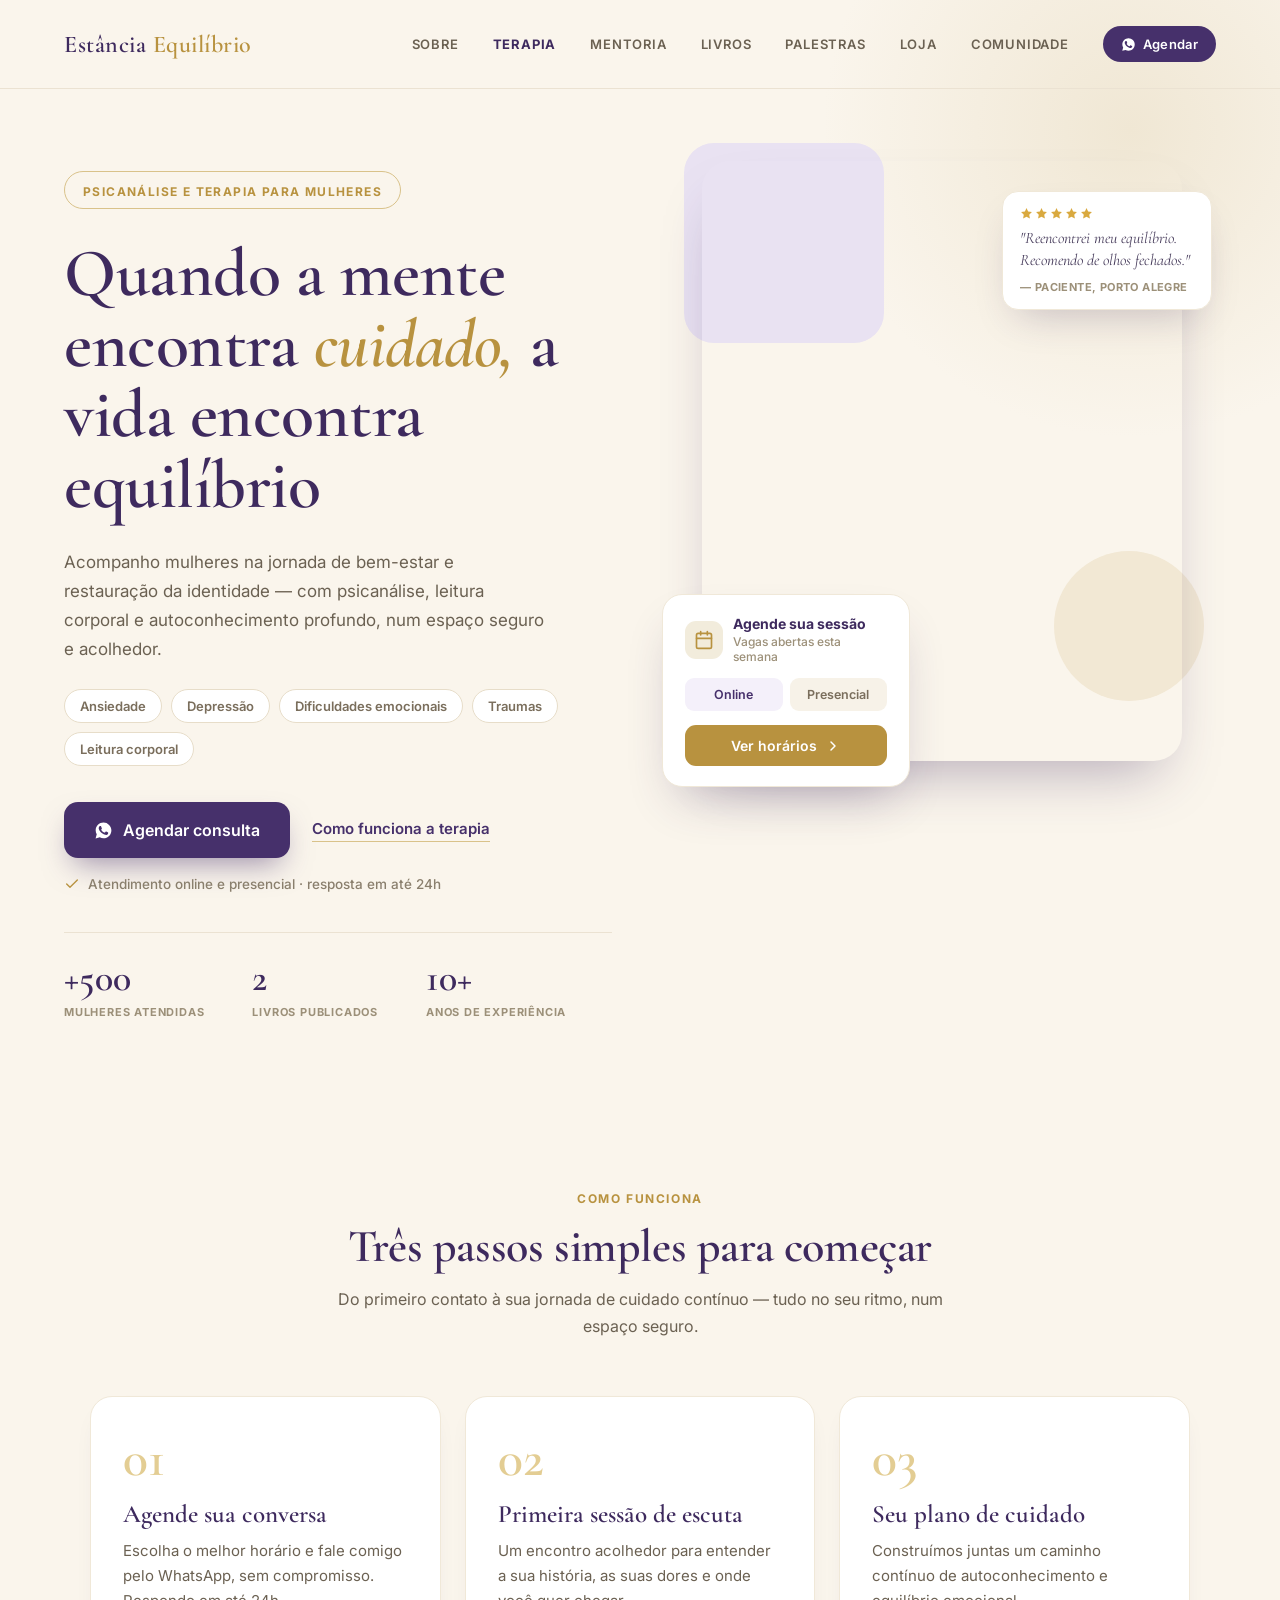
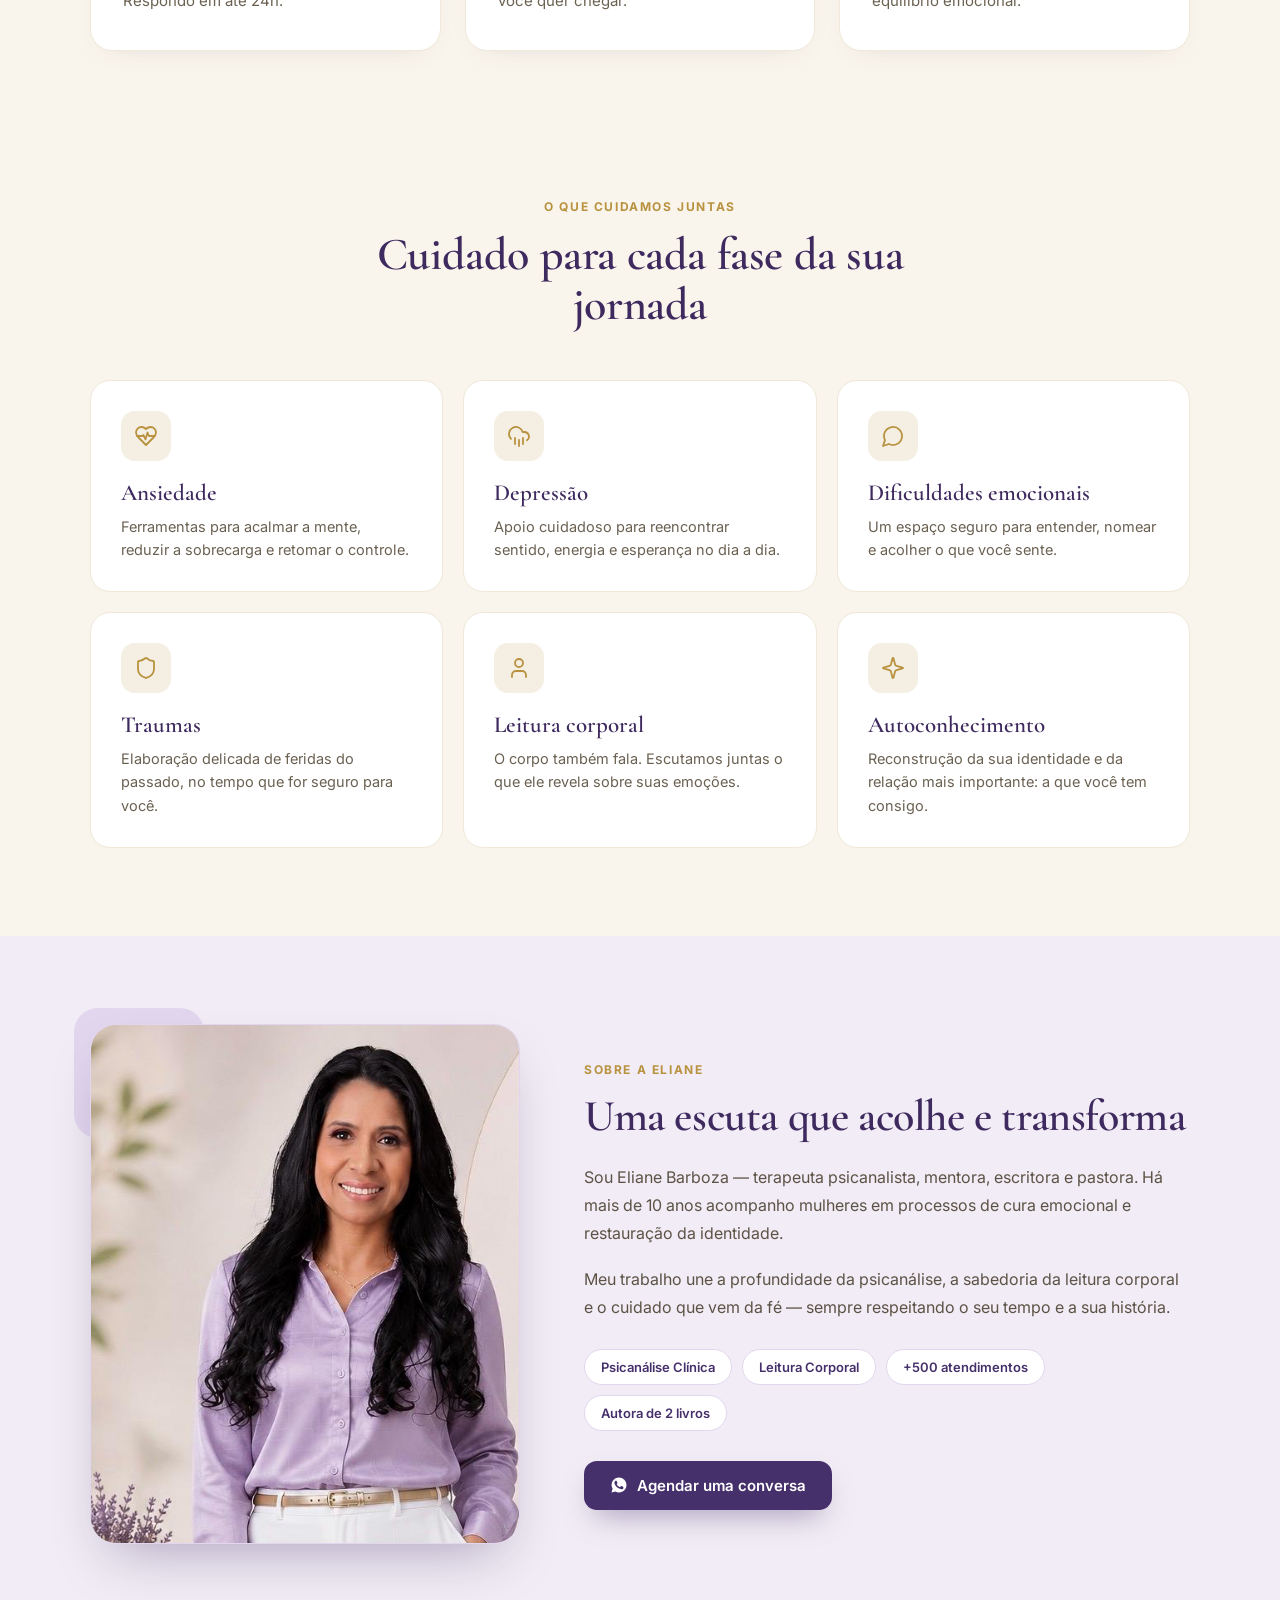
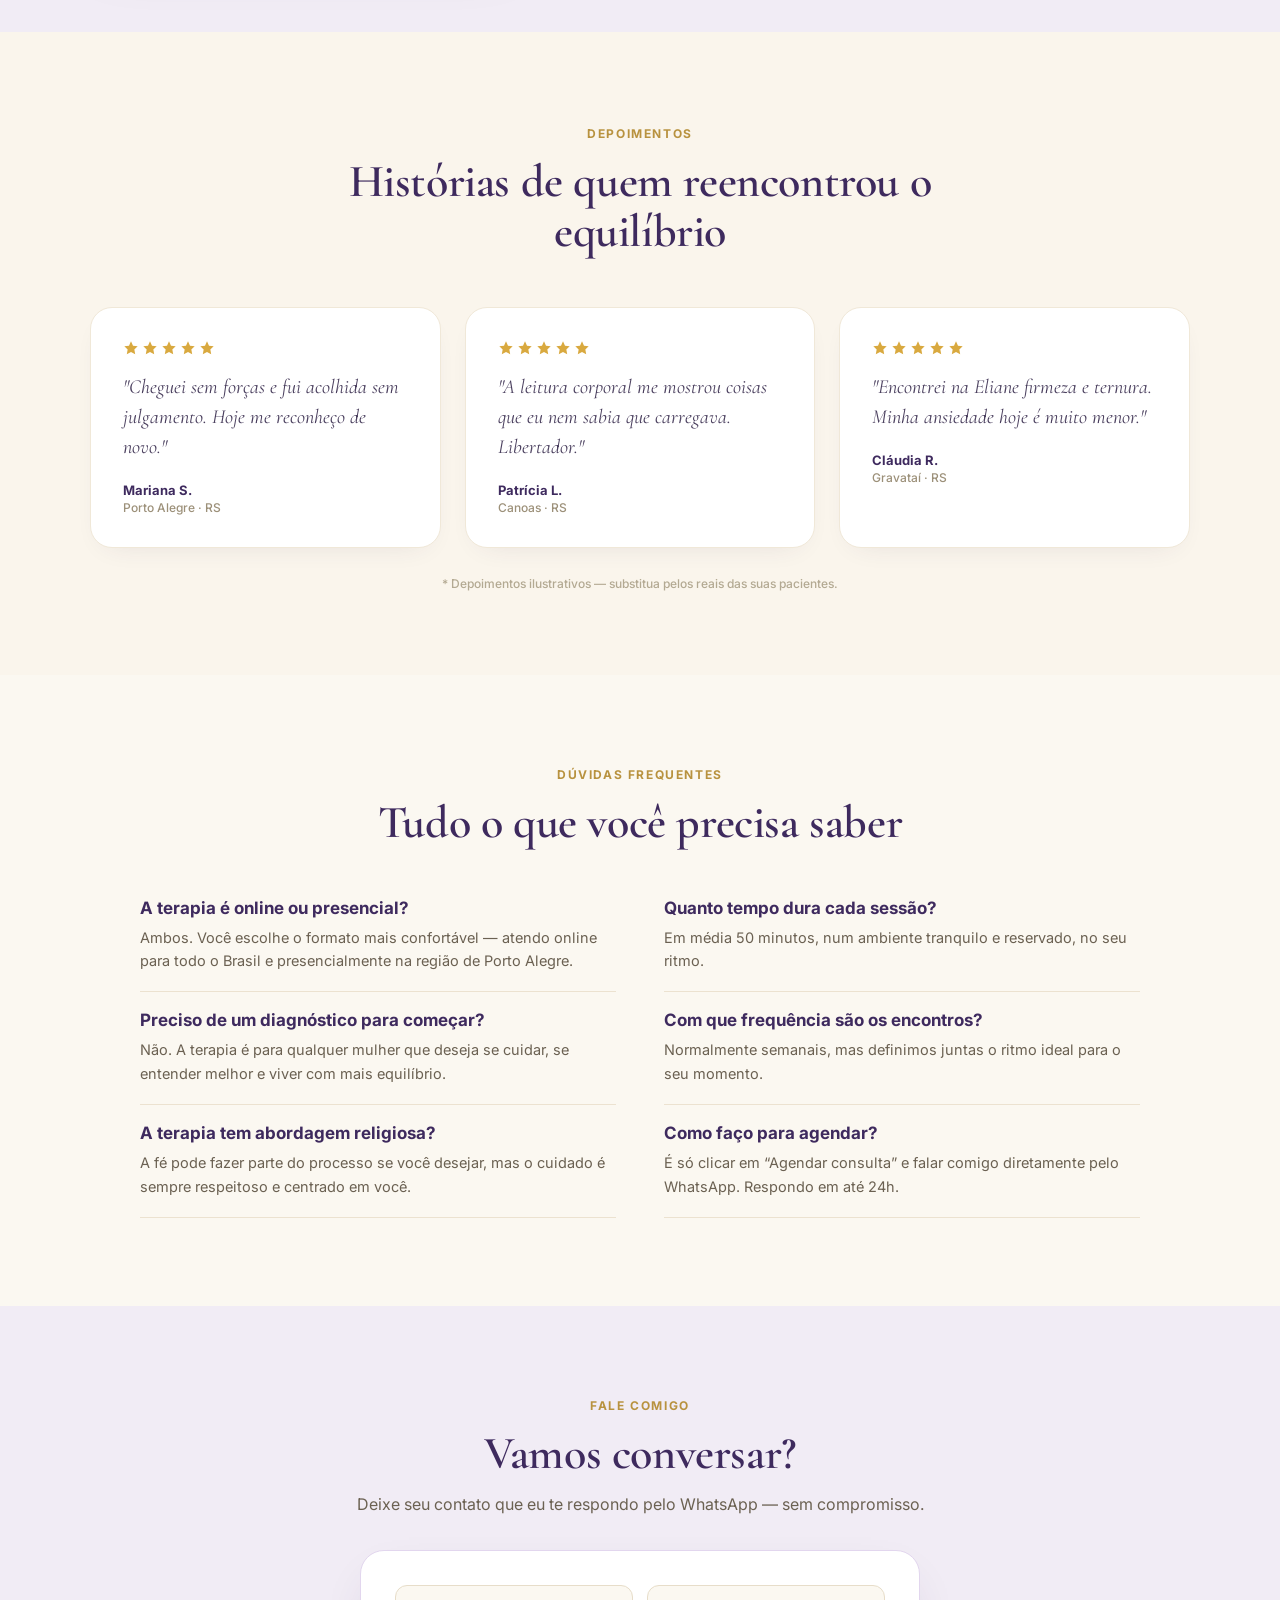
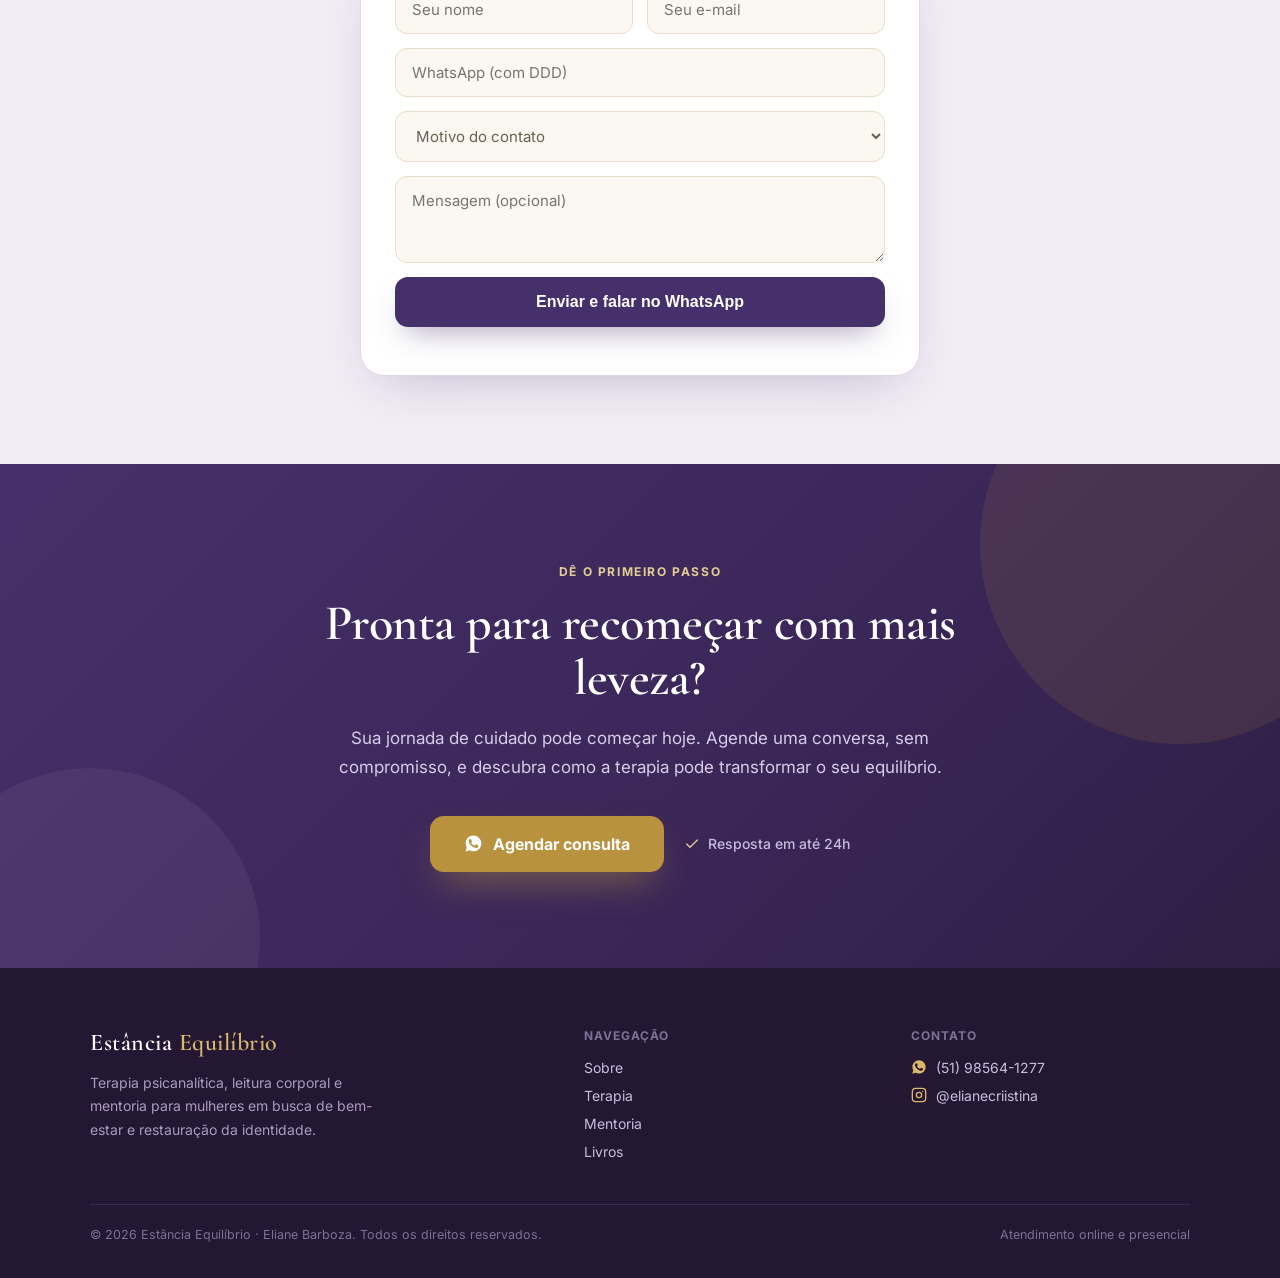
==== commit daf34ff4: "ui(eliane): reduz largura do card 'Agende sua sessao' (300->248px)" ====
--- a/index.html
+++ b/index.html
@@ -21,7 +21,7 @@
   [style*="align-items:flex-start;padding-top:8px"]{order:-1!important;margin-bottom:38px!important;}
   /* baloes visiveis SOBRE a foto, dentro da tela */
   [style*="bottom:-26px;left:-40px"]{left:10px!important;right:10px!important;width:auto!important;bottom:-14px!important;}
-  [style*="top:30px;right:-30px"]{right:8px!important;top:10px!important;width:150px!important;}
+  [style*="top:30px;right:-30px"]{display:none!important;} /* esconde depoimento flutuante no mobile (cobria o rosto) */
   [style*="gap:48px;border-top"]{gap:24px!important;flex-wrap:wrap;}
 }
 </style>
@@ -158,7 +158,7 @@
       <a href="/livros.html" style="font-size:13px;font-weight:600;letter-spacing:0.8px;color:#6B6152;text-decoration:none;">LIVROS</a>
       <a href="#contato" style="font-size:13px;font-weight:600;letter-spacing:0.8px;color:#6B6152;text-decoration:none;">PALESTRAS</a>
       <a href="/loja.html" style="font-size:13px;font-weight:600;letter-spacing:0.8px;color:#6B6152;text-decoration:none;">LOJA</a>
-      <a href="#contato" style="font-size:13px;font-weight:600;letter-spacing:0.8px;color:#6B6152;text-decoration:none;">COMUNIDADE</a>
+      <a href="/comunidade.html" style="font-size:13px;font-weight:600;letter-spacing:0.8px;color:#6B6152;text-decoration:none;">COMUNIDADE</a>
       <a href="https://wa.me/5551985641277?text=Ol%C3%A1!%20Gostaria%20de%20agendar%20uma%20conversa%20de%20terapia." style="display:flex;align-items:center;gap:7px;background:#46306B;color:#fff;font-size:13px;font-weight:600;letter-spacing:0.3px;padding:10px 18px;border-radius:999px;text-decoration:none;">
         <svg width="15" height="15" viewBox="0 0 24 24" fill="currentColor"><path d="M12.04 2C6.58 2 2.13 6.45 2.13 11.91c0 1.75.46 3.45 1.32 4.95L2 22l5.25-1.38a9.9 9.9 0 0 0 4.79 1.22h.01c5.46 0 9.91-4.45 9.91-9.91 0-2.65-1.03-5.14-2.9-7.01A9.82 9.82 0 0 0 12.04 2Zm5.8 14.18c-.25.7-1.44 1.33-1.99 1.38-.51.05-1.16.07-1.87-.12-.43-.13-.99-.31-1.7-.62-2.99-1.29-4.94-4.3-5.09-4.5-.15-.2-1.22-1.62-1.22-3.09 0-1.47.77-2.19 1.04-2.49.27-.3.59-.37.79-.37.2 0 .39.002.56.01.18.008.42-.07.66.5.25.59.84 2.04.91 2.19.07.15.12.32.02.52-.1.2-.15.32-.3.5-.15.18-.31.39-.44.52-.15.15-.3.31-.13.6.17.3.76 1.25 1.63 2.02 1.12.99 2.06 1.3 2.36 1.45.3.15.47.12.64-.07.17-.2.74-.86.94-1.16.2-.3.4-.25.66-.15.27.1 1.71.81 2 .96.3.15.5.22.57.34.07.12.07.7-.18 1.4Z"></path></svg>
         Agendar
@@ -232,7 +232,7 @@
         <video src="assets/hero-video.mp4" autoplay="" loop="" muted="" playsinline="" style="position:relative;z-index:1;width:480px;height:600px;border-radius:28px;object-fit:cover;box-shadow:0 30px 60px -24px rgba(62,42,94,0.4);display:block;"></video>
 
         <!-- floating booking card -->
-        <div style="position:absolute;z-index:2;bottom:-26px;left:-40px;width:300px;background:#fff;border-radius:20px;padding:20px 22px;box-shadow:0 24px 50px -18px rgba(62,42,94,0.32);border:1px solid #F0E8D8;animation:eqFloat 5.5s ease-in-out infinite;">
+        <div style="position:absolute;z-index:2;bottom:-26px;left:-40px;width:248px;background:#fff;border-radius:20px;padding:20px 22px;box-shadow:0 24px 50px -18px rgba(62,42,94,0.32);border:1px solid #F0E8D8;animation:eqFloat 5.5s ease-in-out infinite;">
           <div style="display:flex;align-items:center;gap:10px;margin-bottom:14px;">
             <div style="width:38px;height:38px;border-radius:11px;background:#F2ECDC;display:flex;align-items:center;justify-content:center;color:#B8923F;">
               <svg width="20" height="20" viewBox="0 0 24 24" fill="none" stroke="currentColor" stroke-width="2" stroke-linecap="round" stroke-linejoin="round"><path d="M8 2v4"></path><path d="M16 2v4"></path><rect width="18" height="18" x="3" y="4" rx="2"></rect><path d="M3 10h18"></path></svg>
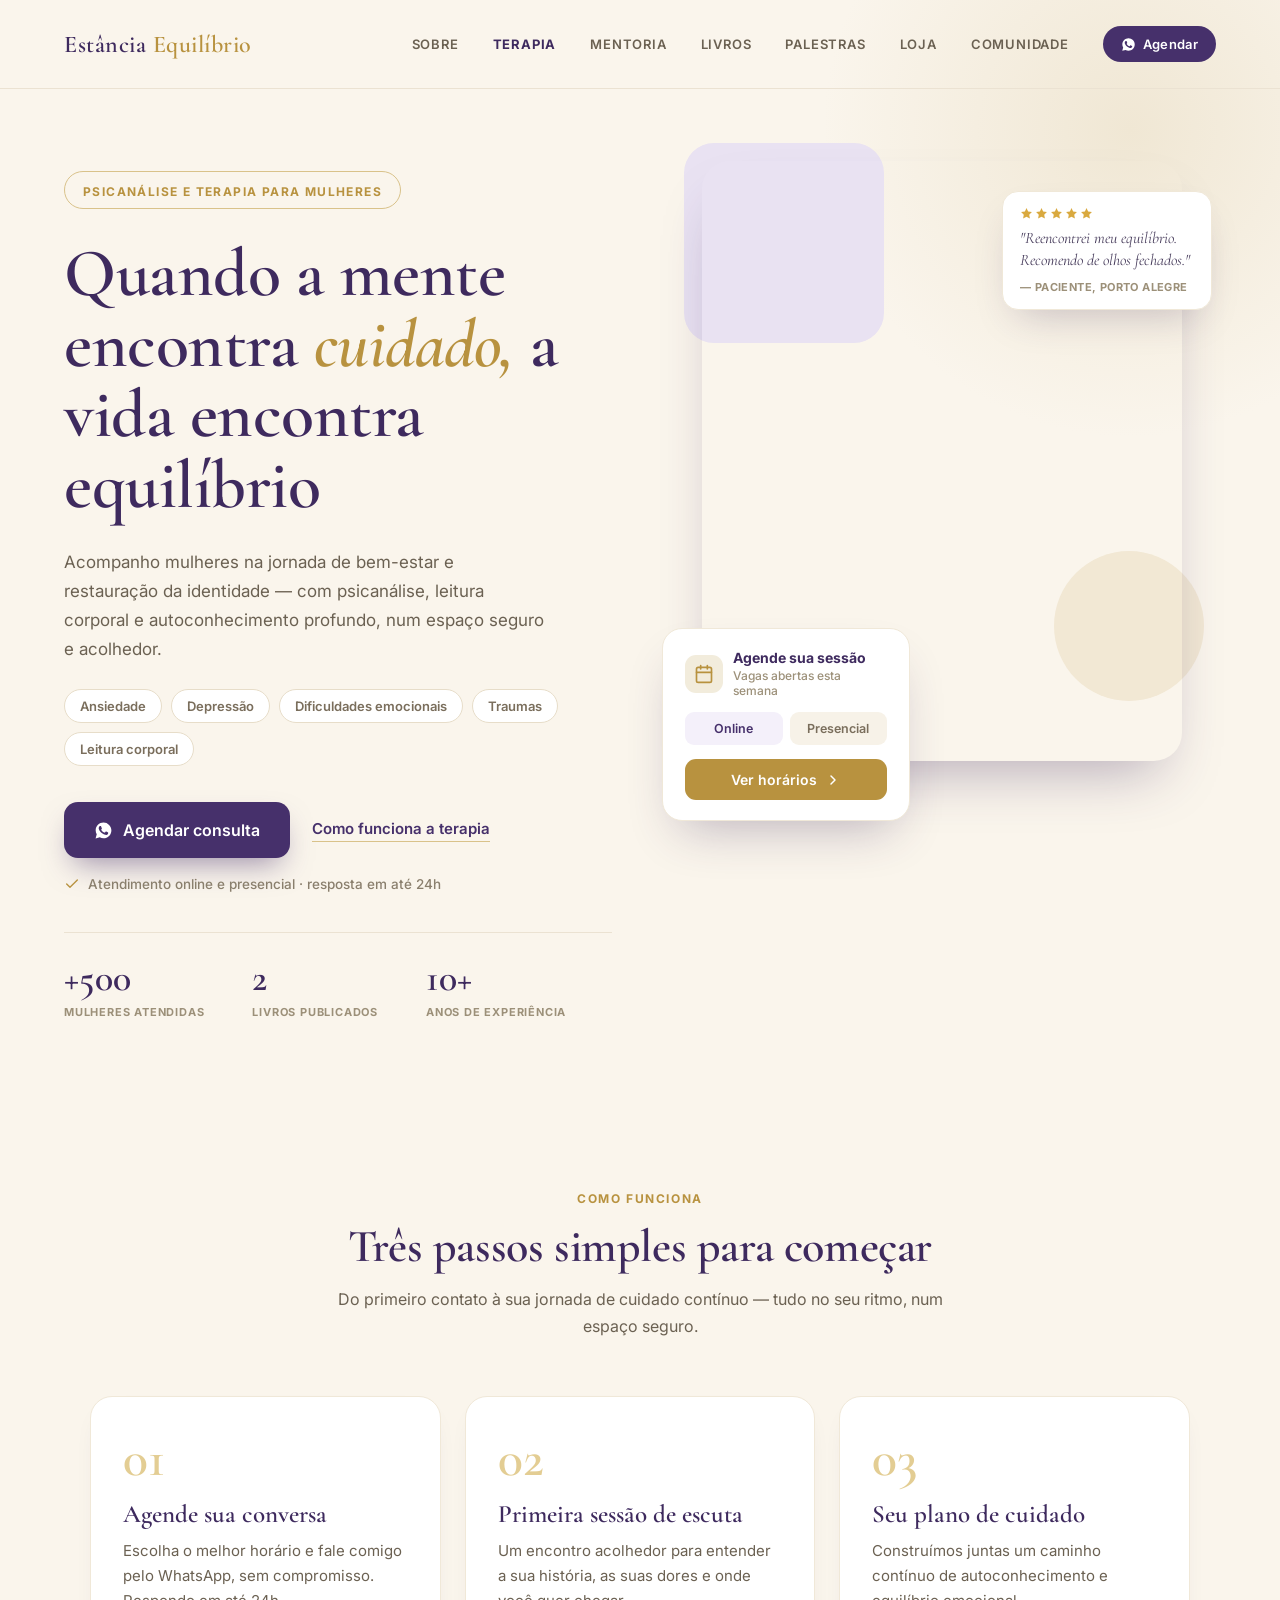
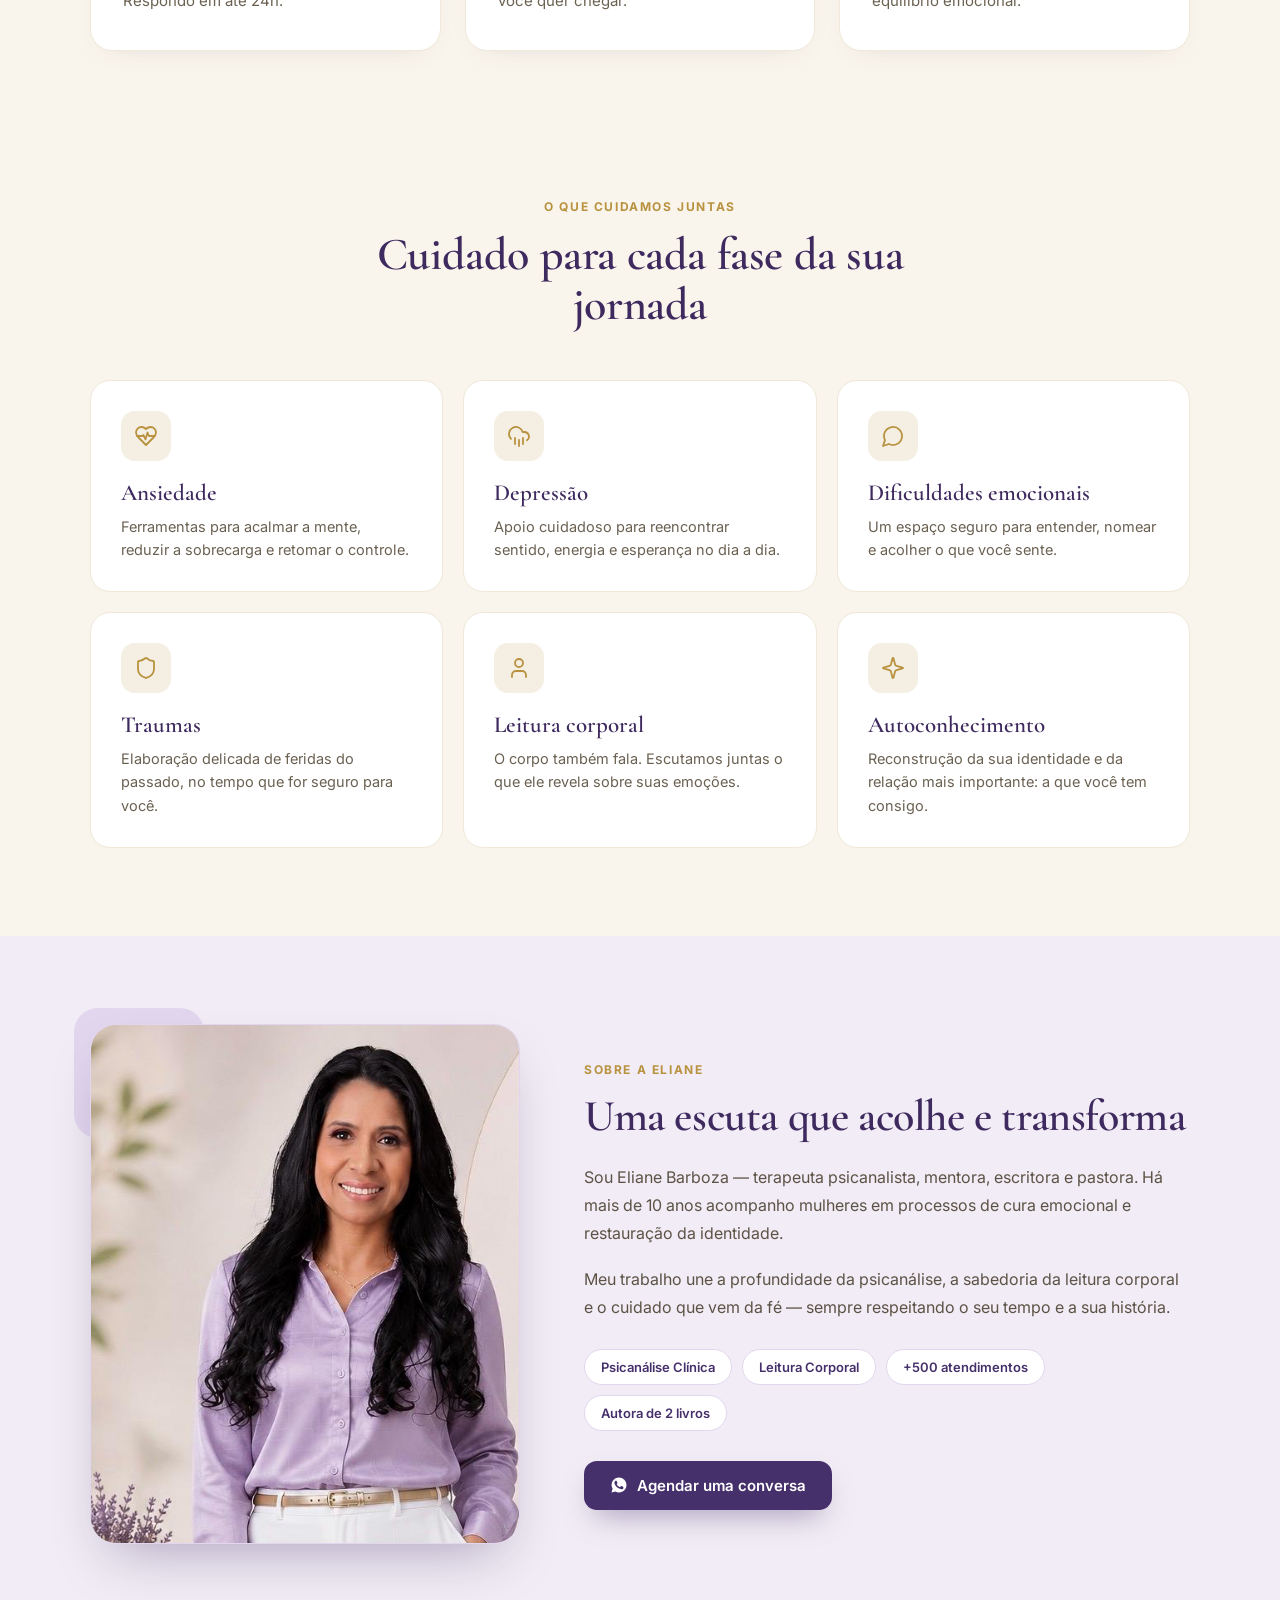
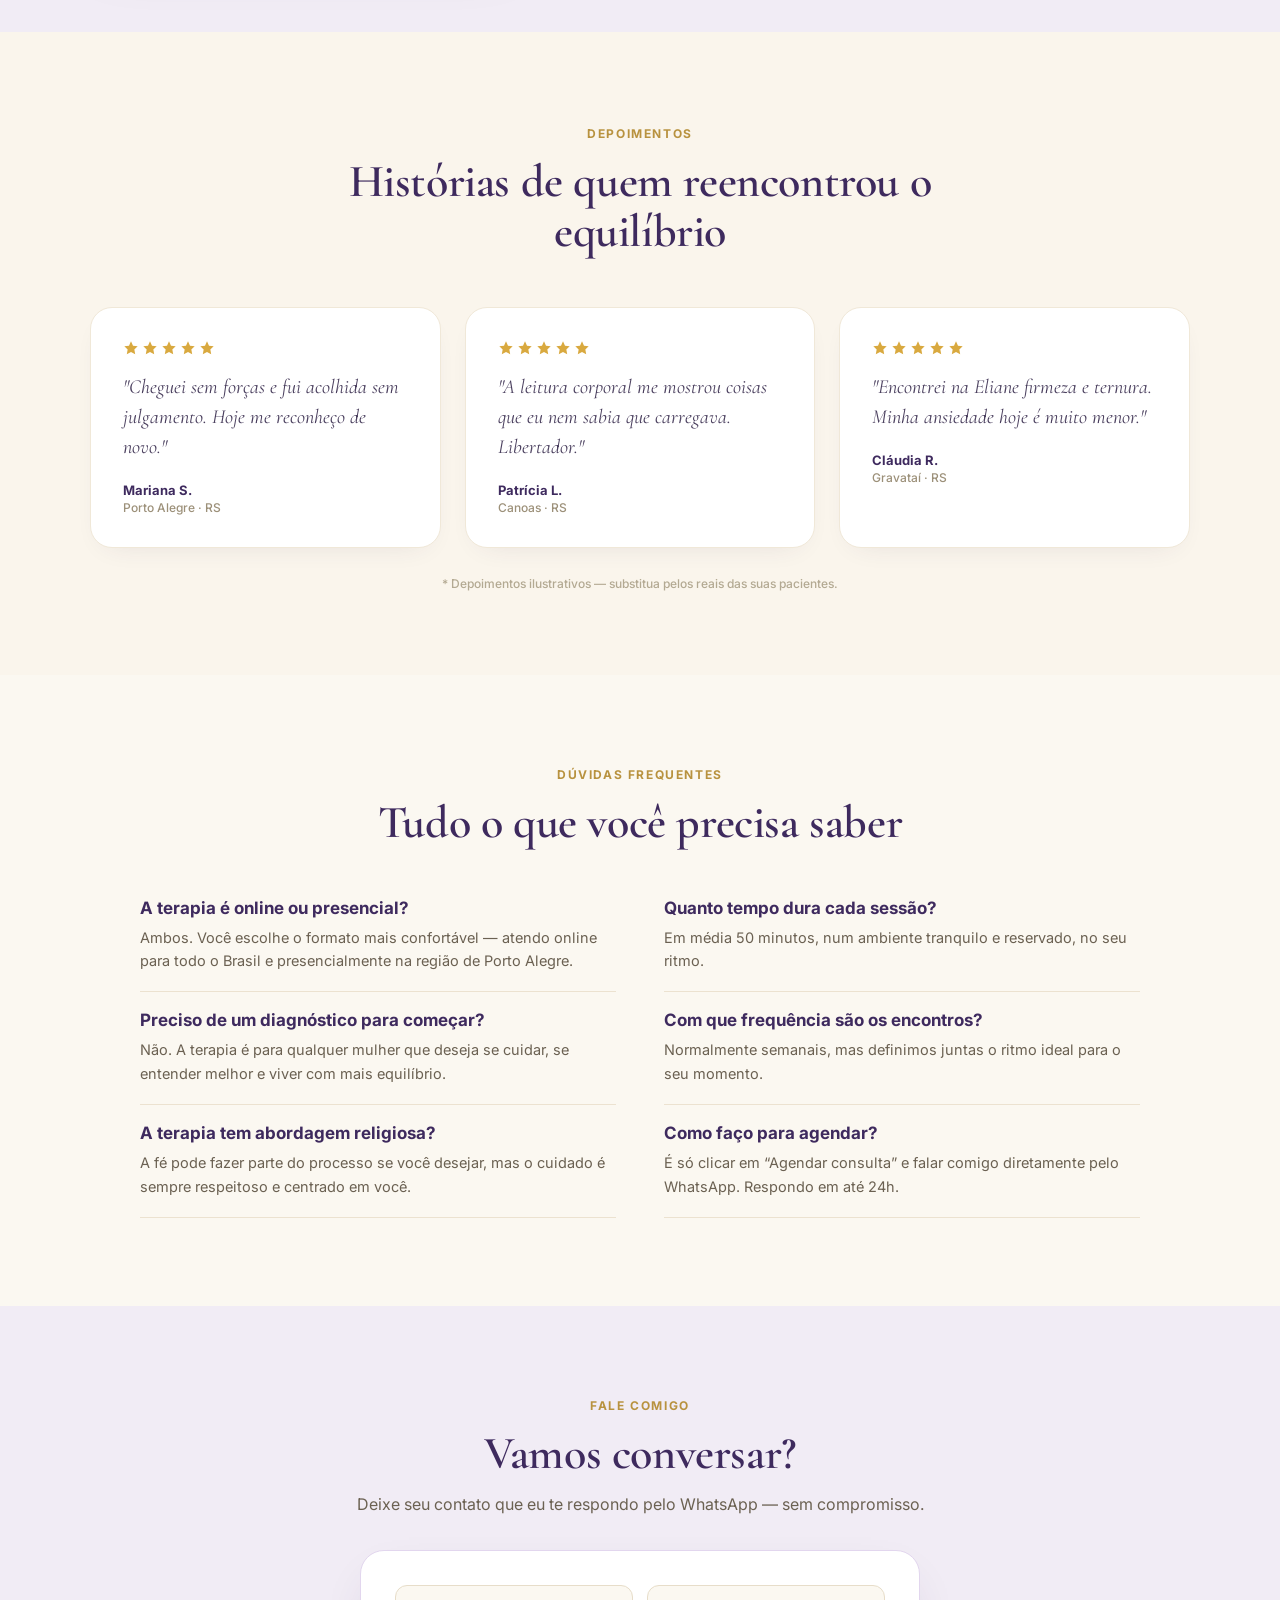
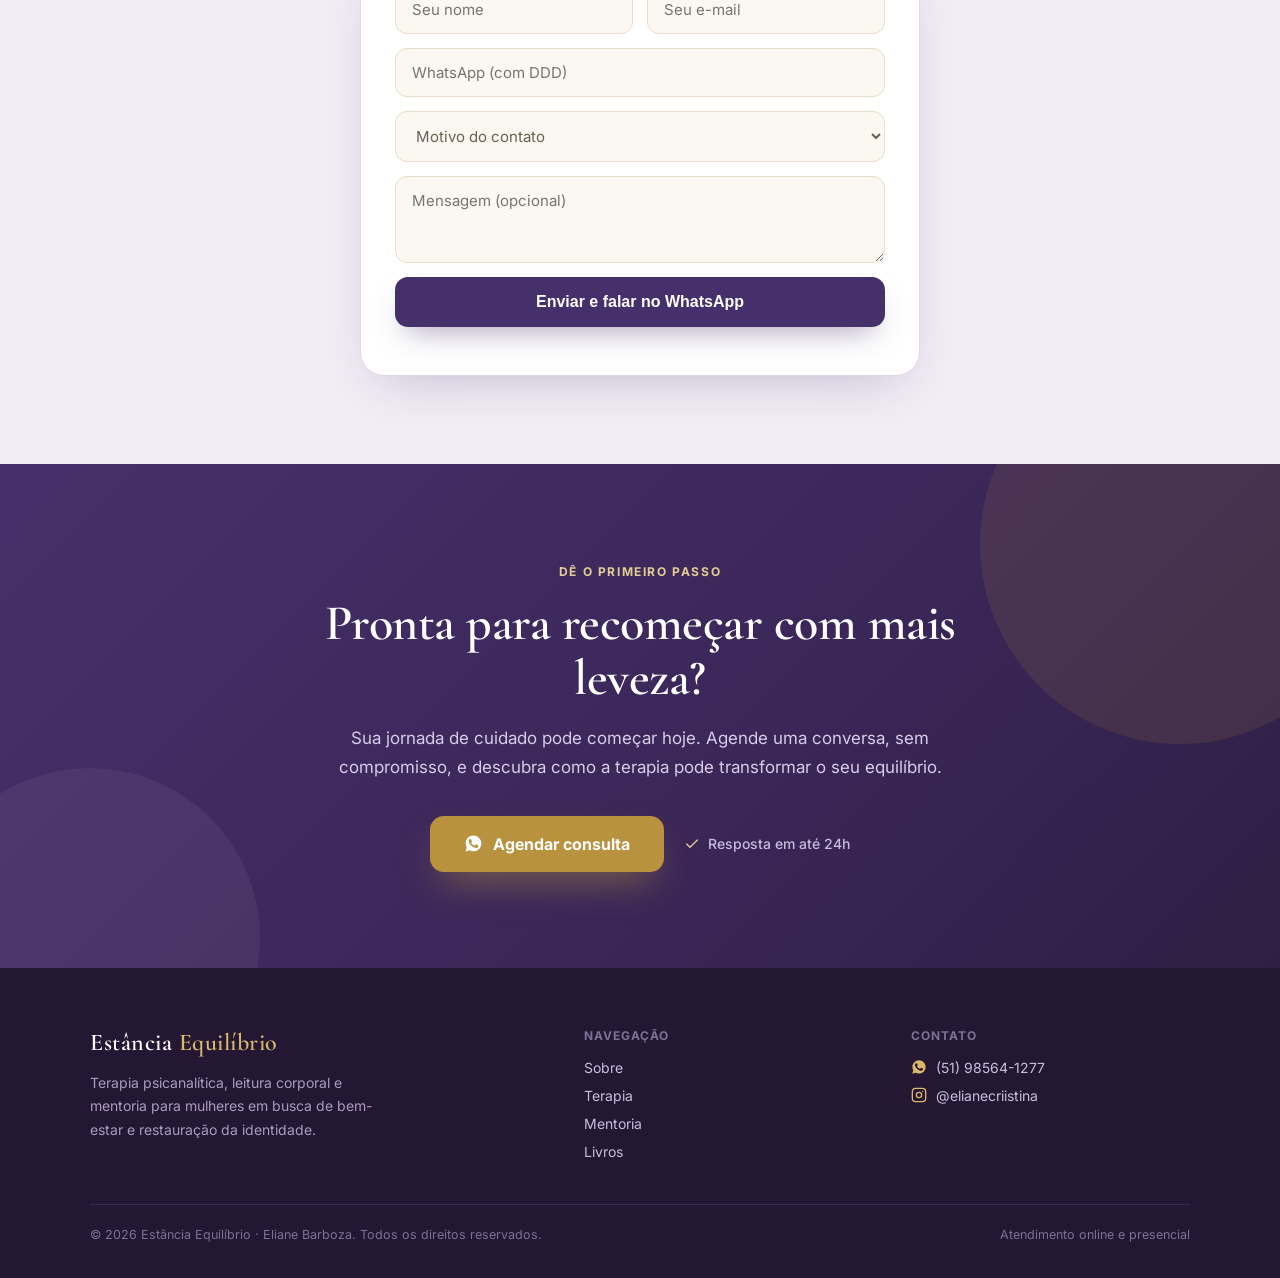
==== commit a02d1025: "ui(eliane): desce card 'Agende sua sessao' (tapa menos a foto)" ====
--- a/index.html
+++ b/index.html
@@ -20,7 +20,7 @@
   /* hero no celular: foto/video primeiro */
   [style*="align-items:flex-start;padding-top:8px"]{order:-1!important;margin-bottom:38px!important;}
   /* baloes visiveis SOBRE a foto, dentro da tela */
-  [style*="bottom:-26px;left:-40px"]{left:10px!important;right:10px!important;width:auto!important;bottom:-14px!important;}
+  [style*="left:-40px"]{left:10px!important;right:10px!important;width:auto!important;bottom:-14px!important;}
   [style*="top:30px;right:-30px"]{display:none!important;} /* esconde depoimento flutuante no mobile (cobria o rosto) */
   [style*="gap:48px;border-top"]{gap:24px!important;flex-wrap:wrap;}
 }
@@ -232,7 +232,7 @@
         <video src="assets/hero-video.mp4" autoplay="" loop="" muted="" playsinline="" style="position:relative;z-index:1;width:480px;height:600px;border-radius:28px;object-fit:cover;box-shadow:0 30px 60px -24px rgba(62,42,94,0.4);display:block;"></video>
 
         <!-- floating booking card -->
-        <div style="position:absolute;z-index:2;bottom:-26px;left:-40px;width:248px;background:#fff;border-radius:20px;padding:20px 22px;box-shadow:0 24px 50px -18px rgba(62,42,94,0.32);border:1px solid #F0E8D8;animation:eqFloat 5.5s ease-in-out infinite;">
+        <div style="position:absolute;z-index:2;bottom:-60px;left:-40px;width:248px;background:#fff;border-radius:20px;padding:20px 22px;box-shadow:0 24px 50px -18px rgba(62,42,94,0.32);border:1px solid #F0E8D8;animation:eqFloat 5.5s ease-in-out infinite;">
           <div style="display:flex;align-items:center;gap:10px;margin-bottom:14px;">
             <div style="width:38px;height:38px;border-radius:11px;background:#F2ECDC;display:flex;align-items:center;justify-content:center;color:#B8923F;">
               <svg width="20" height="20" viewBox="0 0 24 24" fill="none" stroke="currentColor" stroke-width="2" stroke-linecap="round" stroke-linejoin="round"><path d="M8 2v4"></path><path d="M16 2v4"></path><rect width="18" height="18" x="3" y="4" rx="2"></rect><path d="M3 10h18"></path></svg>
